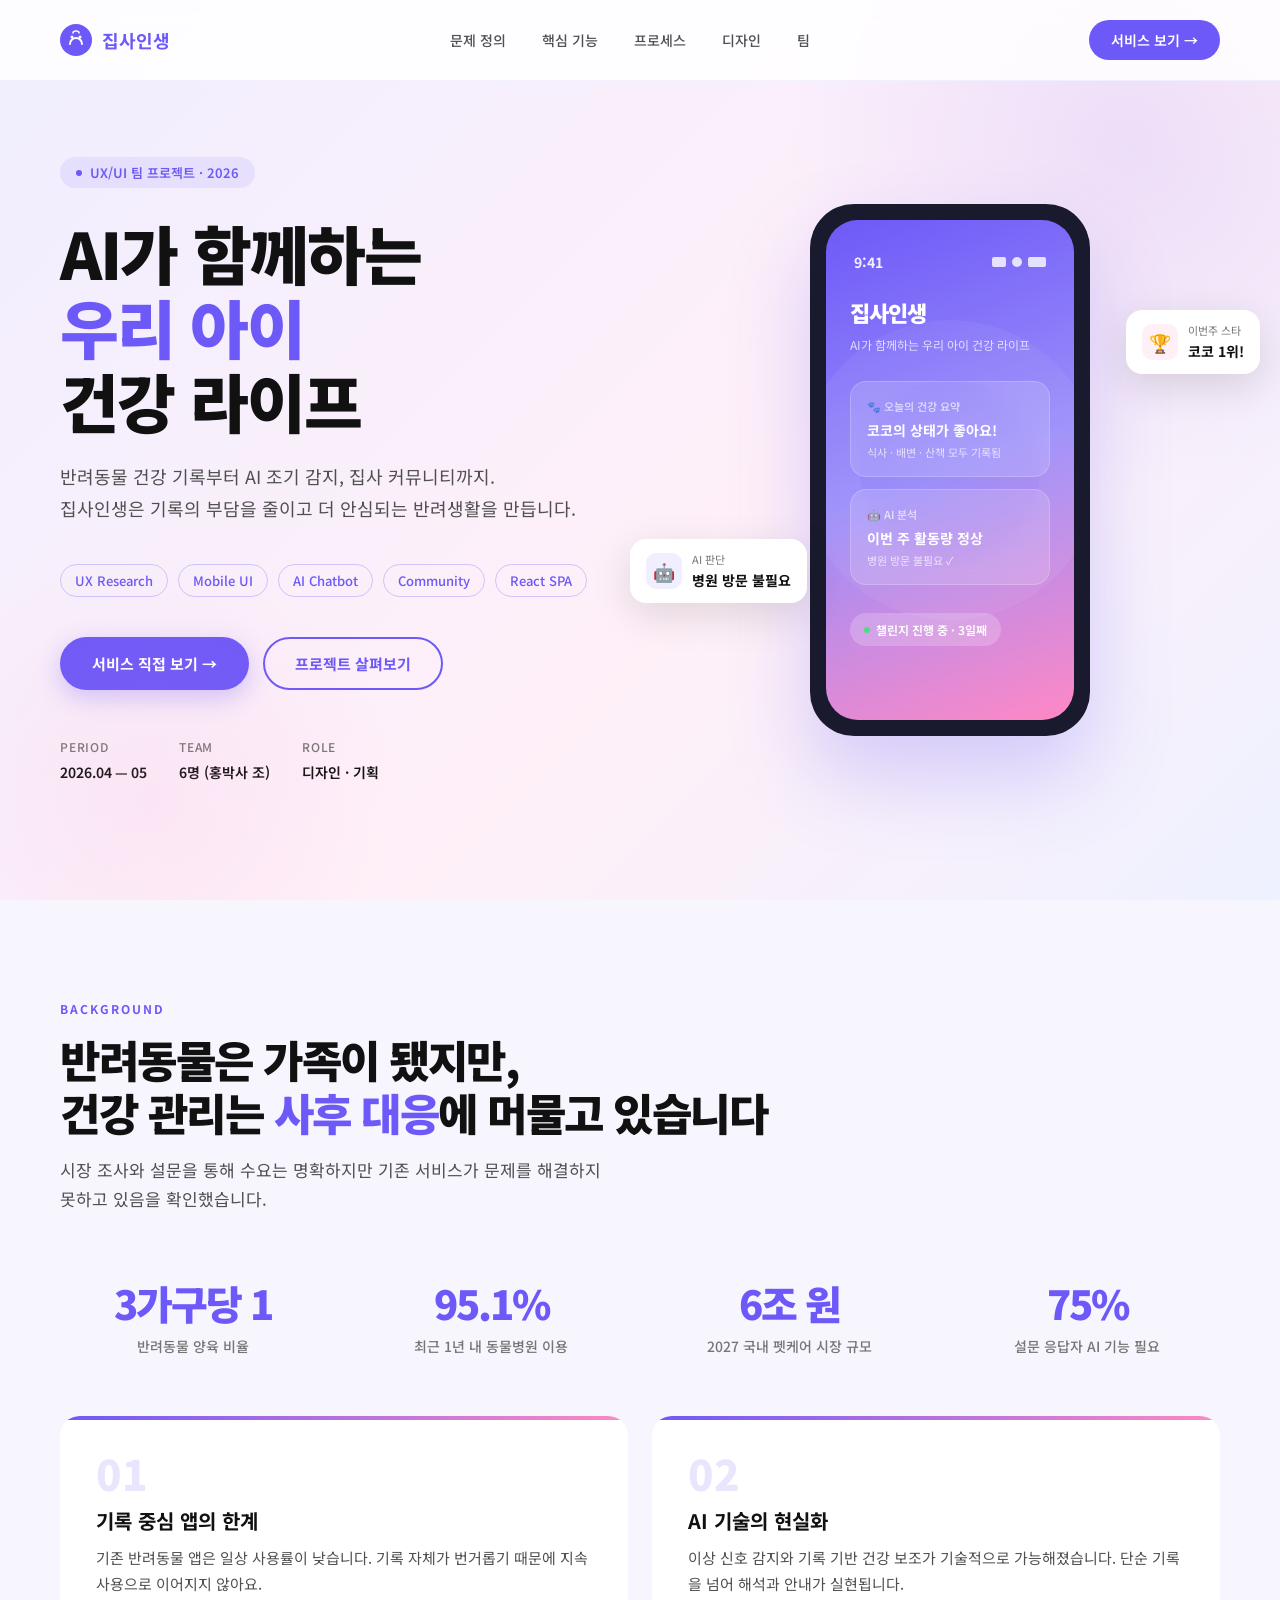
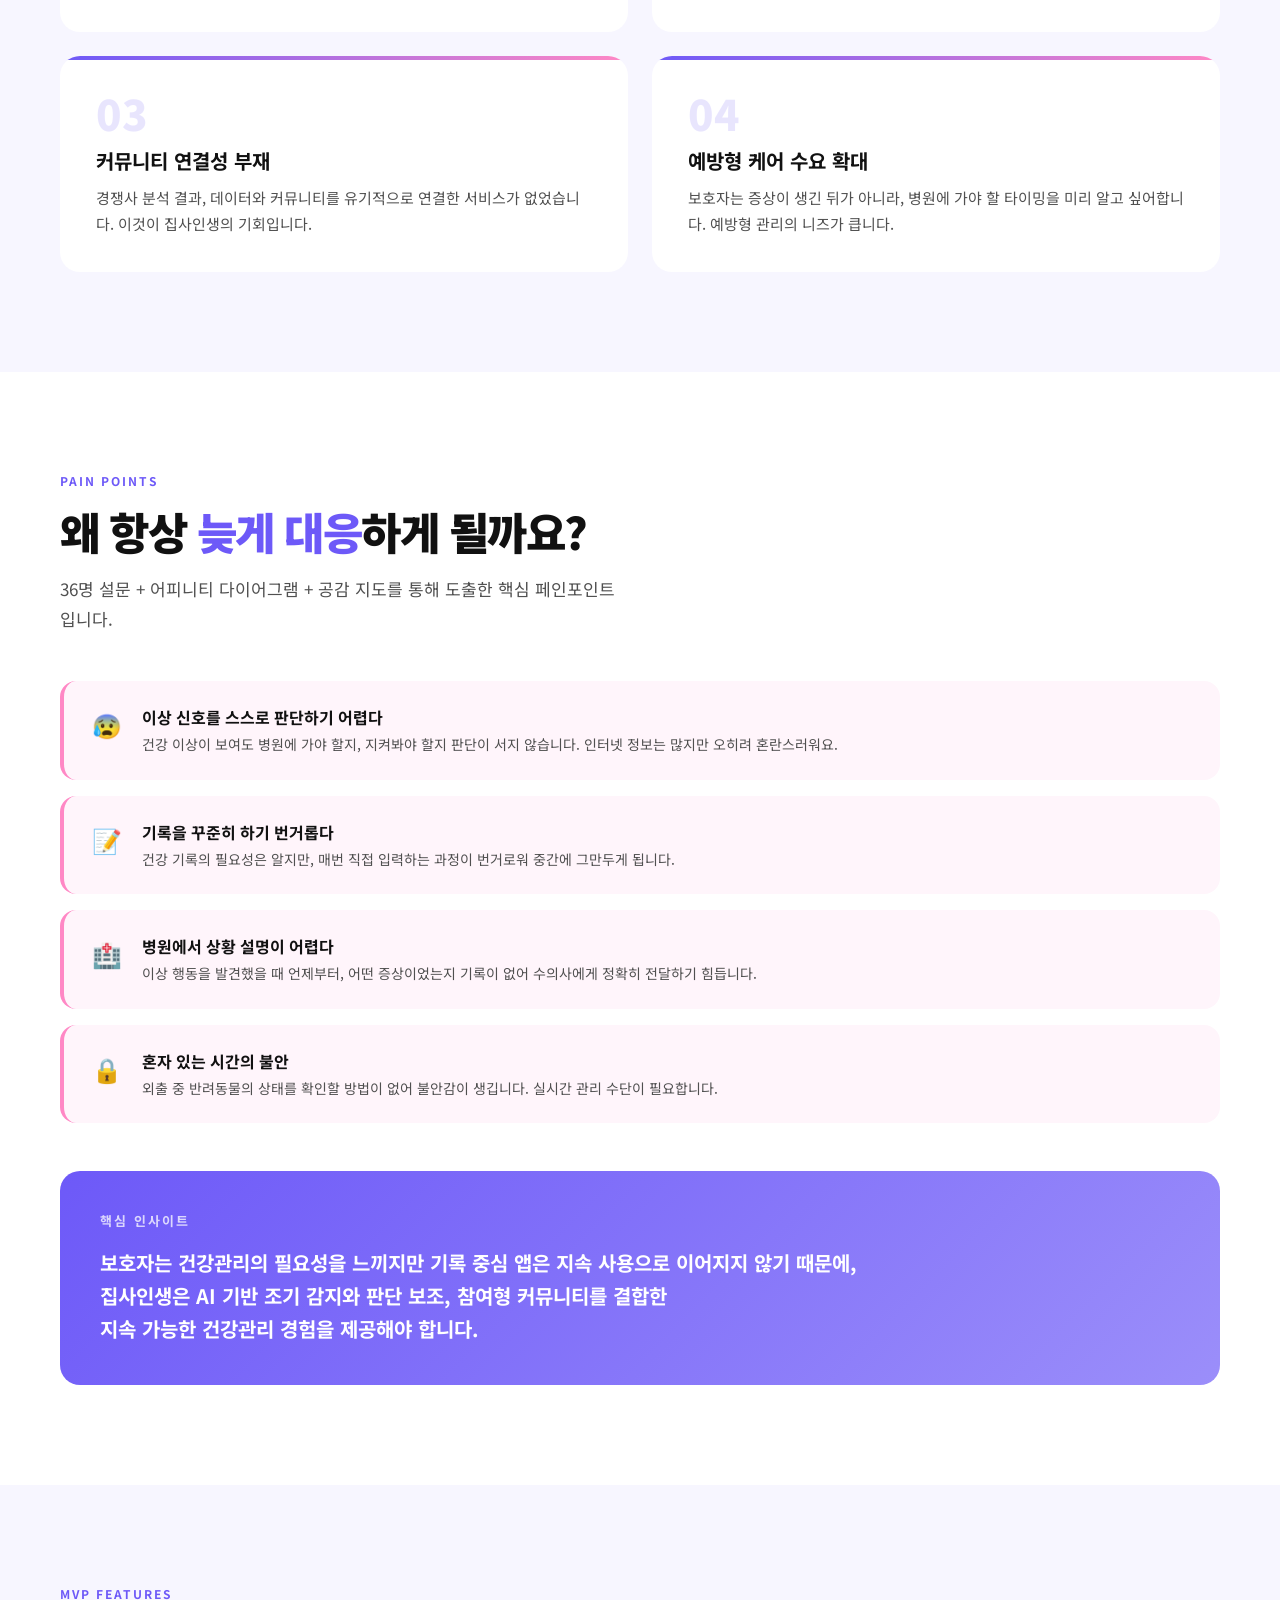
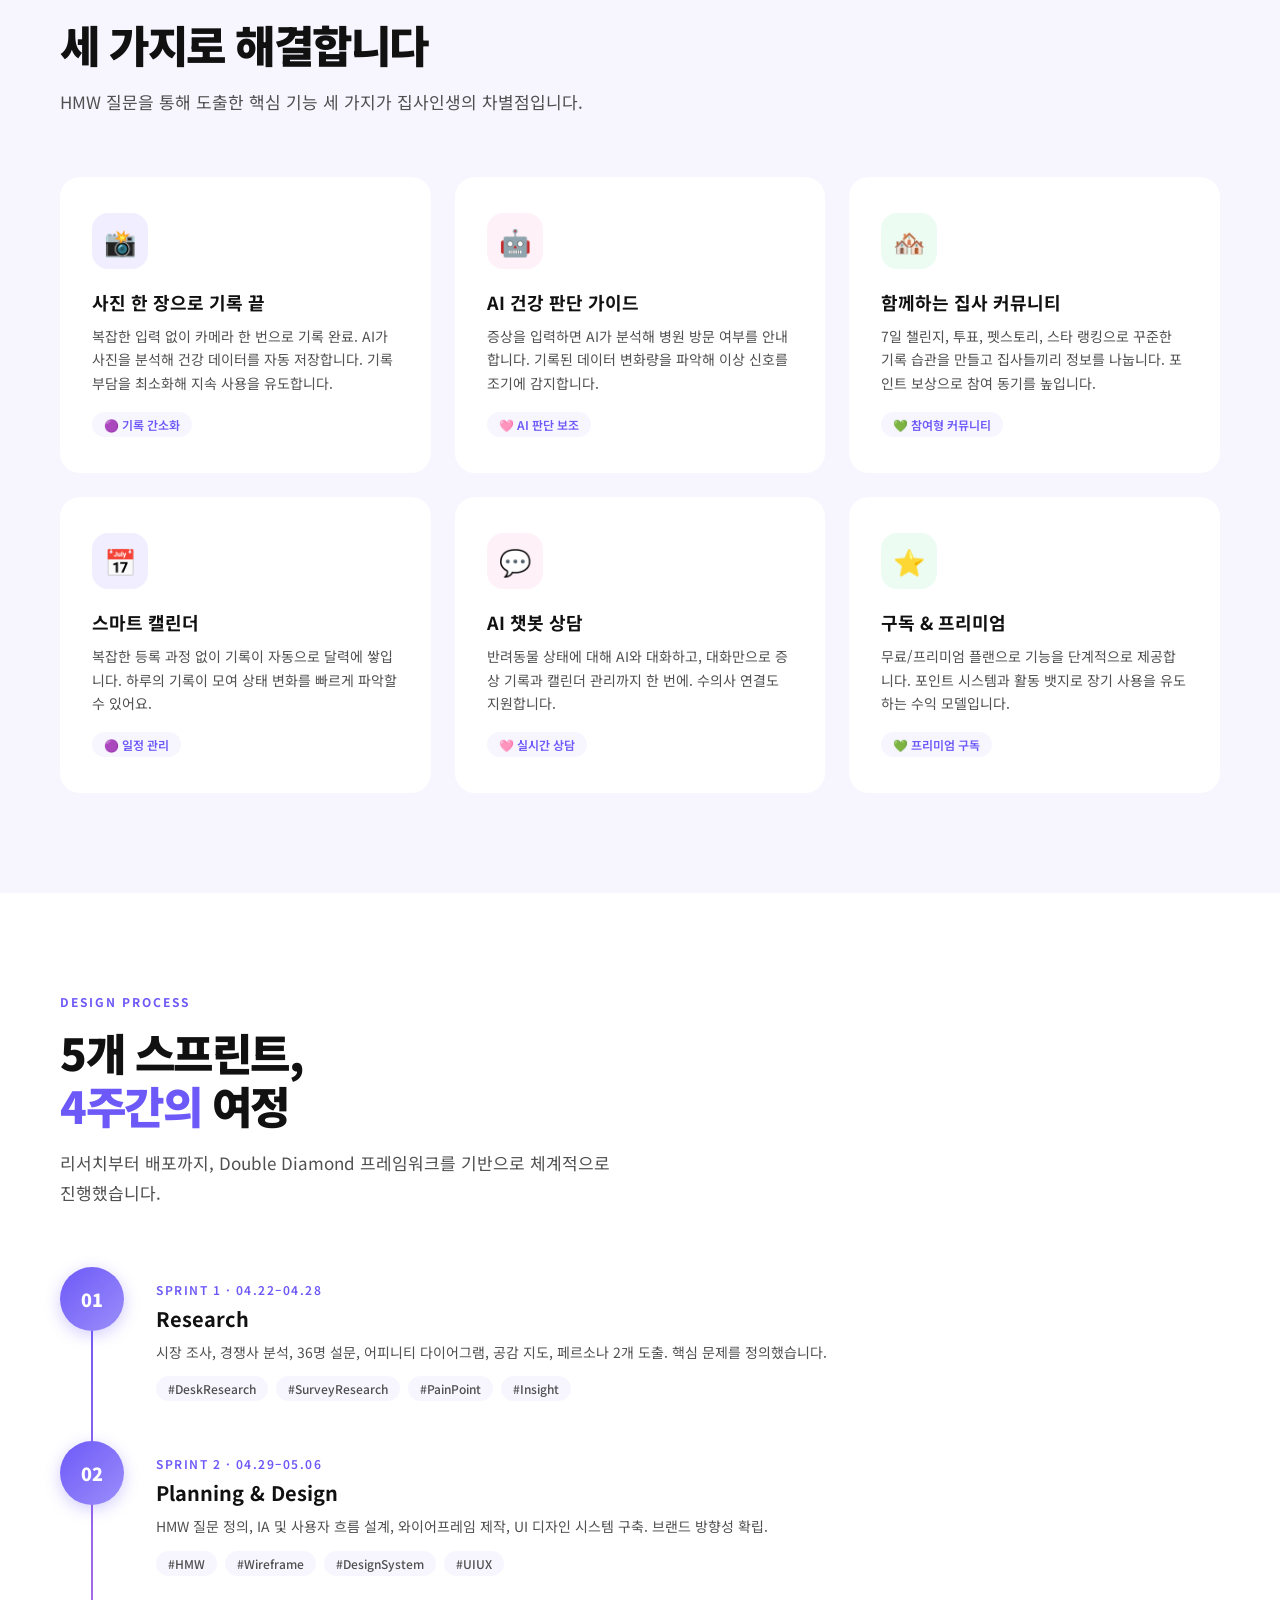
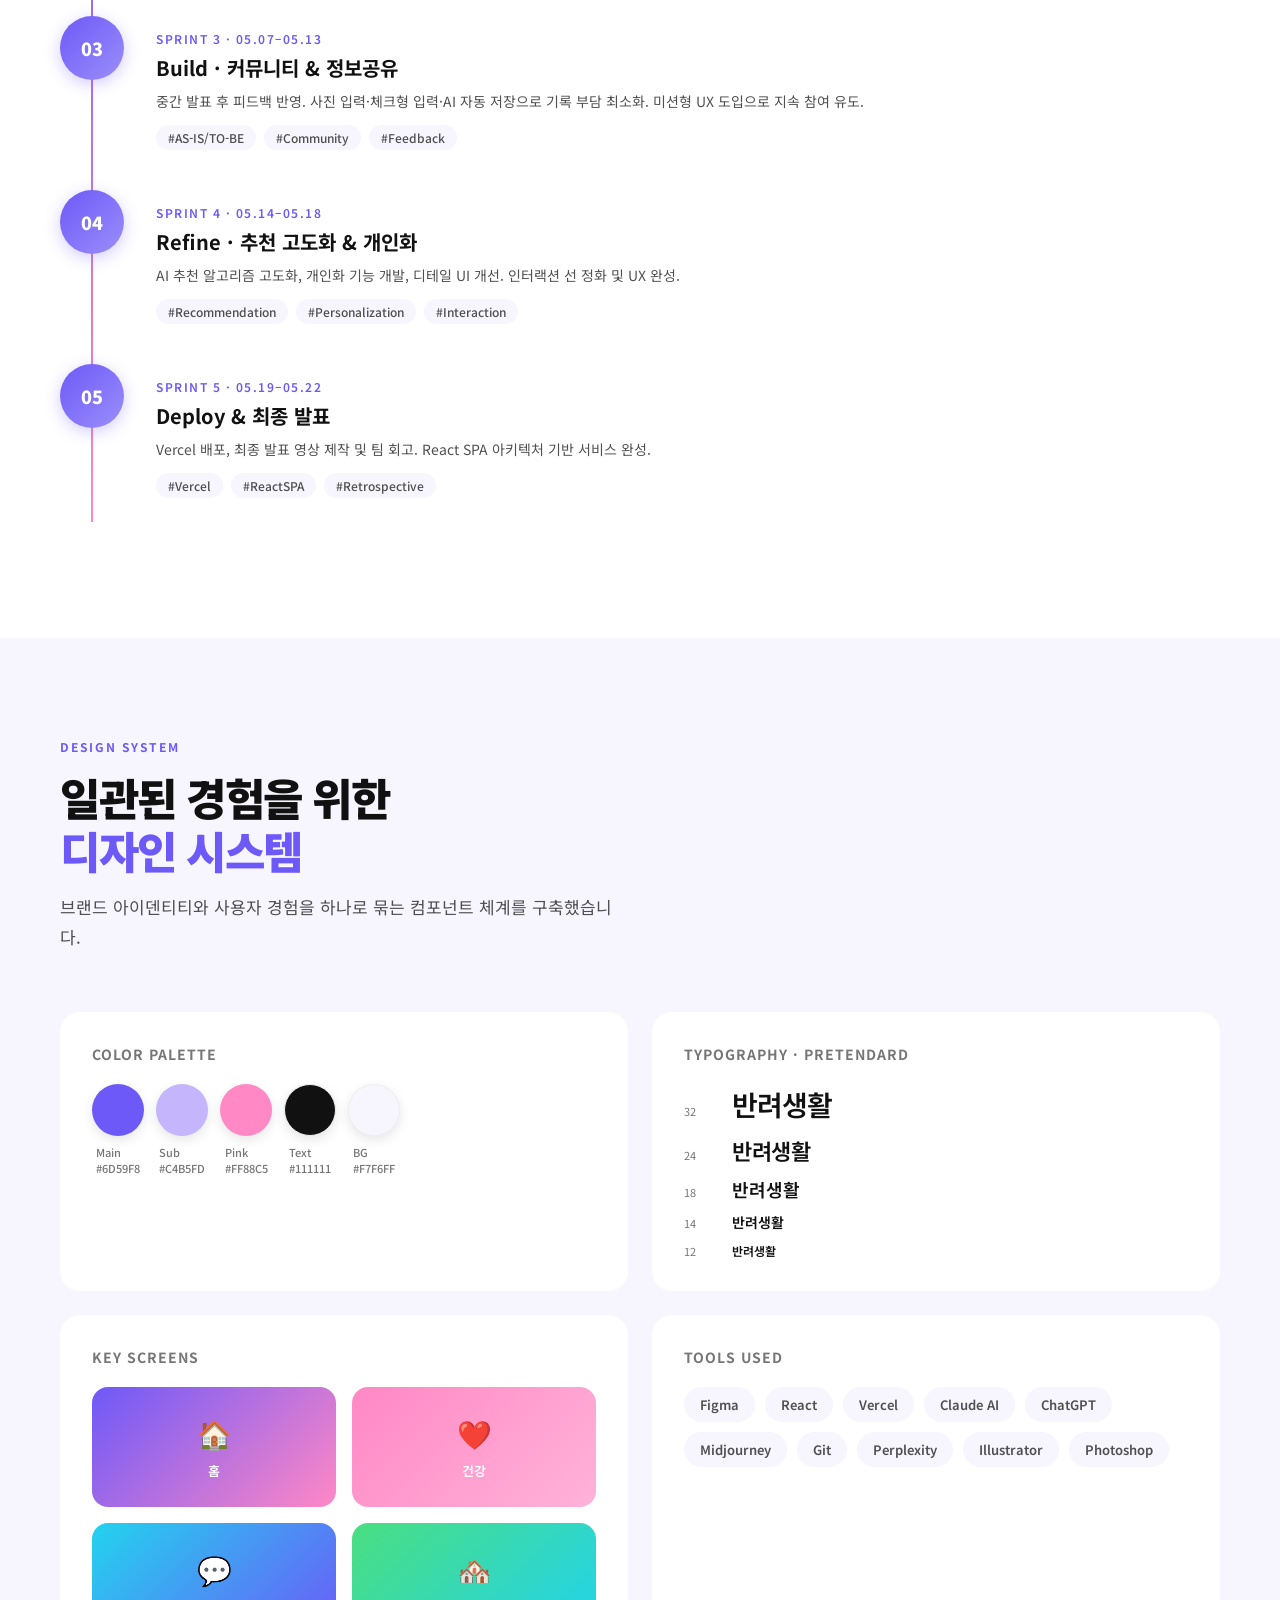
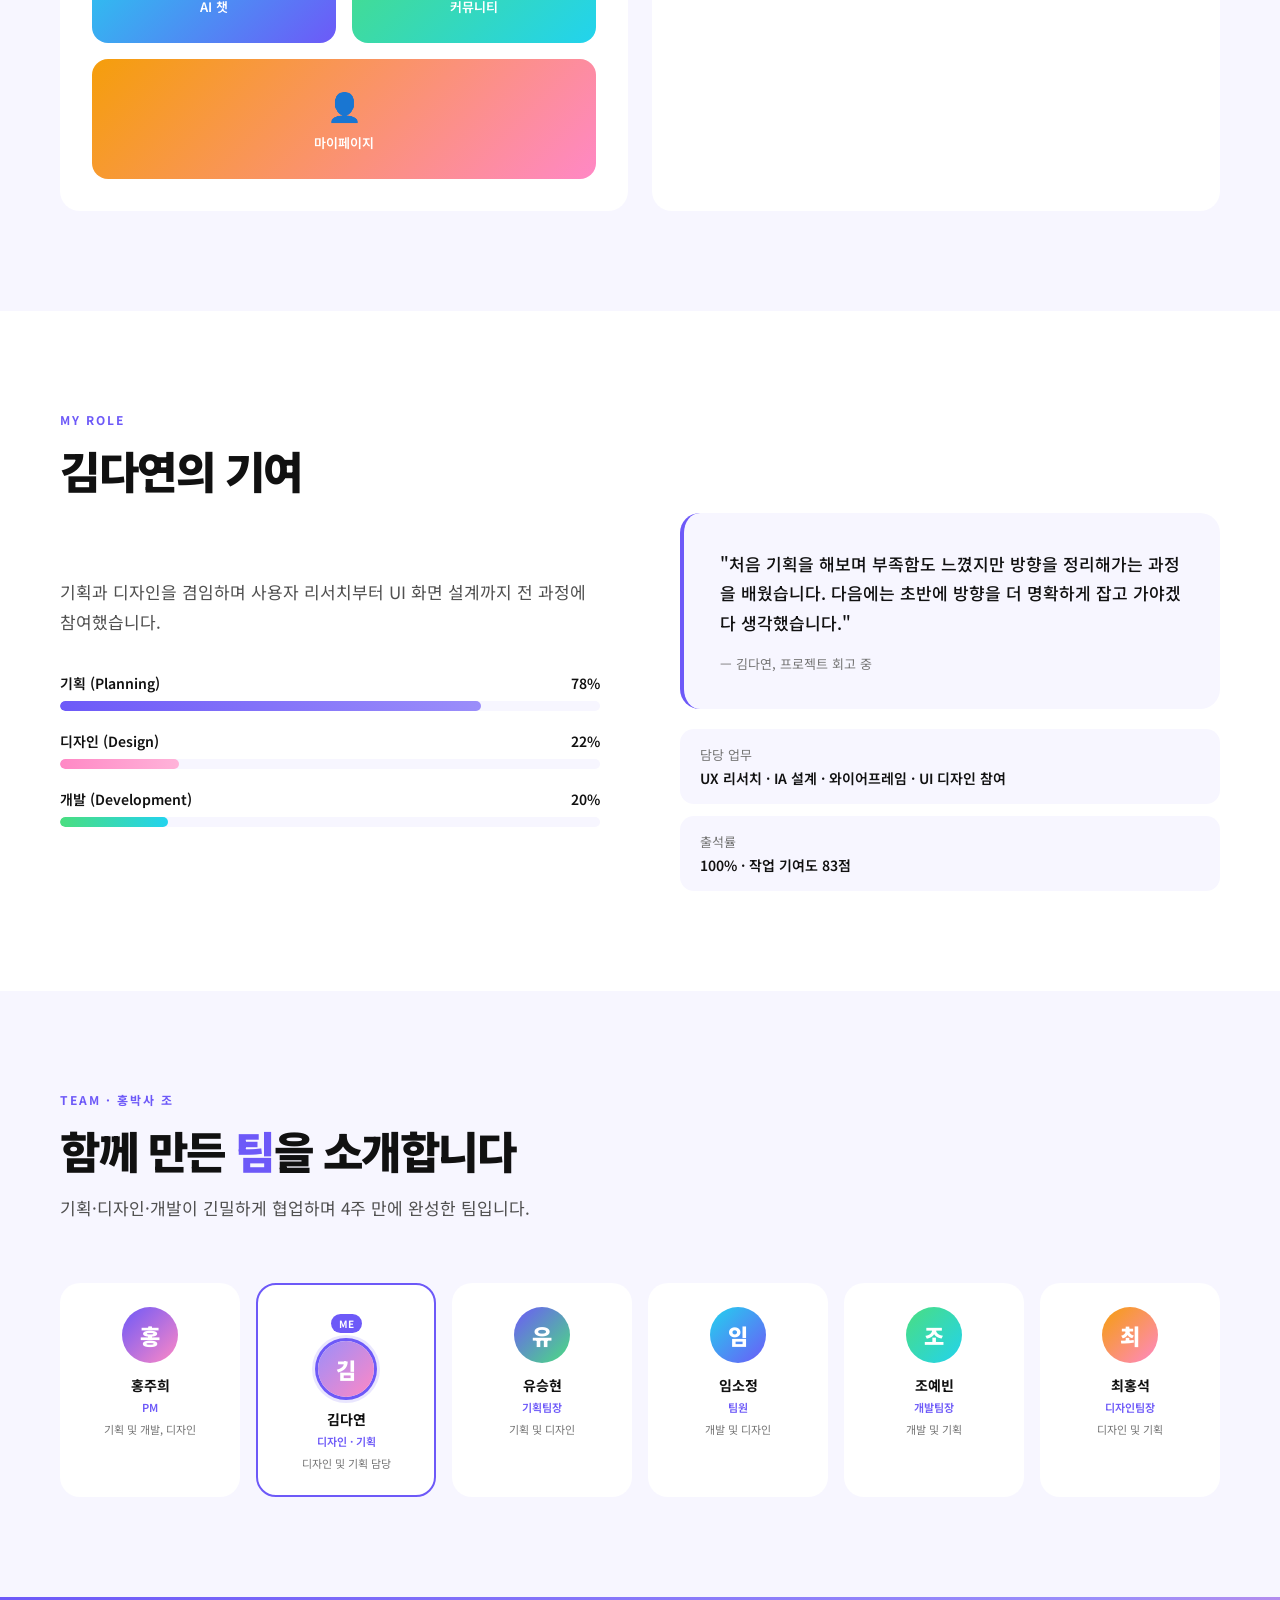
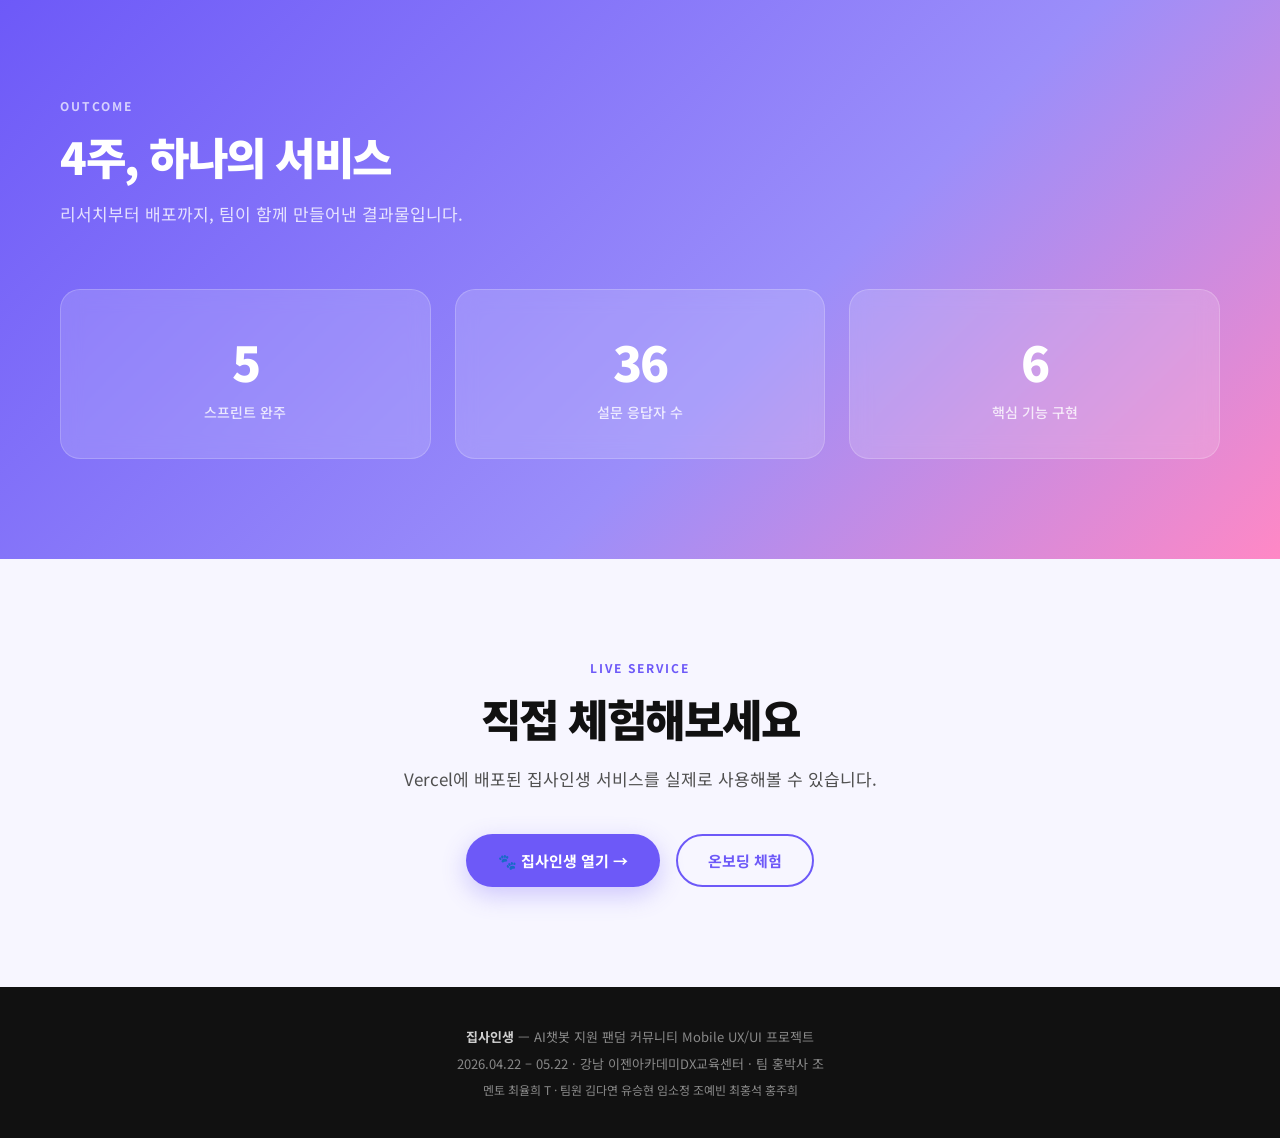
==== jibsalife.html @ 936404d9 "first commit" ====
<!DOCTYPE html>
<html lang="ko">
<head>
  <meta charset="UTF-8" />
  <meta name="viewport" content="width=device-width, initial-scale=1.0" />
  <title>집사인생 — AI가 함께하는 우리 아이 건강 라이프</title>
  <link rel="preconnect" href="https://fonts.googleapis.com" />
  <link href="https://fonts.googleapis.com/css2?family=Noto+Sans+KR:wght@300;400;500;600;700;900&display=swap" rel="stylesheet" />
  <style>
    *, *::before, *::after { box-sizing: border-box; margin: 0; padding: 0; }

    :root {
      --main: #6D59F8;
      --main-light: #C4B5FD;
      --pink: #FF88C5;
      --bg: #F7F6FF;
      --white: #ffffff;
      --text: #111111;
      --text-sub: #505050;
      --text-muted: #767676;
      --radius: 20px;
    }

    html { scroll-behavior: smooth; }

    body {
      font-family: 'Noto Sans KR', sans-serif;
      color: var(--text);
      background: var(--white);
      overflow-x: hidden;
    }

    /* ── NAV ── */
    nav {
      position: fixed; top: 0; left: 0; right: 0; z-index: 100;
      display: flex; align-items: center; justify-content: space-between;
      padding: 20px 60px;
      background: rgba(255,255,255,0.85);
      backdrop-filter: blur(12px);
      border-bottom: 1px solid rgba(109,89,248,0.08);
    }
    .nav-logo { display: flex; align-items: center; gap: 10px; font-weight: 700; font-size: 18px; color: var(--main); text-decoration: none; }
    .nav-logo svg { width: 32px; height: 32px; }
    .nav-links { display: flex; gap: 36px; }
    .nav-links a { text-decoration: none; color: var(--text-sub); font-size: 14px; font-weight: 500; transition: color 0.2s; }
    .nav-links a:hover { color: var(--main); }
    .nav-cta { background: var(--main); color: #fff; border: none; padding: 10px 22px; border-radius: 50px; font-size: 14px; font-weight: 600; cursor: pointer; text-decoration: none; transition: opacity 0.2s; }
    .nav-cta:hover { opacity: 0.85; }

    /* ── HERO ── */
    .hero {
      min-height: 100vh;
      background: linear-gradient(135deg, #F0EEFF 0%, #FFF0F8 60%, #EEF1FF 100%);
      display: flex; align-items: center;
      padding: 120px 60px 80px;
      position: relative; overflow: hidden;
    }
    .hero::before {
      content: '';
      position: absolute; top: -200px; right: -200px;
      width: 700px; height: 700px;
      background: radial-gradient(circle, rgba(109,89,248,0.12) 0%, transparent 70%);
      pointer-events: none;
    }
    .hero::after {
      content: '';
      position: absolute; bottom: -150px; left: -100px;
      width: 500px; height: 500px;
      background: radial-gradient(circle, rgba(255,136,197,0.1) 0%, transparent 70%);
      pointer-events: none;
    }
    .hero-inner { max-width: 1200px; margin: 0 auto; width: 100%; display: flex; align-items: center; gap: 80px; }
    .hero-text { flex: 1; }
    .hero-badge {
      display: inline-flex; align-items: center; gap: 8px;
      background: rgba(109,89,248,0.1); color: var(--main);
      padding: 6px 16px; border-radius: 50px; font-size: 13px; font-weight: 600;
      margin-bottom: 28px;
    }
    .hero-badge span { width: 6px; height: 6px; background: var(--main); border-radius: 50%; display: inline-block; }
    .hero-title { font-size: clamp(38px, 5vw, 64px); font-weight: 900; line-height: 1.15; letter-spacing: -2px; margin-bottom: 24px; }
    .hero-title em { font-style: normal; color: var(--main); }
    .hero-desc { font-size: 18px; color: var(--text-sub); line-height: 1.75; margin-bottom: 40px; font-weight: 400; }
    .hero-tags { display: flex; flex-wrap: wrap; gap: 10px; margin-bottom: 40px; }
    .hero-tag { padding: 6px 14px; border: 1.5px solid rgba(109,89,248,0.3); border-radius: 50px; font-size: 13px; color: var(--main); font-weight: 500; }
    .hero-btns { display: flex; gap: 14px; flex-wrap: wrap; }
    .btn-primary { background: var(--main); color: #fff; padding: 16px 32px; border-radius: 50px; font-size: 15px; font-weight: 700; text-decoration: none; transition: transform 0.2s, box-shadow 0.2s; box-shadow: 0 8px 24px rgba(109,89,248,0.3); }
    .btn-primary:hover { transform: translateY(-2px); box-shadow: 0 12px 32px rgba(109,89,248,0.4); }
    .btn-outline { border: 2px solid var(--main); color: var(--main); padding: 14px 30px; border-radius: 50px; font-size: 15px; font-weight: 700; text-decoration: none; transition: background 0.2s; }
    .btn-outline:hover { background: rgba(109,89,248,0.06); }
    .hero-meta { margin-top: 48px; display: flex; gap: 32px; }
    .hero-meta-item label { font-size: 12px; color: var(--text-muted); font-weight: 500; display: block; margin-bottom: 4px; text-transform: uppercase; letter-spacing: 0.8px; }
    .hero-meta-item span { font-size: 14px; font-weight: 600; color: var(--text); }
    .hero-visual { flex: 1; display: flex; justify-content: center; position: relative; }
    .phone-mockup {
      width: 280px;
      background: #1a1a2e;
      border-radius: 44px;
      padding: 16px;
      box-shadow: 0 40px 80px rgba(109,89,248,0.25), 0 0 0 1px rgba(255,255,255,0.1);
      position: relative;
    }
    .phone-screen {
      background: linear-gradient(160deg, #6D59F8 0%, #9B8EFA 50%, #FF88C5 100%);
      border-radius: 32px;
      padding: 32px 24px;
      min-height: 500px;
      display: flex; flex-direction: column;
      position: relative; overflow: hidden;
    }
    .phone-screen::before {
      content: '';
      position: absolute; top: 0; left: 0; right: 0; bottom: 0;
      background: url("data:image/svg+xml,%3Csvg width='200' height='200' viewBox='0 0 200 200' xmlns='http://www.w3.org/2000/svg'%3E%3Ccircle cx='100' cy='100' r='80' fill='none' stroke='rgba(255,255,255,0.05)' stroke-width='40'/%3E%3C/svg%3E") no-repeat center;
      background-size: 300px;
    }
    .phone-status { display: flex; justify-content: space-between; align-items: center; margin-bottom: 24px; padding: 0 4px; }
    .phone-time { color: rgba(255,255,255,0.9); font-size: 14px; font-weight: 700; }
    .phone-icons { display: flex; gap: 6px; }
    .phone-icon { width: 16px; height: 10px; background: rgba(255,255,255,0.8); border-radius: 2px; }
    .phone-logo { color: #fff; font-size: 22px; font-weight: 900; letter-spacing: -1px; margin-bottom: 8px; }
    .phone-sub { color: rgba(255,255,255,0.75); font-size: 12px; font-weight: 400; margin-bottom: 28px; }
    .phone-card {
      background: rgba(255,255,255,0.15);
      backdrop-filter: blur(10px);
      border-radius: 16px;
      padding: 16px;
      margin-bottom: 12px;
      border: 1px solid rgba(255,255,255,0.2);
    }
    .phone-card-label { color: rgba(255,255,255,0.7); font-size: 11px; font-weight: 500; margin-bottom: 6px; }
    .phone-card-title { color: #fff; font-size: 14px; font-weight: 700; margin-bottom: 4px; }
    .phone-card-sub { color: rgba(255,255,255,0.7); font-size: 11px; }
    .phone-pill {
      display: inline-flex; align-items: center; gap: 6px;
      background: rgba(255,255,255,0.2); border-radius: 50px;
      padding: 8px 14px; color: #fff; font-size: 12px; font-weight: 600;
    }
    .phone-pill-dot { width: 6px; height: 6px; background: #4ADE80; border-radius: 50%; }
    .float-badge {
      position: absolute;
      background: #fff;
      border-radius: 16px;
      padding: 12px 16px;
      box-shadow: 0 12px 40px rgba(0,0,0,0.12);
      display: flex; align-items: center; gap: 10px;
      white-space: nowrap;
    }
    .float-badge-1 { top: 20%; right: -40px; }
    .float-badge-2 { bottom: 25%; left: -50px; }
    .float-badge-icon { width: 36px; height: 36px; border-radius: 10px; display: flex; align-items: center; justify-content: center; font-size: 18px; }
    .float-badge-text label { font-size: 11px; color: var(--text-muted); display: block; }
    .float-badge-text strong { font-size: 14px; font-weight: 700; color: var(--text); }

    /* ── SECTION BASE ── */
    section { padding: 100px 60px; }
    .section-inner { max-width: 1200px; margin: 0 auto; }
    .section-label { font-size: 12px; font-weight: 700; text-transform: uppercase; letter-spacing: 2px; color: var(--main); margin-bottom: 16px; }
    .section-title { font-size: clamp(28px, 3.5vw, 44px); font-weight: 900; line-height: 1.2; letter-spacing: -1.5px; margin-bottom: 16px; }
    .section-title em { font-style: normal; color: var(--main); }
    .section-desc { font-size: 17px; color: var(--text-sub); line-height: 1.75; max-width: 560px; }

    /* ── CONTEXT ── */
    .context { background: var(--bg); }
    .context-grid { display: grid; grid-template-columns: 1fr 1fr; gap: 24px; margin-top: 60px; }
    .context-card {
      background: var(--white);
      border-radius: var(--radius);
      padding: 36px;
      position: relative; overflow: hidden;
    }
    .context-card::after {
      content: '';
      position: absolute; top: 0; left: 0; right: 0; height: 4px;
      background: linear-gradient(90deg, var(--main), var(--pink));
    }
    .context-card-num { font-size: 42px; font-weight: 900; color: var(--main); opacity: 0.15; line-height: 1; margin-bottom: 12px; }
    .context-card h3 { font-size: 20px; font-weight: 700; margin-bottom: 10px; }
    .context-card p { font-size: 15px; color: var(--text-sub); line-height: 1.7; }
    .context-stat { display: flex; gap: 32px; margin-top: 60px; }
    .stat-item { text-align: center; flex: 1; }
    .stat-num { font-size: 40px; font-weight: 900; color: var(--main); letter-spacing: -2px; }
    .stat-label { font-size: 14px; color: var(--text-muted); margin-top: 4px; font-weight: 500; }

    /* ── PROBLEM ── */
    .problem { background: var(--white); }
    .pain-list { display: flex; flex-direction: column; gap: 16px; margin-top: 48px; }
    .pain-item {
      display: flex; align-items: flex-start; gap: 20px;
      padding: 24px 28px;
      background: #FFF5FB;
      border-radius: 16px;
      border-left: 4px solid var(--pink);
    }
    .pain-icon { font-size: 24px; flex-shrink: 0; margin-top: 2px; }
    .pain-text h4 { font-size: 16px; font-weight: 700; margin-bottom: 4px; }
    .pain-text p { font-size: 14px; color: var(--text-sub); line-height: 1.6; }
    .insight-box {
      margin-top: 48px;
      background: linear-gradient(135deg, var(--main), #9B8EFA);
      border-radius: var(--radius);
      padding: 40px;
      color: white;
    }
    .insight-box h3 { font-size: 13px; font-weight: 700; text-transform: uppercase; letter-spacing: 2px; opacity: 0.75; margin-bottom: 16px; }
    .insight-box p { font-size: 20px; font-weight: 700; line-height: 1.65; }

    /* ── SOLUTION (FEATURES) ── */
    .solution { background: var(--bg); }
    .features-grid { display: grid; grid-template-columns: repeat(3, 1fr); gap: 24px; margin-top: 60px; }
    .feature-card {
      background: var(--white);
      border-radius: var(--radius);
      padding: 36px 32px;
      transition: transform 0.25s, box-shadow 0.25s;
      cursor: default;
    }
    .feature-card:hover { transform: translateY(-6px); box-shadow: 0 20px 60px rgba(109,89,248,0.12); }
    .feature-icon {
      width: 56px; height: 56px; border-radius: 16px;
      display: flex; align-items: center; justify-content: center;
      font-size: 26px; margin-bottom: 20px;
    }
    .feature-icon.purple { background: rgba(109,89,248,0.1); }
    .feature-icon.pink { background: rgba(255,136,197,0.12); }
    .feature-icon.green { background: rgba(74,222,128,0.1); }
    .feature-card h3 { font-size: 18px; font-weight: 700; margin-bottom: 10px; }
    .feature-card p { font-size: 14px; color: var(--text-sub); line-height: 1.7; }
    .feature-tag { display: inline-block; margin-top: 16px; padding: 4px 12px; background: var(--bg); border-radius: 50px; font-size: 12px; font-weight: 600; color: var(--main); }

    /* ── PROCESS ── */
    .process { background: var(--white); }
    .timeline { margin-top: 60px; display: flex; flex-direction: column; gap: 0; position: relative; }
    .timeline::before {
      content: '';
      position: absolute; left: 31px; top: 16px; bottom: 16px;
      width: 2px; background: linear-gradient(to bottom, var(--main), var(--pink));
    }
    .timeline-item { display: flex; gap: 32px; padding-bottom: 40px; position: relative; }
    .timeline-dot {
      width: 64px; height: 64px; border-radius: 50%;
      background: linear-gradient(135deg, var(--main), #9B8EFA);
      display: flex; align-items: center; justify-content: center;
      color: white; font-weight: 900; font-size: 18px;
      flex-shrink: 0; position: relative; z-index: 1;
      box-shadow: 0 4px 16px rgba(109,89,248,0.3);
    }
    .timeline-content { flex: 1; padding-top: 14px; }
    .timeline-label { font-size: 12px; font-weight: 600; text-transform: uppercase; letter-spacing: 1.5px; color: var(--main); margin-bottom: 6px; }
    .timeline-content h3 { font-size: 20px; font-weight: 700; margin-bottom: 8px; }
    .timeline-content p { font-size: 14px; color: var(--text-sub); line-height: 1.65; }
    .timeline-tags { display: flex; gap: 8px; flex-wrap: wrap; margin-top: 12px; }
    .t-tag { padding: 4px 12px; background: var(--bg); border-radius: 50px; font-size: 12px; color: var(--text-sub); font-weight: 500; }

    /* ── DESIGN SYSTEM ── */
    .design-sys { background: var(--bg); }
    .ds-grid { display: grid; grid-template-columns: 1fr 1fr; gap: 24px; margin-top: 60px; }
    .ds-card { background: var(--white); border-radius: var(--radius); padding: 32px; }
    .ds-card h4 { font-size: 14px; font-weight: 700; text-transform: uppercase; letter-spacing: 1px; color: var(--text-muted); margin-bottom: 20px; }
    .color-row { display: flex; gap: 12px; flex-wrap: wrap; }
    .color-swatch { display: flex; flex-direction: column; align-items: center; gap: 8px; }
    .swatch-circle { width: 52px; height: 52px; border-radius: 50%; box-shadow: 0 4px 12px rgba(0,0,0,0.1); }
    .swatch-label { font-size: 11px; color: var(--text-muted); font-weight: 500; }
    .typo-row { display: flex; flex-direction: column; gap: 10px; }
    .typo-item { display: flex; align-items: baseline; gap: 16px; }
    .typo-size { font-size: 11px; color: var(--text-muted); width: 32px; flex-shrink: 0; }
    .typo-sample { font-weight: 600; color: var(--text); }
    .tools-row { display: flex; flex-wrap: wrap; gap: 10px; }
    .tool-chip { padding: 8px 16px; background: var(--bg); border-radius: 50px; font-size: 13px; font-weight: 600; color: var(--text-sub); }
    .ds-card.full { grid-column: 1 / -1; }
    .key-screens { display: flex; gap: 16px; flex-wrap: wrap; }
    .screen-item {
      flex: 1; min-width: 160px;
      background: linear-gradient(135deg, var(--main) 0%, var(--pink) 100%);
      border-radius: 16px; padding: 20px 16px;
      display: flex; flex-direction: column; align-items: center; justify-content: center;
      min-height: 120px; text-align: center;
    }
    .screen-item span { font-size: 28px; margin-bottom: 8px; }
    .screen-item p { color: #fff; font-size: 13px; font-weight: 600; }

    /* ── ROLE ── */
    .role-section { background: var(--white); }
    .role-inner { display: grid; grid-template-columns: 1fr 1fr; gap: 80px; align-items: center; }
    .role-bars { display: flex; flex-direction: column; gap: 20px; }
    .role-bar-item { }
    .role-bar-label { display: flex; justify-content: space-between; font-size: 14px; font-weight: 600; margin-bottom: 8px; }
    .role-bar-track { height: 10px; background: var(--bg); border-radius: 50px; overflow: hidden; }
    .role-bar-fill { height: 100%; border-radius: 50px; }
    .role-bar-fill.planning { background: linear-gradient(90deg, var(--main), #9B8EFA); width: 78%; }
    .role-bar-fill.design { background: linear-gradient(90deg, var(--pink), #FFB3D9); width: 22%; }
    .role-bar-fill.dev { background: linear-gradient(90deg, #4ADE80, #22D3EE); width: 20%; }
    .role-quote {
      background: var(--bg);
      border-radius: var(--radius);
      padding: 36px;
      border-left: 4px solid var(--main);
    }
    .role-quote p { font-size: 17px; color: var(--text); line-height: 1.75; font-weight: 500; }
    .role-quote cite { display: block; margin-top: 16px; font-size: 13px; color: var(--text-muted); font-style: normal; }

    /* ── TEAM ── */
    .team-section { background: var(--bg); }
    .team-grid { display: grid; grid-template-columns: repeat(6, 1fr); gap: 16px; margin-top: 60px; }
    .team-card {
      background: var(--white);
      border-radius: 20px;
      padding: 24px 16px;
      text-align: center;
      transition: transform 0.2s;
    }
    .team-card:hover { transform: translateY(-4px); }
    .team-avatar {
      width: 56px; height: 56px; border-radius: 50%;
      background: linear-gradient(135deg, var(--main), var(--pink));
      margin: 0 auto 12px;
      display: flex; align-items: center; justify-content: center;
      color: white; font-size: 22px; font-weight: 900;
    }
    .team-avatar.highlight { box-shadow: 0 0 0 3px var(--main), 0 0 0 6px rgba(109,89,248,0.15); }
    .team-card h4 { font-size: 14px; font-weight: 700; margin-bottom: 4px; }
    .team-card .team-role { font-size: 11px; color: var(--main); font-weight: 600; margin-bottom: 6px; }
    .team-card .team-desc { font-size: 11px; color: var(--text-muted); line-height: 1.5; }
    .me-badge { display: inline-block; background: var(--main); color: white; font-size: 10px; font-weight: 700; padding: 2px 8px; border-radius: 50px; margin-bottom: 8px; }

    /* ── OUTCOME ── */
    .outcome { background: linear-gradient(135deg, var(--main) 0%, #9B8EFA 60%, var(--pink) 100%); }
    .outcome .section-label { color: rgba(255,255,255,0.7); }
    .outcome .section-title { color: white; }
    .outcome .section-desc { color: rgba(255,255,255,0.8); }
    .outcome-grid { display: grid; grid-template-columns: repeat(3, 1fr); gap: 24px; margin-top: 60px; }
    .outcome-card {
      background: rgba(255,255,255,0.15);
      backdrop-filter: blur(10px);
      border-radius: var(--radius);
      padding: 36px 28px;
      border: 1px solid rgba(255,255,255,0.2);
      text-align: center;
    }
    .outcome-card .o-num { font-size: 48px; font-weight: 900; color: white; letter-spacing: -2px; }
    .outcome-card .o-label { font-size: 14px; color: rgba(255,255,255,0.8); margin-top: 6px; font-weight: 500; }

    /* ── CTA ── */
    .cta-section { background: var(--bg); text-align: center; padding: 100px 60px; }
    .cta-section .section-title { margin: 0 auto 20px; }
    .cta-section .section-desc { margin: 0 auto 40px; }
    .cta-btns { display: flex; gap: 16px; justify-content: center; flex-wrap: wrap; }

    /* ── FOOTER ── */
    footer {
      background: #111;
      color: rgba(255,255,255,0.5);
      text-align: center;
      padding: 40px 60px;
      font-size: 13px;
    }
    footer strong { color: rgba(255,255,255,0.8); }

    /* ── RESPONSIVE ── */
    @media (max-width: 960px) {
      nav { padding: 16px 24px; }
      .nav-links { display: none; }
      section { padding: 72px 24px; }
      .hero { padding: 100px 24px 72px; }
      .hero-inner { flex-direction: column; gap: 48px; }
      .hero-visual { display: none; }
      .context-grid { grid-template-columns: 1fr; }
      .context-stat { gap: 16px; }
      .features-grid { grid-template-columns: 1fr; }
      .ds-grid { grid-template-columns: 1fr; }
      .ds-card.full { grid-column: 1; }
      .role-inner { grid-template-columns: 1fr; gap: 40px; }
      .team-grid { grid-template-columns: repeat(3, 1fr); }
      .outcome-grid { grid-template-columns: 1fr; }
    }
  </style>
</head>
<body>

<!-- NAV -->
<nav>
  <a href="#" class="nav-logo">
    <svg viewBox="0 0 32 32" fill="none" xmlns="http://www.w3.org/2000/svg">
      <circle cx="16" cy="16" r="16" fill="#6D59F8"/>
      <path d="M10 20c0-3.3 2.7-6 6-6s6 2.7 6 6" stroke="white" stroke-width="2" stroke-linecap="round"/>
      <circle cx="12" cy="13" r="1.5" fill="white"/>
      <circle cx="20" cy="13" r="1.5" fill="white"/>
      <path d="M13 9c0-1 1-2 3-2s3 1 3 2" stroke="white" stroke-width="1.5" stroke-linecap="round"/>
    </svg>
    집사인생
  </a>
  <div class="nav-links">
    <a href="#problem">문제 정의</a>
    <a href="#solution">핵심 기능</a>
    <a href="#process">프로세스</a>
    <a href="#design">디자인</a>
    <a href="#team">팀</a>
  </div>
  <a href="https://new-jibsalife.vercel.app" target="_blank" class="nav-cta">서비스 보기 →</a>
</nav>

<!-- HERO -->
<section class="hero">
  <div class="hero-inner">
    <div class="hero-text">
      <div class="hero-badge"><span></span> UX/UI 팀 프로젝트 · 2026</div>
      <h1 class="hero-title">AI가 함께하는<br /><em>우리 아이</em><br />건강 라이프</h1>
      <p class="hero-desc">반려동물 건강 기록부터 AI 조기 감지, 집사 커뮤니티까지.<br />집사인생은 기록의 부담을 줄이고 더 안심되는 반려생활을 만듭니다.</p>
      <div class="hero-tags">
        <span class="hero-tag">UX Research</span>
        <span class="hero-tag">Mobile UI</span>
        <span class="hero-tag">AI Chatbot</span>
        <span class="hero-tag">Community</span>
        <span class="hero-tag">React SPA</span>
      </div>
      <div class="hero-btns">
        <a href="https://new-jibsalife.vercel.app" target="_blank" class="btn-primary">서비스 직접 보기 →</a>
        <a href="#problem" class="btn-outline">프로젝트 살펴보기</a>
      </div>
      <div class="hero-meta">
        <div class="hero-meta-item">
          <label>Period</label>
          <span>2026.04 — 05</span>
        </div>
        <div class="hero-meta-item">
          <label>Team</label>
          <span>6명 (홍박사 조)</span>
        </div>
        <div class="hero-meta-item">
          <label>Role</label>
          <span>디자인 · 기획</span>
        </div>
      </div>
    </div>
    <div class="hero-visual">
      <div class="phone-mockup">
        <div class="phone-screen">
          <div class="phone-status">
            <span class="phone-time">9:41</span>
            <div class="phone-icons">
              <div class="phone-icon" style="width:14px;height:10px;border-radius:2px;background:rgba(255,255,255,0.8);"></div>
              <div class="phone-icon" style="width:10px;height:10px;border-radius:50%;background:rgba(255,255,255,0.8);"></div>
              <div class="phone-icon" style="width:18px;height:10px;border-radius:2px;background:rgba(255,255,255,0.8);"></div>
            </div>
          </div>
          <div class="phone-logo">집사인생</div>
          <div class="phone-sub">AI가 함께하는 우리 아이 건강 라이프</div>
          <div class="phone-card">
            <div class="phone-card-label">🐾 오늘의 건강 요약</div>
            <div class="phone-card-title">코코의 상태가 좋아요!</div>
            <div class="phone-card-sub">식사 · 배변 · 산책 모두 기록됨</div>
          </div>
          <div class="phone-card">
            <div class="phone-card-label">🤖 AI 분석</div>
            <div class="phone-card-title">이번 주 활동량 정상</div>
            <div class="phone-card-sub">병원 방문 불필요 ✓</div>
          </div>
          <div style="margin-top: 16px;">
            <div class="phone-pill"><div class="phone-pill-dot"></div> 챌린지 진행 중 · 3일째</div>
          </div>
        </div>
      </div>
      <div class="float-badge float-badge-1">
        <div class="float-badge-icon" style="background:#FFF0F8;">🏆</div>
        <div class="float-badge-text">
          <label>이번주 스타</label>
          <strong>코코 1위!</strong>
        </div>
      </div>
      <div class="float-badge float-badge-2">
        <div class="float-badge-icon" style="background:#F0EEFF;">🤖</div>
        <div class="float-badge-text">
          <label>AI 판단</label>
          <strong>병원 방문 불필요</strong>
        </div>
      </div>
    </div>
  </div>
</section>

<!-- CONTEXT -->
<section class="context" id="context">
  <div class="section-inner">
    <div class="section-label">Background</div>
    <h2 class="section-title">반려동물은 가족이 됐지만,<br />건강 관리는 <em>사후 대응</em>에 머물고 있습니다</h2>
    <p class="section-desc">시장 조사와 설문을 통해 수요는 명확하지만 기존 서비스가 문제를 해결하지 못하고 있음을 확인했습니다.</p>
    <div class="context-stat">
      <div class="stat-item">
        <div class="stat-num">3가구당 1</div>
        <div class="stat-label">반려동물 양육 비율</div>
      </div>
      <div class="stat-item">
        <div class="stat-num">95.1%</div>
        <div class="stat-label">최근 1년 내 동물병원 이용</div>
      </div>
      <div class="stat-item">
        <div class="stat-num">6조 원</div>
        <div class="stat-label">2027 국내 펫케어 시장 규모</div>
      </div>
      <div class="stat-item">
        <div class="stat-num">75%</div>
        <div class="stat-label">설문 응답자 AI 기능 필요</div>
      </div>
    </div>
    <div class="context-grid">
      <div class="context-card">
        <div class="context-card-num">01</div>
        <h3>기록 중심 앱의 한계</h3>
        <p>기존 반려동물 앱은 일상 사용률이 낮습니다. 기록 자체가 번거롭기 때문에 지속 사용으로 이어지지 않아요.</p>
      </div>
      <div class="context-card">
        <div class="context-card-num">02</div>
        <h3>AI 기술의 현실화</h3>
        <p>이상 신호 감지와 기록 기반 건강 보조가 기술적으로 가능해졌습니다. 단순 기록을 넘어 해석과 안내가 실현됩니다.</p>
      </div>
      <div class="context-card">
        <div class="context-card-num">03</div>
        <h3>커뮤니티 연결성 부재</h3>
        <p>경쟁사 분석 결과, 데이터와 커뮤니티를 유기적으로 연결한 서비스가 없었습니다. 이것이 집사인생의 기회입니다.</p>
      </div>
      <div class="context-card">
        <div class="context-card-num">04</div>
        <h3>예방형 케어 수요 확대</h3>
        <p>보호자는 증상이 생긴 뒤가 아니라, 병원에 가야 할 타이밍을 미리 알고 싶어합니다. 예방형 관리의 니즈가 큽니다.</p>
      </div>
    </div>
  </div>
</section>

<!-- PROBLEM -->
<section class="problem" id="problem">
  <div class="section-inner">
    <div class="section-label">Pain Points</div>
    <h2 class="section-title">왜 항상 <em>늦게 대응</em>하게 될까요?</h2>
    <p class="section-desc">36명 설문 + 어피니티 다이어그램 + 공감 지도를 통해 도출한 핵심 페인포인트입니다.</p>
    <div class="pain-list">
      <div class="pain-item">
        <div class="pain-icon">😰</div>
        <div class="pain-text">
          <h4>이상 신호를 스스로 판단하기 어렵다</h4>
          <p>건강 이상이 보여도 병원에 가야 할지, 지켜봐야 할지 판단이 서지 않습니다. 인터넷 정보는 많지만 오히려 혼란스러워요.</p>
        </div>
      </div>
      <div class="pain-item">
        <div class="pain-icon">📝</div>
        <div class="pain-text">
          <h4>기록을 꾸준히 하기 번거롭다</h4>
          <p>건강 기록의 필요성은 알지만, 매번 직접 입력하는 과정이 번거로워 중간에 그만두게 됩니다.</p>
        </div>
      </div>
      <div class="pain-item">
        <div class="pain-icon">🏥</div>
        <div class="pain-text">
          <h4>병원에서 상황 설명이 어렵다</h4>
          <p>이상 행동을 발견했을 때 언제부터, 어떤 증상이었는지 기록이 없어 수의사에게 정확히 전달하기 힘듭니다.</p>
        </div>
      </div>
      <div class="pain-item">
        <div class="pain-icon">🔒</div>
        <div class="pain-text">
          <h4>혼자 있는 시간의 불안</h4>
          <p>외출 중 반려동물의 상태를 확인할 방법이 없어 불안감이 생깁니다. 실시간 관리 수단이 필요합니다.</p>
        </div>
      </div>
    </div>
    <div class="insight-box">
      <h3>핵심 인사이트</h3>
      <p>보호자는 건강관리의 필요성을 느끼지만 기록 중심 앱은 지속 사용으로 이어지지 않기 때문에,<br />집사인생은 <strong>AI 기반 조기 감지</strong>와 <strong>판단 보조</strong>, <strong>참여형 커뮤니티</strong>를 결합한<br />지속 가능한 건강관리 경험을 제공해야 합니다.</p>
    </div>
  </div>
</section>

<!-- SOLUTION -->
<section class="solution" id="solution">
  <div class="section-inner">
    <div class="section-label">MVP Features</div>
    <h2 class="section-title">세 가지로 해결합니다</h2>
    <p class="section-desc">HMW 질문을 통해 도출한 핵심 기능 세 가지가 집사인생의 차별점입니다.</p>
    <div class="features-grid">
      <div class="feature-card">
        <div class="feature-icon purple">📸</div>
        <h3>사진 한 장으로 기록 끝</h3>
        <p>복잡한 입력 없이 카메라 한 번으로 기록 완료. AI가 사진을 분석해 건강 데이터를 자동 저장합니다. 기록 부담을 최소화해 지속 사용을 유도합니다.</p>
        <span class="feature-tag">🟣 기록 간소화</span>
      </div>
      <div class="feature-card">
        <div class="feature-icon pink">🤖</div>
        <h3>AI 건강 판단 가이드</h3>
        <p>증상을 입력하면 AI가 분석해 병원 방문 여부를 안내합니다. 기록된 데이터 변화량을 파악해 이상 신호를 조기에 감지합니다.</p>
        <span class="feature-tag">🩷 AI 판단 보조</span>
      </div>
      <div class="feature-card">
        <div class="feature-icon green">🏘️</div>
        <h3>함께하는 집사 커뮤니티</h3>
        <p>7일 챌린지, 투표, 펫스토리, 스타 랭킹으로 꾸준한 기록 습관을 만들고 집사들끼리 정보를 나눕니다. 포인트 보상으로 참여 동기를 높입니다.</p>
        <span class="feature-tag">💚 참여형 커뮤니티</span>
      </div>
      <div class="feature-card">
        <div class="feature-icon purple">📅</div>
        <h3>스마트 캘린더</h3>
        <p>복잡한 등록 과정 없이 기록이 자동으로 달력에 쌓입니다. 하루의 기록이 모여 상태 변화를 빠르게 파악할 수 있어요.</p>
        <span class="feature-tag">🟣 일정 관리</span>
      </div>
      <div class="feature-card">
        <div class="feature-icon pink">💬</div>
        <h3>AI 챗봇 상담</h3>
        <p>반려동물 상태에 대해 AI와 대화하고, 대화만으로 증상 기록과 캘린더 관리까지 한 번에. 수의사 연결도 지원합니다.</p>
        <span class="feature-tag">🩷 실시간 상담</span>
      </div>
      <div class="feature-card">
        <div class="feature-icon green">⭐</div>
        <h3>구독 & 프리미엄</h3>
        <p>무료/프리미엄 플랜으로 기능을 단계적으로 제공합니다. 포인트 시스템과 활동 뱃지로 장기 사용을 유도하는 수익 모델입니다.</p>
        <span class="feature-tag">💚 프리미엄 구독</span>
      </div>
    </div>
  </div>
</section>

<!-- PROCESS -->
<section class="process" id="process">
  <div class="section-inner">
    <div class="section-label">Design Process</div>
    <h2 class="section-title">5개 스프린트,<br /><em>4주간의</em> 여정</h2>
    <p class="section-desc">리서치부터 배포까지, Double Diamond 프레임워크를 기반으로 체계적으로 진행했습니다.</p>
    <div class="timeline">
      <div class="timeline-item">
        <div class="timeline-dot">01</div>
        <div class="timeline-content">
          <div class="timeline-label">Sprint 1 · 04.22–04.28</div>
          <h3>Research</h3>
          <p>시장 조사, 경쟁사 분석, 36명 설문, 어피니티 다이어그램, 공감 지도, 페르소나 2개 도출. 핵심 문제를 정의했습니다.</p>
          <div class="timeline-tags">
            <span class="t-tag">#DeskResearch</span>
            <span class="t-tag">#SurveyResearch</span>
            <span class="t-tag">#PainPoint</span>
            <span class="t-tag">#Insight</span>
          </div>
        </div>
      </div>
      <div class="timeline-item">
        <div class="timeline-dot">02</div>
        <div class="timeline-content">
          <div class="timeline-label">Sprint 2 · 04.29–05.06</div>
          <h3>Planning & Design</h3>
          <p>HMW 질문 정의, IA 및 사용자 흐름 설계, 와이어프레임 제작, UI 디자인 시스템 구축. 브랜드 방향성 확립.</p>
          <div class="timeline-tags">
            <span class="t-tag">#HMW</span>
            <span class="t-tag">#Wireframe</span>
            <span class="t-tag">#DesignSystem</span>
            <span class="t-tag">#UIUX</span>
          </div>
        </div>
      </div>
      <div class="timeline-item">
        <div class="timeline-dot">03</div>
        <div class="timeline-content">
          <div class="timeline-label">Sprint 3 · 05.07–05.13</div>
          <h3>Build · 커뮤니티 & 정보공유</h3>
          <p>중간 발표 후 피드백 반영. 사진 입력·체크형 입력·AI 자동 저장으로 기록 부담 최소화. 미션형 UX 도입으로 지속 참여 유도.</p>
          <div class="timeline-tags">
            <span class="t-tag">#AS-IS/TO-BE</span>
            <span class="t-tag">#Community</span>
            <span class="t-tag">#Feedback</span>
          </div>
        </div>
      </div>
      <div class="timeline-item">
        <div class="timeline-dot">04</div>
        <div class="timeline-content">
          <div class="timeline-label">Sprint 4 · 05.14–05.18</div>
          <h3>Refine · 추천 고도화 & 개인화</h3>
          <p>AI 추천 알고리즘 고도화, 개인화 기능 개발, 디테일 UI 개선. 인터랙션 선 정화 및 UX 완성.</p>
          <div class="timeline-tags">
            <span class="t-tag">#Recommendation</span>
            <span class="t-tag">#Personalization</span>
            <span class="t-tag">#Interaction</span>
          </div>
        </div>
      </div>
      <div class="timeline-item">
        <div class="timeline-dot">05</div>
        <div class="timeline-content">
          <div class="timeline-label">Sprint 5 · 05.19–05.22</div>
          <h3>Deploy & 최종 발표</h3>
          <p>Vercel 배포, 최종 발표 영상 제작 및 팀 회고. React SPA 아키텍처 기반 서비스 완성.</p>
          <div class="timeline-tags">
            <span class="t-tag">#Vercel</span>
            <span class="t-tag">#ReactSPA</span>
            <span class="t-tag">#Retrospective</span>
          </div>
        </div>
      </div>
    </div>
  </div>
</section>

<!-- DESIGN SYSTEM -->
<section class="design-sys" id="design">
  <div class="section-inner">
    <div class="section-label">Design System</div>
    <h2 class="section-title">일관된 경험을 위한<br /><em>디자인 시스템</em></h2>
    <p class="section-desc">브랜드 아이덴티티와 사용자 경험을 하나로 묶는 컴포넌트 체계를 구축했습니다.</p>
    <div class="ds-grid">
      <div class="ds-card">
        <h4>Color Palette</h4>
        <div class="color-row">
          <div class="color-swatch">
            <div class="swatch-circle" style="background:#6D59F8;"></div>
            <span class="swatch-label">Main<br />#6D59F8</span>
          </div>
          <div class="color-swatch">
            <div class="swatch-circle" style="background:#C4B5FD;"></div>
            <span class="swatch-label">Sub<br />#C4B5FD</span>
          </div>
          <div class="color-swatch">
            <div class="swatch-circle" style="background:#FF88C5;"></div>
            <span class="swatch-label">Pink<br />#FF88C5</span>
          </div>
          <div class="color-swatch">
            <div class="swatch-circle" style="background:#111111; border: 1px solid #eee;"></div>
            <span class="swatch-label">Text<br />#111111</span>
          </div>
          <div class="color-swatch">
            <div class="swatch-circle" style="background:#F7F6FF; border: 1px solid #eee;"></div>
            <span class="swatch-label">BG<br />#F7F6FF</span>
          </div>
        </div>
      </div>
      <div class="ds-card">
        <h4>Typography · Pretendard</h4>
        <div class="typo-row">
          <div class="typo-item">
            <span class="typo-size">32</span>
            <span class="typo-sample" style="font-size:28px;letter-spacing:-1px;">반려생활</span>
          </div>
          <div class="typo-item">
            <span class="typo-size">24</span>
            <span class="typo-sample" style="font-size:22px;letter-spacing:-0.5px;">반려생활</span>
          </div>
          <div class="typo-item">
            <span class="typo-size">18</span>
            <span class="typo-sample" style="font-size:18px;">반려생활</span>
          </div>
          <div class="typo-item">
            <span class="typo-size">14</span>
            <span class="typo-sample" style="font-size:14px;">반려생활</span>
          </div>
          <div class="typo-item">
            <span class="typo-size">12</span>
            <span class="typo-sample" style="font-size:12px;">반려생활</span>
          </div>
        </div>
      </div>
      <div class="ds-card">
        <h4>Key Screens</h4>
        <div class="key-screens">
          <div class="screen-item"><span>🏠</span><p>홈</p></div>
          <div class="screen-item" style="background: linear-gradient(135deg, #FF88C5, #FFB3D9);"><span>❤️</span><p>건강</p></div>
          <div class="screen-item" style="background: linear-gradient(135deg, #22D3EE, #6D59F8);"><span>💬</span><p>AI 챗</p></div>
          <div class="screen-item" style="background: linear-gradient(135deg, #4ADE80, #22D3EE);"><span>🏘️</span><p>커뮤니티</p></div>
          <div class="screen-item" style="background: linear-gradient(135deg, #F59E0B, #FF88C5);"><span>👤</span><p>마이페이지</p></div>
        </div>
      </div>
      <div class="ds-card">
        <h4>Tools Used</h4>
        <div class="tools-row">
          <span class="tool-chip">Figma</span>
          <span class="tool-chip">React</span>
          <span class="tool-chip">Vercel</span>
          <span class="tool-chip">Claude AI</span>
          <span class="tool-chip">ChatGPT</span>
          <span class="tool-chip">Midjourney</span>
          <span class="tool-chip">Git</span>
          <span class="tool-chip">Perplexity</span>
          <span class="tool-chip">Illustrator</span>
          <span class="tool-chip">Photoshop</span>
        </div>
      </div>
    </div>
  </div>
</section>

<!-- ROLE -->
<section class="role-section">
  <div class="section-inner">
    <div class="section-label">My Role</div>
    <h2 class="section-title">김다연의 기여</h2>
    <div class="role-inner">
      <div>
        <p class="section-desc" style="margin-bottom: 36px;">기획과 디자인을 겸임하며 사용자 리서치부터 UI 화면 설계까지 전 과정에 참여했습니다.</p>
        <div class="role-bars">
          <div class="role-bar-item">
            <div class="role-bar-label"><span>기획 (Planning)</span><span>78%</span></div>
            <div class="role-bar-track"><div class="role-bar-fill planning"></div></div>
          </div>
          <div class="role-bar-item">
            <div class="role-bar-label"><span>디자인 (Design)</span><span>22%</span></div>
            <div class="role-bar-track"><div class="role-bar-fill design"></div></div>
          </div>
          <div class="role-bar-item">
            <div class="role-bar-label"><span>개발 (Development)</span><span>20%</span></div>
            <div class="role-bar-track"><div class="role-bar-fill dev"></div></div>
          </div>
        </div>
      </div>
      <div>
        <div class="role-quote">
          <p>"처음 기획을 해보며 부족함도 느꼈지만 방향을 정리해가는 과정을 배웠습니다. 다음에는 초반에 방향을 더 명확하게 잡고 가야겠다 생각했습니다."</p>
          <cite>— 김다연, 프로젝트 회고 중</cite>
        </div>
        <div style="margin-top: 20px; display: flex; flex-direction: column; gap: 12px;">
          <div style="background: var(--bg); border-radius: 14px; padding: 16px 20px;">
            <div style="font-size: 13px; color: var(--text-muted); margin-bottom: 4px;">담당 업무</div>
            <div style="font-size: 14px; font-weight: 600; color: var(--text);">UX 리서치 · IA 설계 · 와이어프레임 · UI 디자인 참여</div>
          </div>
          <div style="background: var(--bg); border-radius: 14px; padding: 16px 20px;">
            <div style="font-size: 13px; color: var(--text-muted); margin-bottom: 4px;">출석률</div>
            <div style="font-size: 14px; font-weight: 600; color: var(--text);">100% · 작업 기여도 83점</div>
          </div>
        </div>
      </div>
    </div>
  </div>
</section>

<!-- TEAM -->
<section class="team-section" id="team">
  <div class="section-inner">
    <div class="section-label">Team · 홍박사 조</div>
    <h2 class="section-title">함께 만든 <em>팀</em>을 소개합니다</h2>
    <p class="section-desc">기획·디자인·개발이 긴밀하게 협업하며 4주 만에 완성한 팀입니다.</p>
    <div class="team-grid">
      <div class="team-card">
        <div class="team-avatar" style="background: linear-gradient(135deg, #6D59F8, #FF88C5);">홍</div>
        <h4>홍주희</h4>
        <div class="team-role">PM</div>
        <div class="team-desc">기획 및 개발, 디자인</div>
      </div>
      <div class="team-card" style="border: 2px solid var(--main);">
        <div class="me-badge">ME</div>
        <div class="team-avatar highlight" style="background: linear-gradient(135deg, #9B8EFA, #FF88C5);">김</div>
        <h4>김다연</h4>
        <div class="team-role">디자인 · 기획</div>
        <div class="team-desc">디자인 및 기획 담당</div>
      </div>
      <div class="team-card">
        <div class="team-avatar" style="background: linear-gradient(135deg, #6D59F8, #4ADE80);">유</div>
        <h4>유승현</h4>
        <div class="team-role">기획팀장</div>
        <div class="team-desc">기획 및 디자인</div>
      </div>
      <div class="team-card">
        <div class="team-avatar" style="background: linear-gradient(135deg, #22D3EE, #6D59F8);">임</div>
        <h4>임소정</h4>
        <div class="team-role">팀원</div>
        <div class="team-desc">개발 및 디자인</div>
      </div>
      <div class="team-card">
        <div class="team-avatar" style="background: linear-gradient(135deg, #4ADE80, #22D3EE);">조</div>
        <h4>조예빈</h4>
        <div class="team-role">개발팀장</div>
        <div class="team-desc">개발 및 기획</div>
      </div>
      <div class="team-card">
        <div class="team-avatar" style="background: linear-gradient(135deg, #F59E0B, #FF88C5);">최</div>
        <h4>최홍석</h4>
        <div class="team-role">디자인팀장</div>
        <div class="team-desc">디자인 및 기획</div>
      </div>
    </div>
  </div>
</section>

<!-- OUTCOME -->
<section class="outcome" id="outcome">
  <div class="section-inner">
    <div class="section-label">Outcome</div>
    <h2 class="section-title" style="color:white;">4주, 하나의 서비스</h2>
    <p class="section-desc">리서치부터 배포까지, 팀이 함께 만들어낸 결과물입니다.</p>
    <div class="outcome-grid">
      <div class="outcome-card">
        <div class="o-num">5</div>
        <div class="o-label">스프린트 완주</div>
      </div>
      <div class="outcome-card">
        <div class="o-num">36</div>
        <div class="o-label">설문 응답자 수</div>
      </div>
      <div class="outcome-card">
        <div class="o-num">6</div>
        <div class="o-label">핵심 기능 구현</div>
      </div>
    </div>
  </div>
</section>

<!-- CTA -->
<section class="cta-section">
  <div class="section-label" style="text-align:center;">Live Service</div>
  <h2 class="section-title">직접 체험해보세요</h2>
  <p class="section-desc">Vercel에 배포된 집사인생 서비스를 실제로 사용해볼 수 있습니다.</p>
  <div class="cta-btns">
    <a href="https://new-jibsalife.vercel.app" target="_blank" class="btn-primary">🐾 집사인생 열기 →</a>
    <a href="https://new-jibsalife.vercel.app/#/onboarding" target="_blank" class="btn-outline">온보딩 체험</a>
  </div>
</section>

<!-- FOOTER -->
<footer>
  <p><strong>집사인생</strong> — AI챗봇 지원 팬덤 커뮤니티 Mobile UX/UI 프로젝트</p>
  <p style="margin-top: 8px;">2026.04.22 – 05.22 · 강남 이젠아카데미DX교육센터 · 팀 홍박사 조</p>
  <p style="margin-top: 8px; font-size: 12px;">멘토 최율희 T · 팀원 김다연 유승현 임소정 조예빈 최홍석 홍주희</p>
</footer>

</body>
</html>
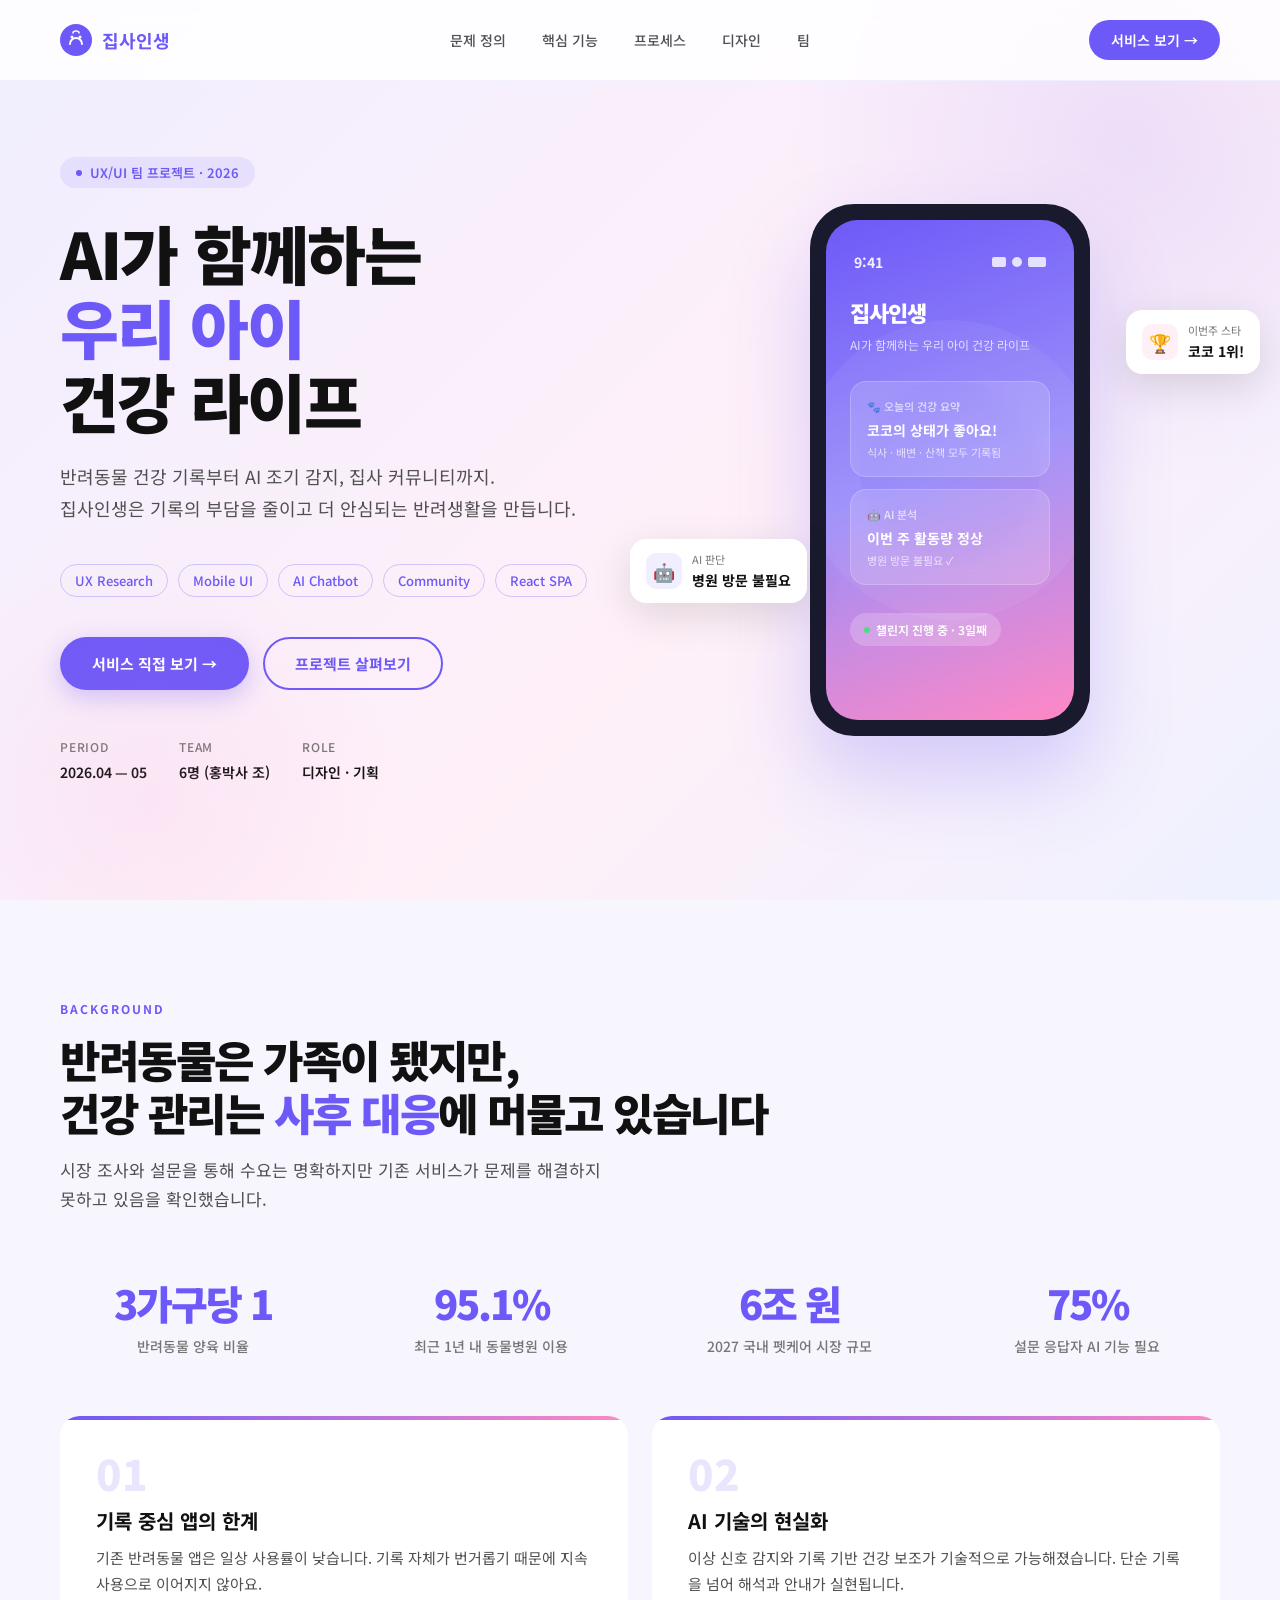
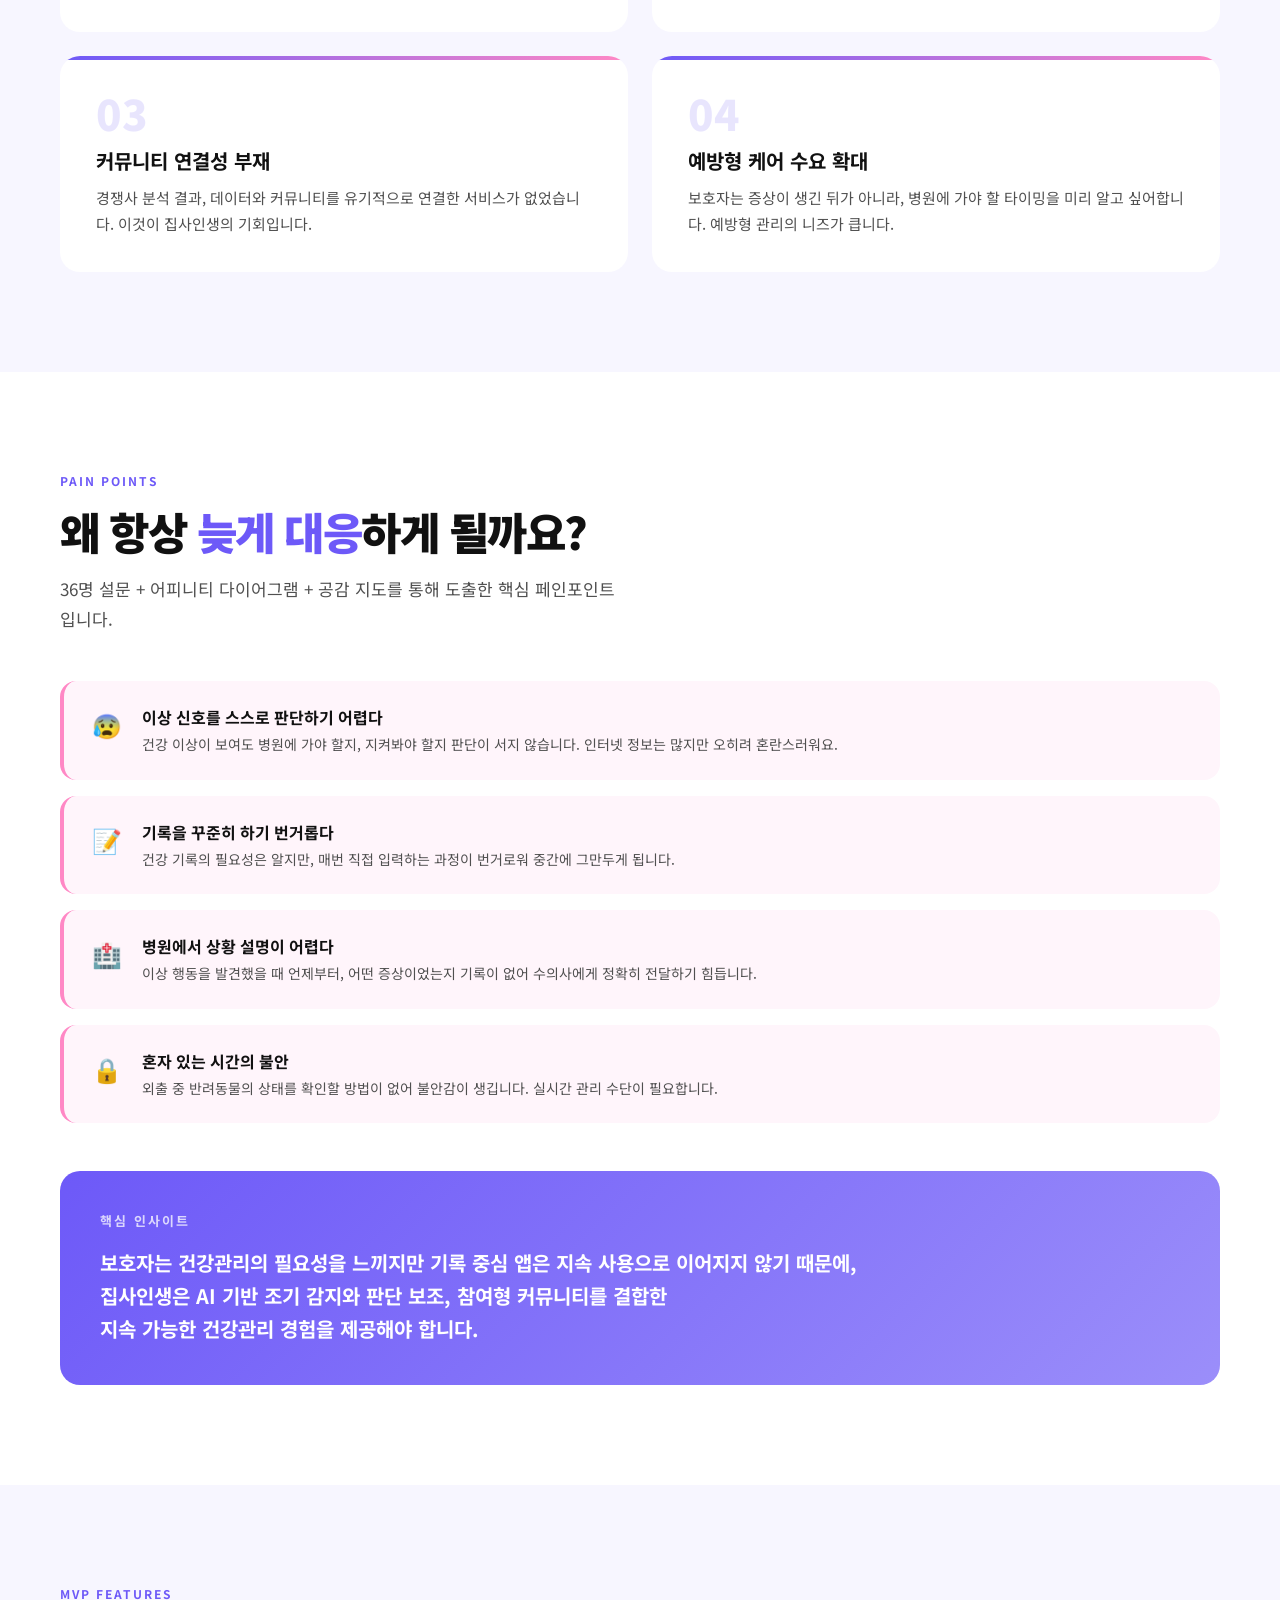
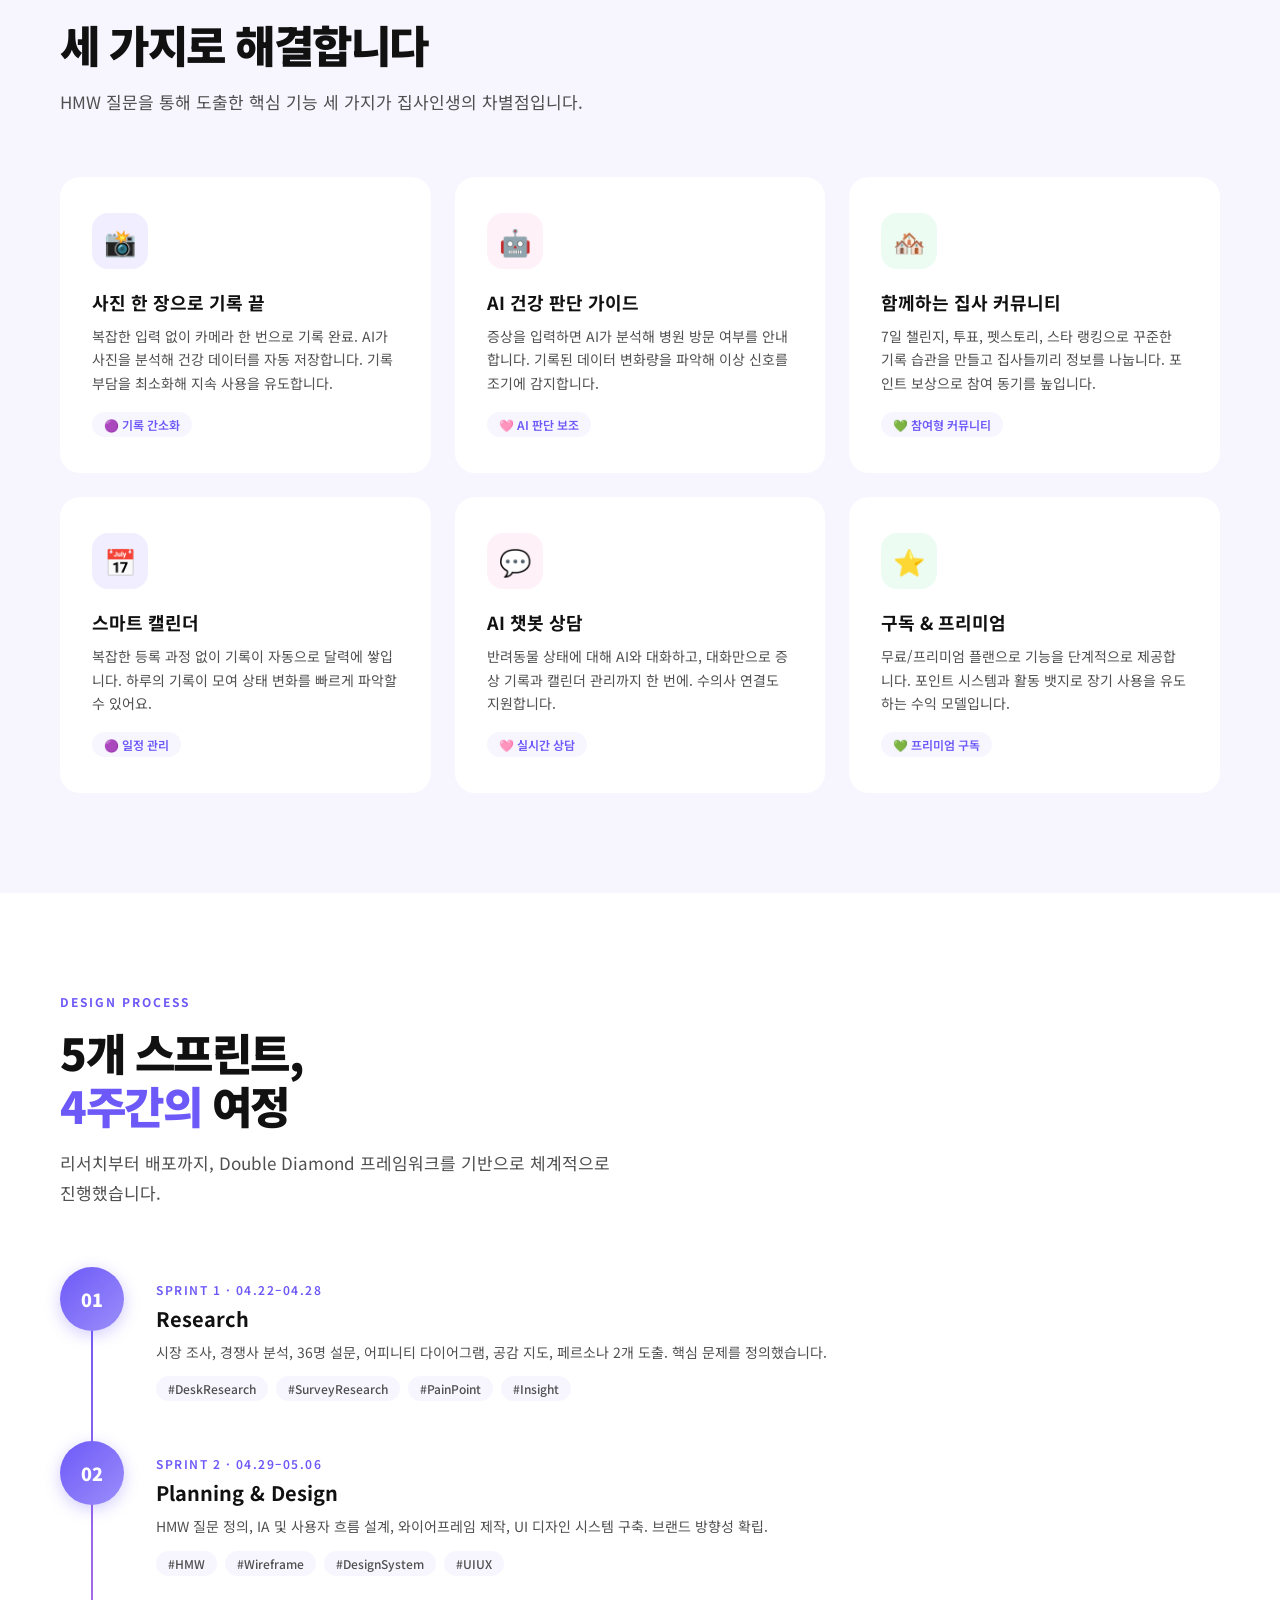
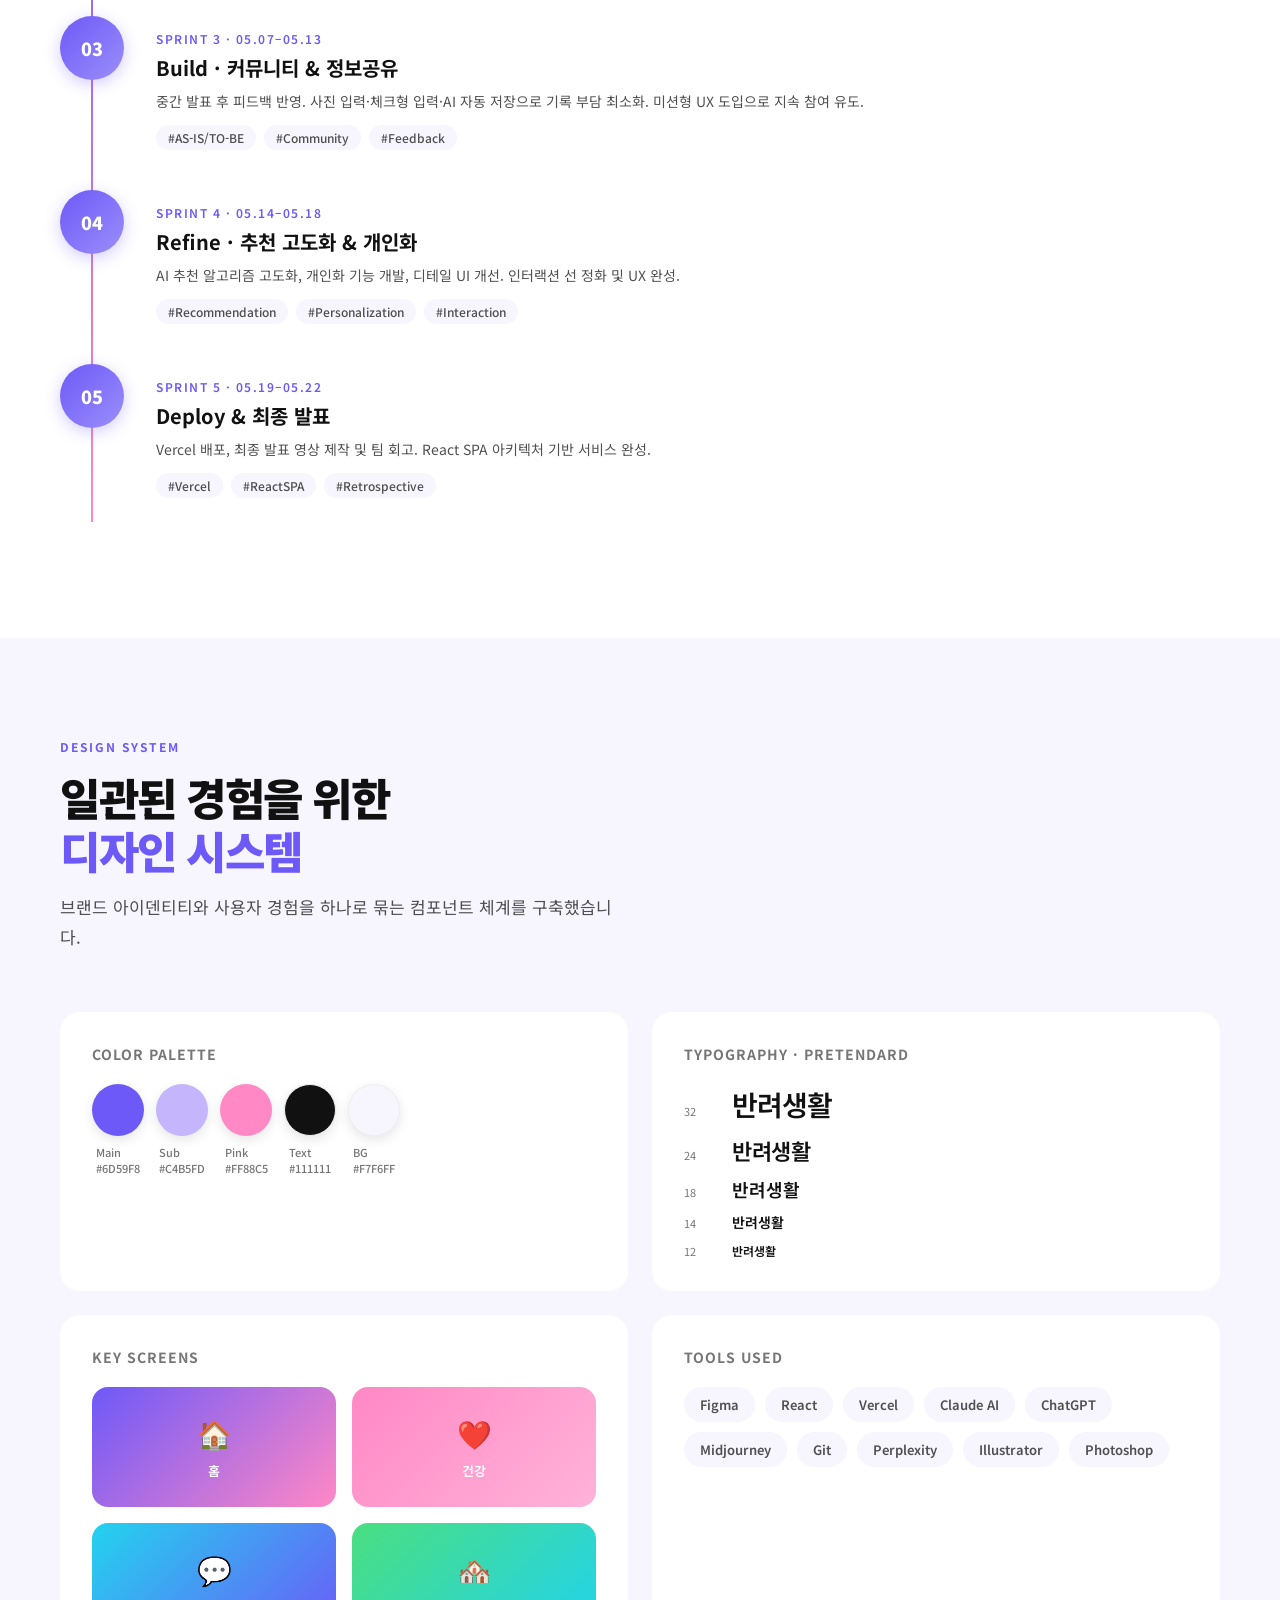
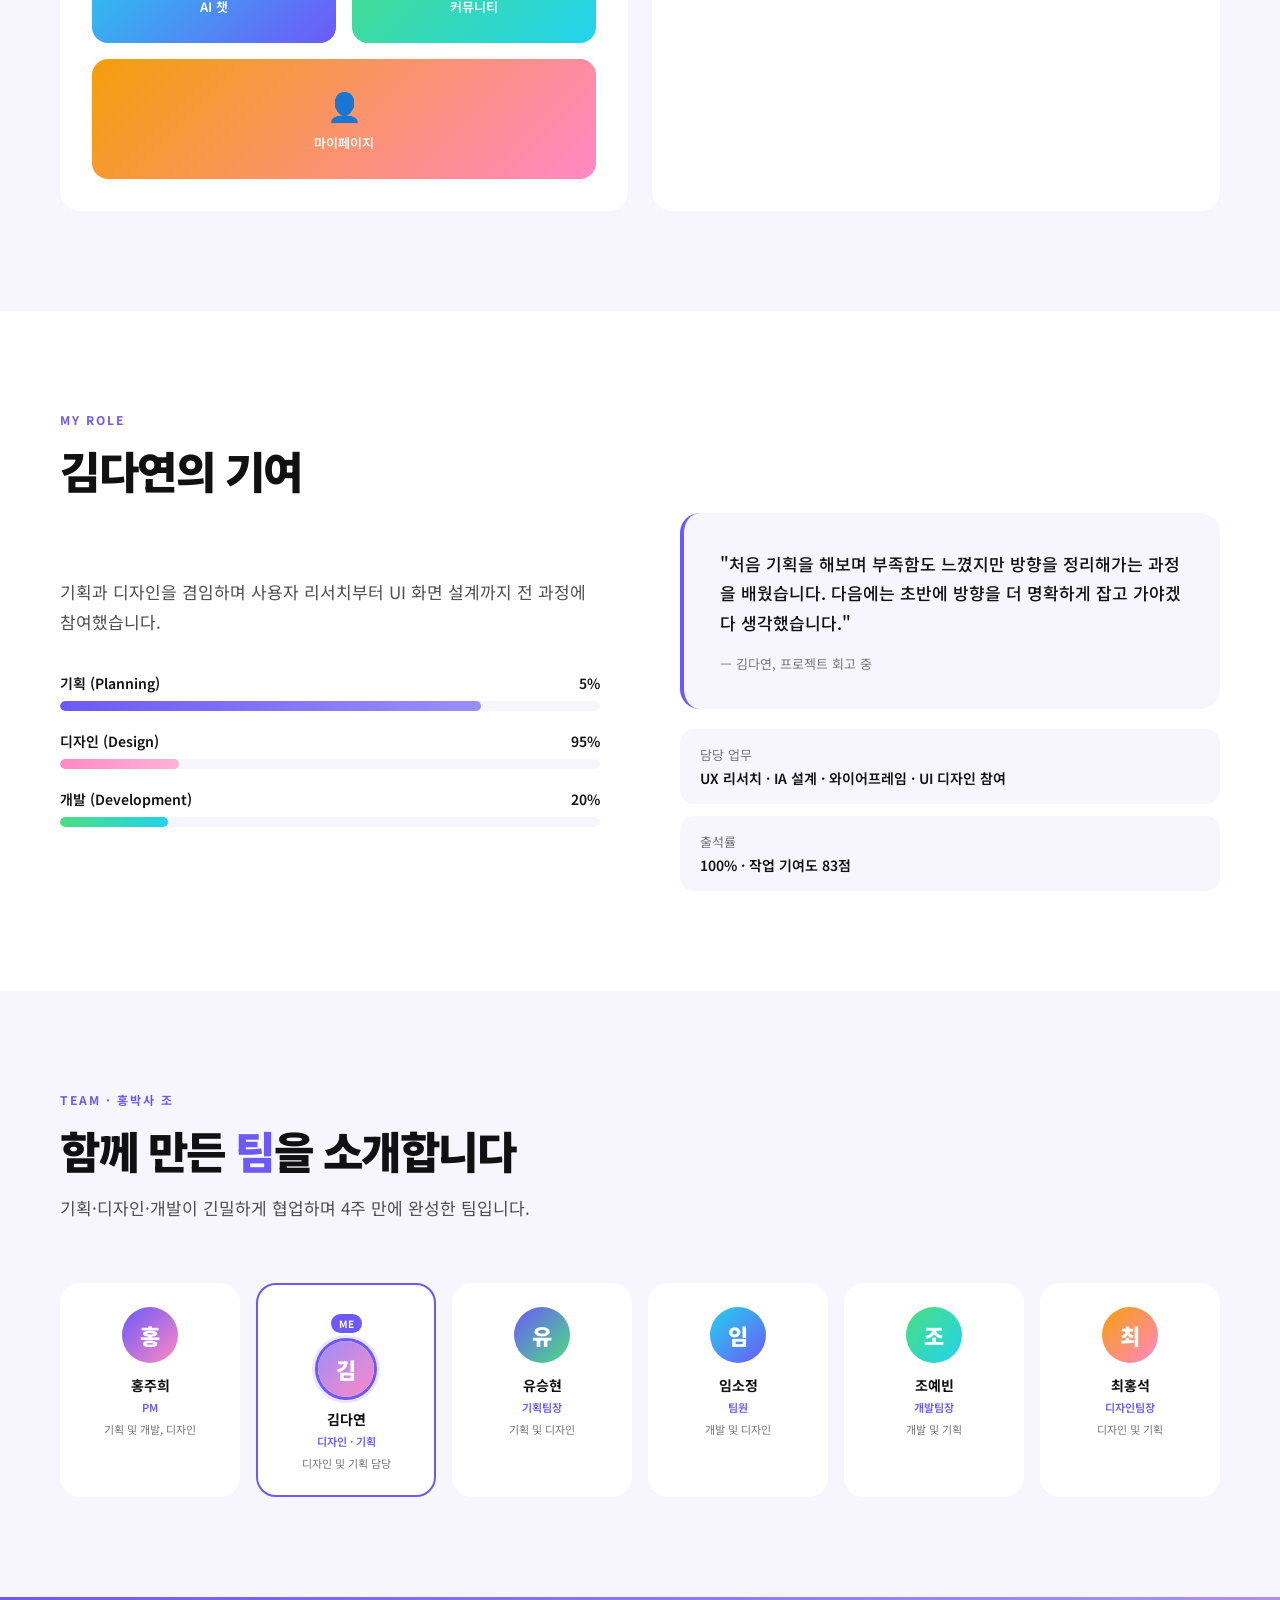
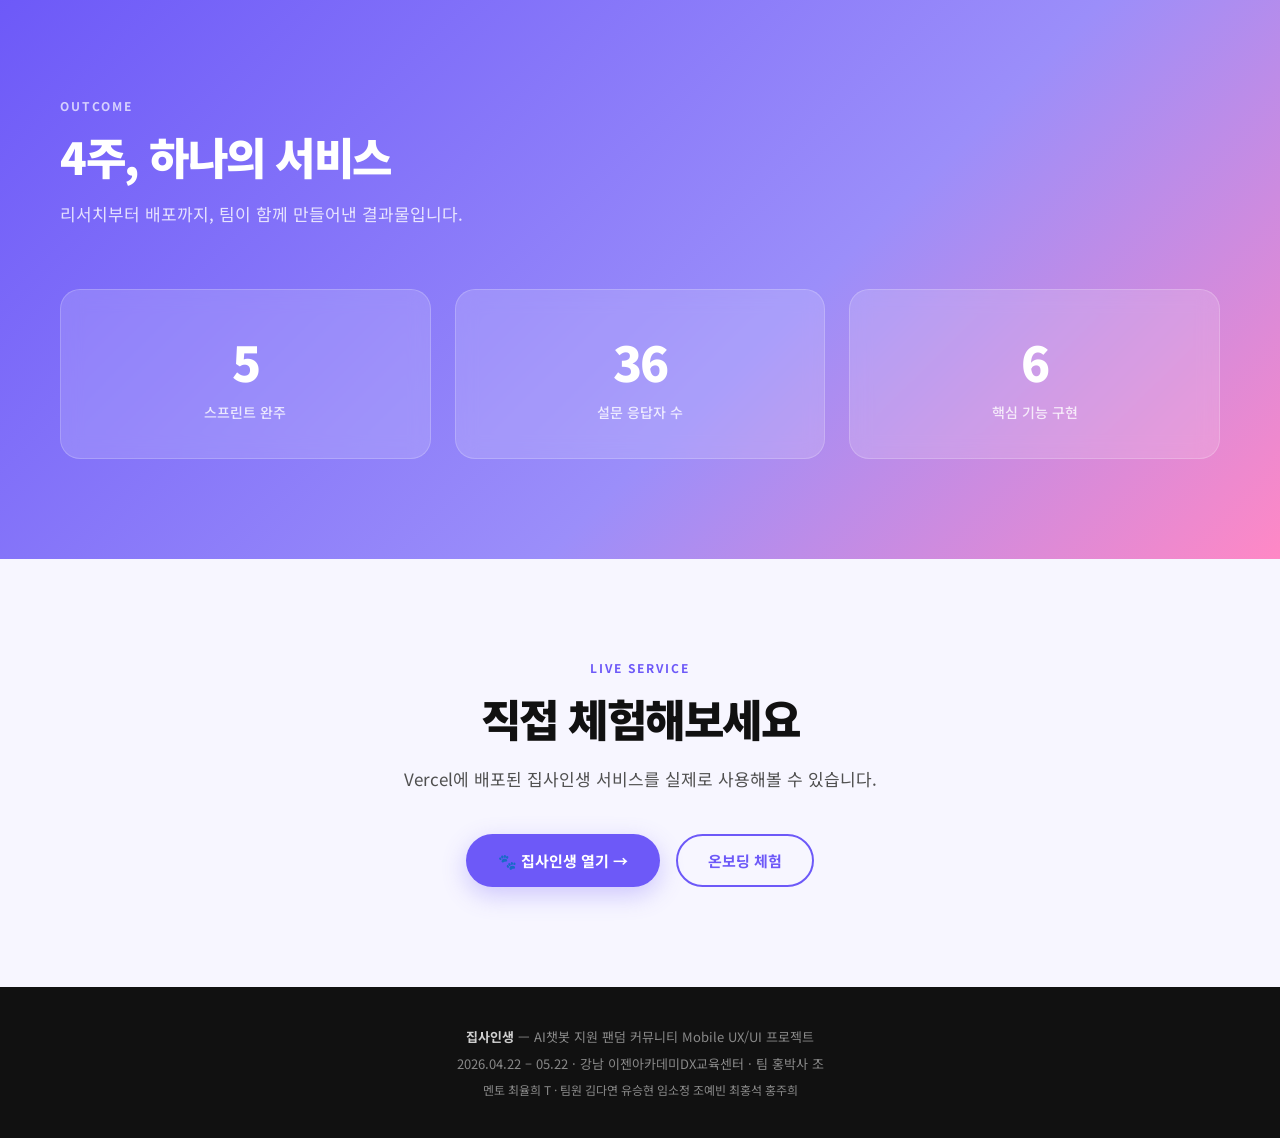
==== commit 9b6ef6c6: "집사인생 페이지 추가" ====
--- a/jibsalife.html
+++ b/jibsalife.html
@@ -791,11 +791,11 @@
         <p class="section-desc" style="margin-bottom: 36px;">기획과 디자인을 겸임하며 사용자 리서치부터 UI 화면 설계까지 전 과정에 참여했습니다.</p>
         <div class="role-bars">
           <div class="role-bar-item">
-            <div class="role-bar-label"><span>기획 (Planning)</span><span>78%</span></div>
+            <div class="role-bar-label"><span>기획 (Planning)</span><span>5%</span></div>
             <div class="role-bar-track"><div class="role-bar-fill planning"></div></div>
           </div>
           <div class="role-bar-item">
-            <div class="role-bar-label"><span>디자인 (Design)</span><span>22%</span></div>
+            <div class="role-bar-label"><span>디자인 (Design)</span><span>95%</span></div>
             <div class="role-bar-track"><div class="role-bar-fill design"></div></div>
           </div>
           <div class="role-bar-item">
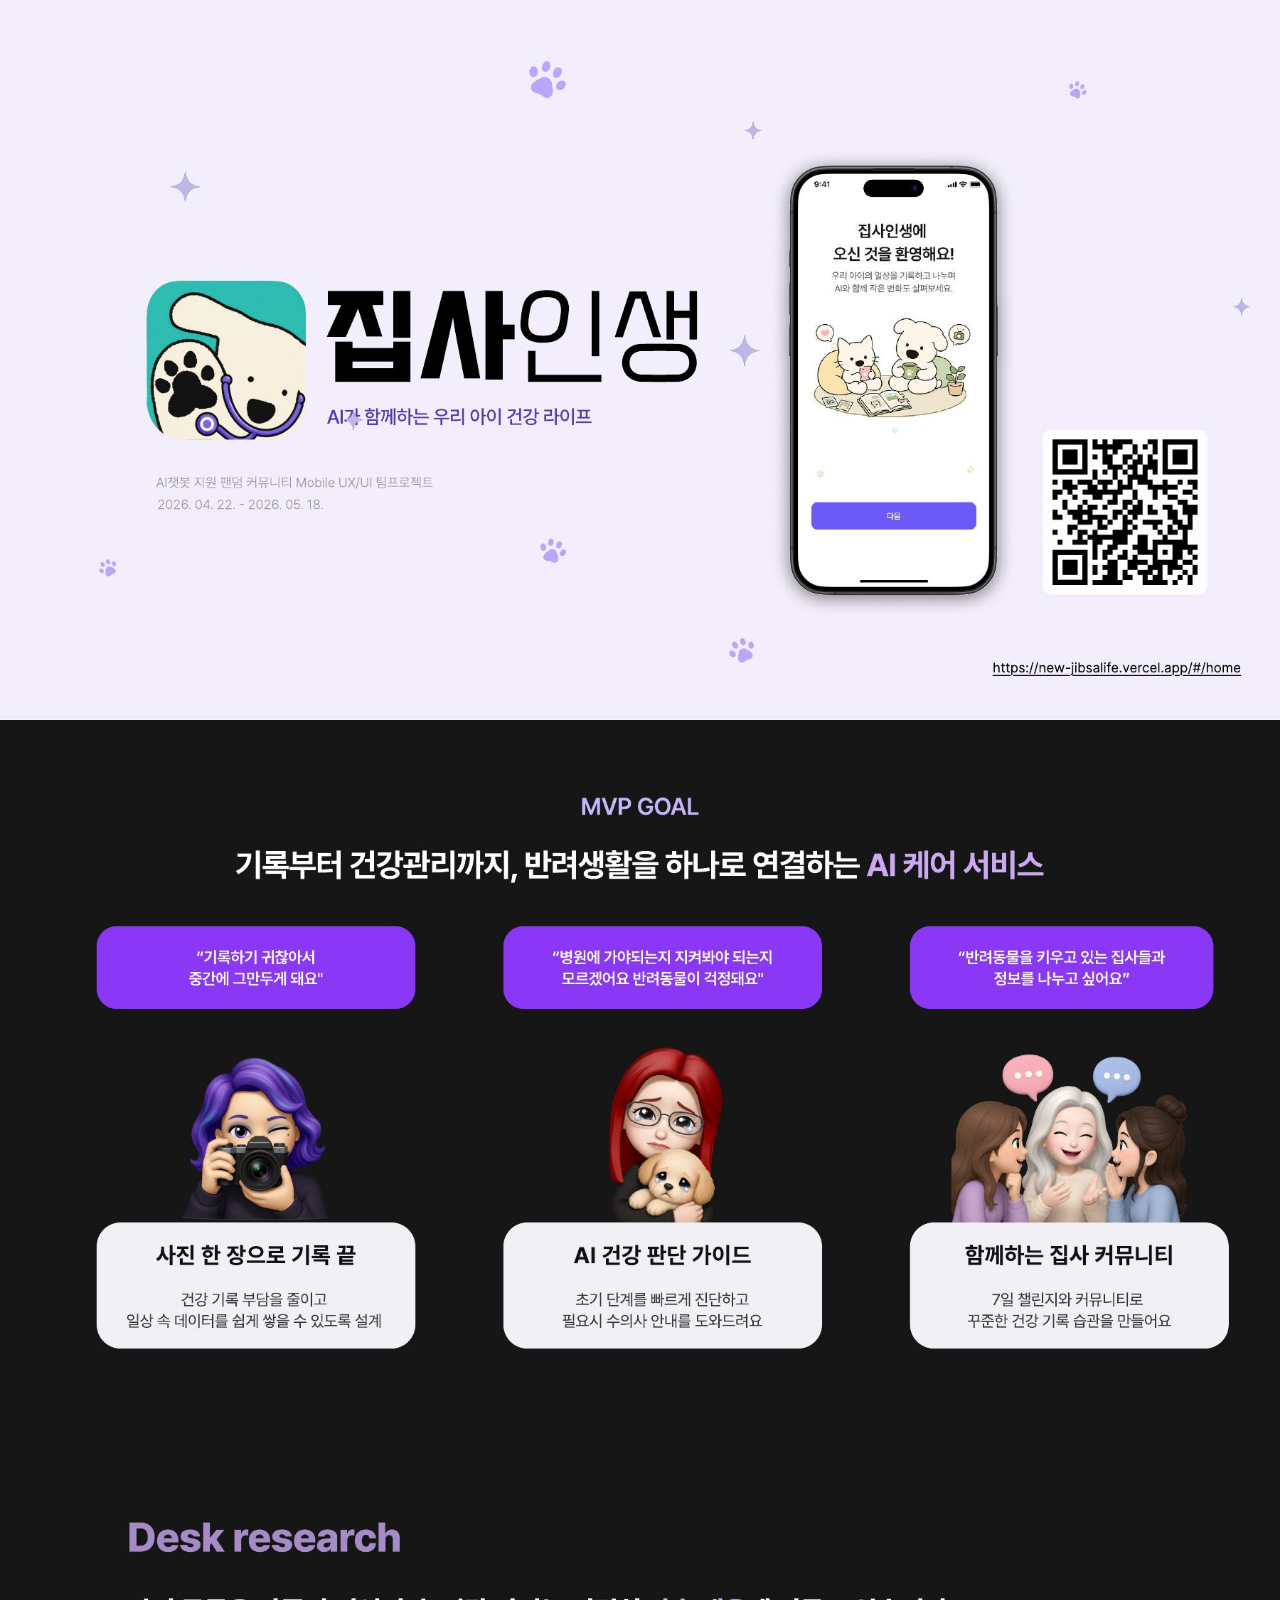
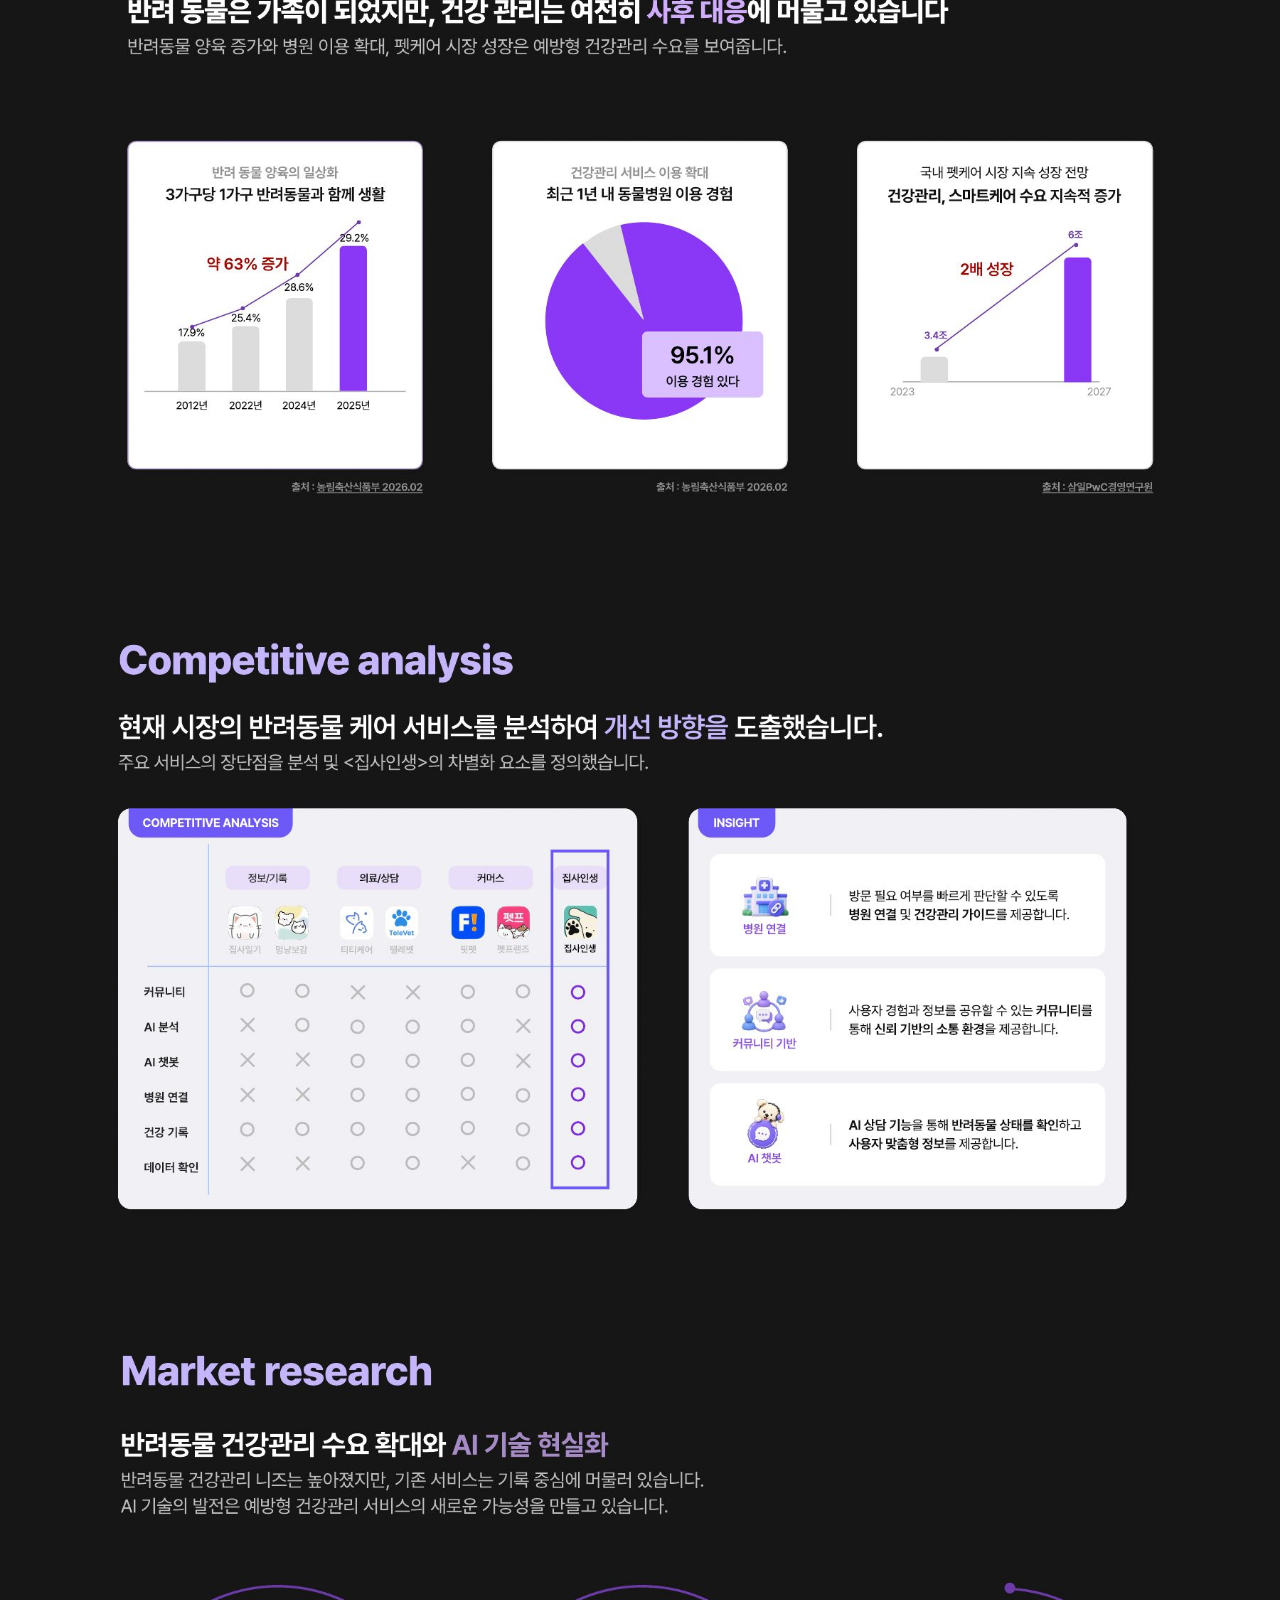
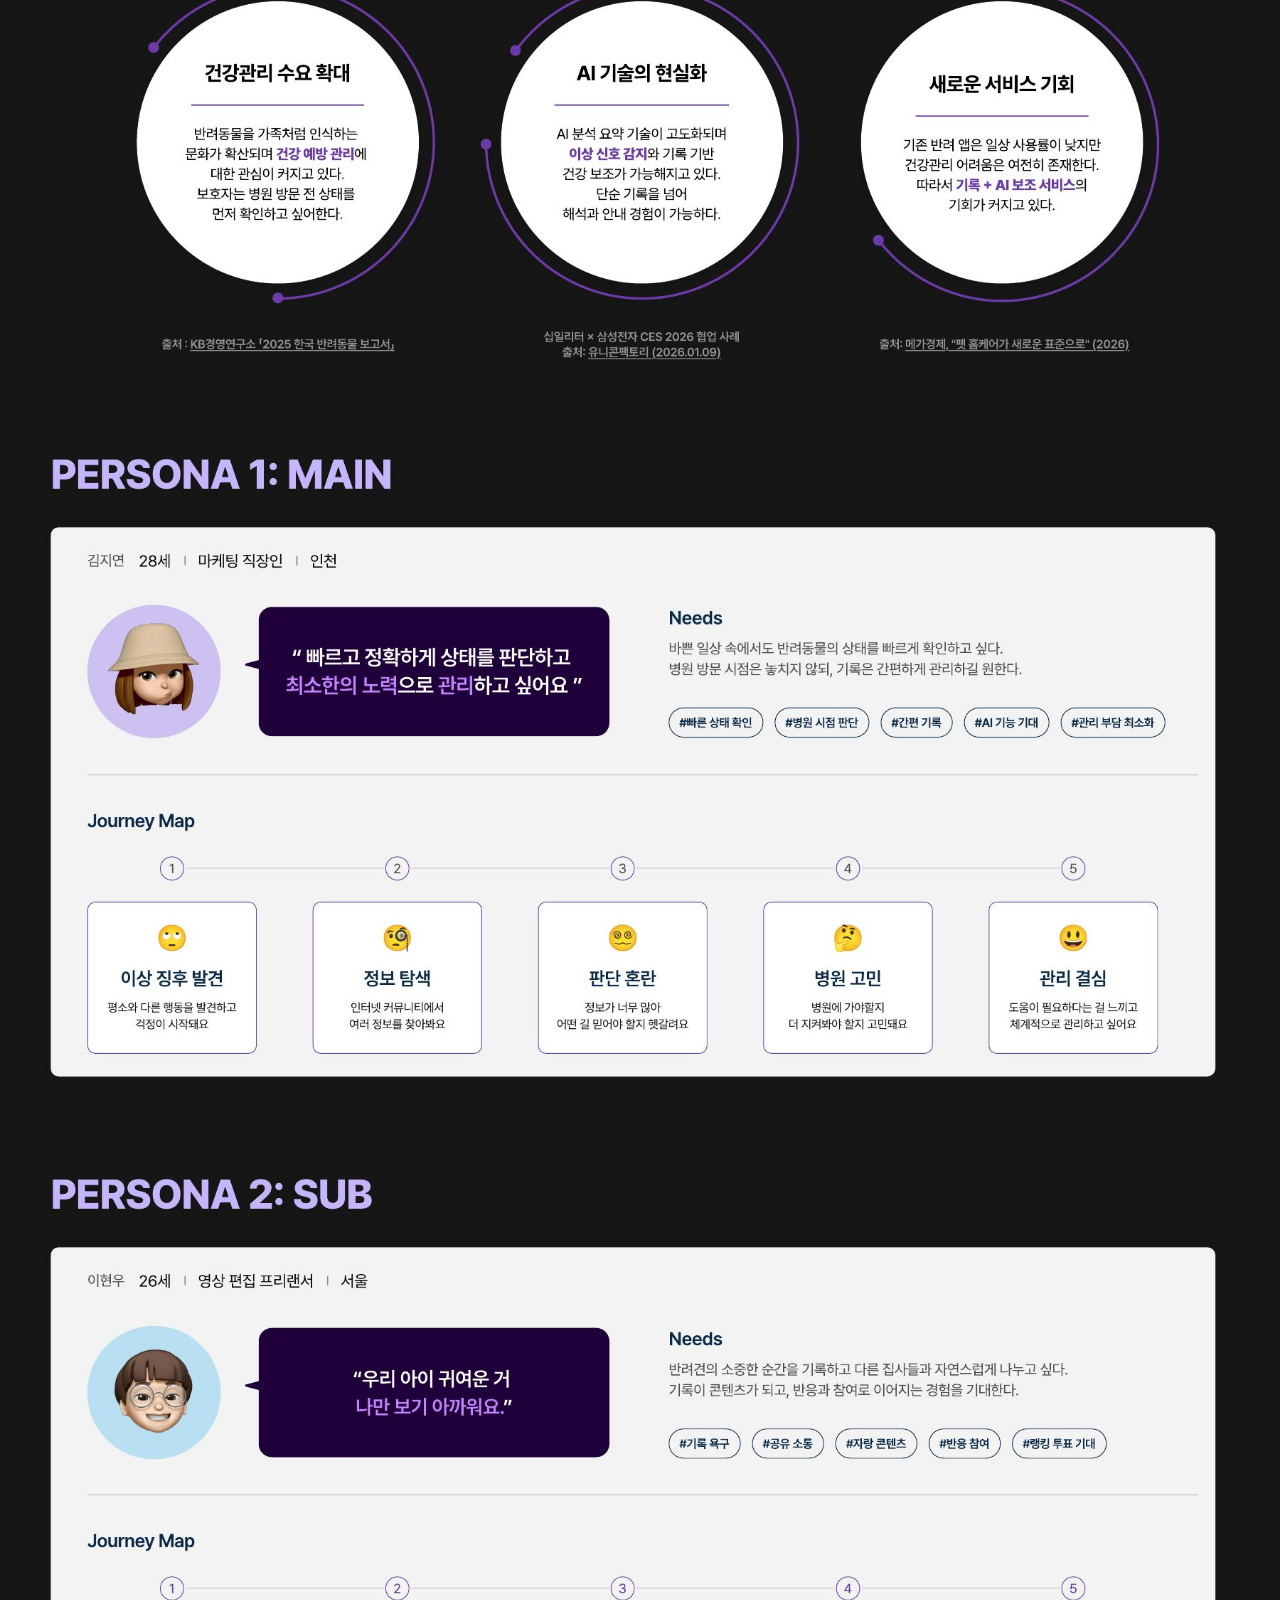
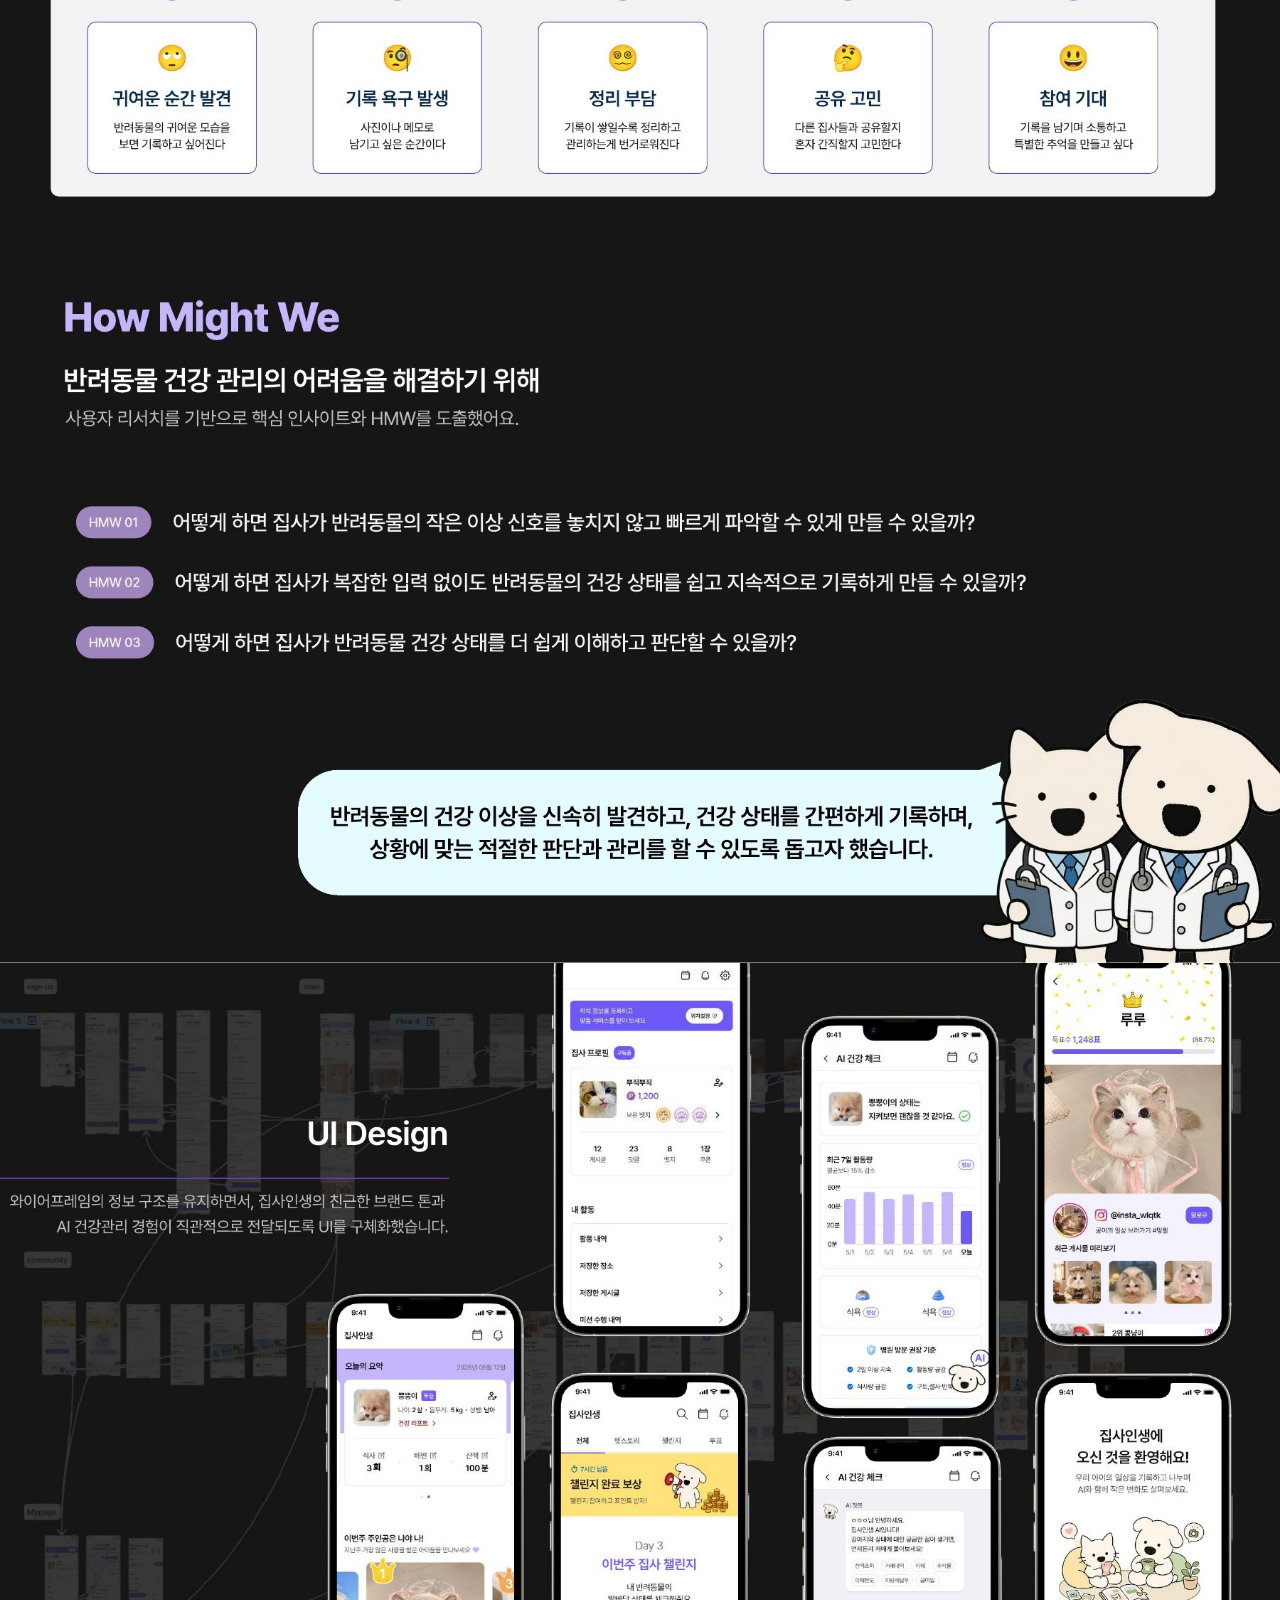
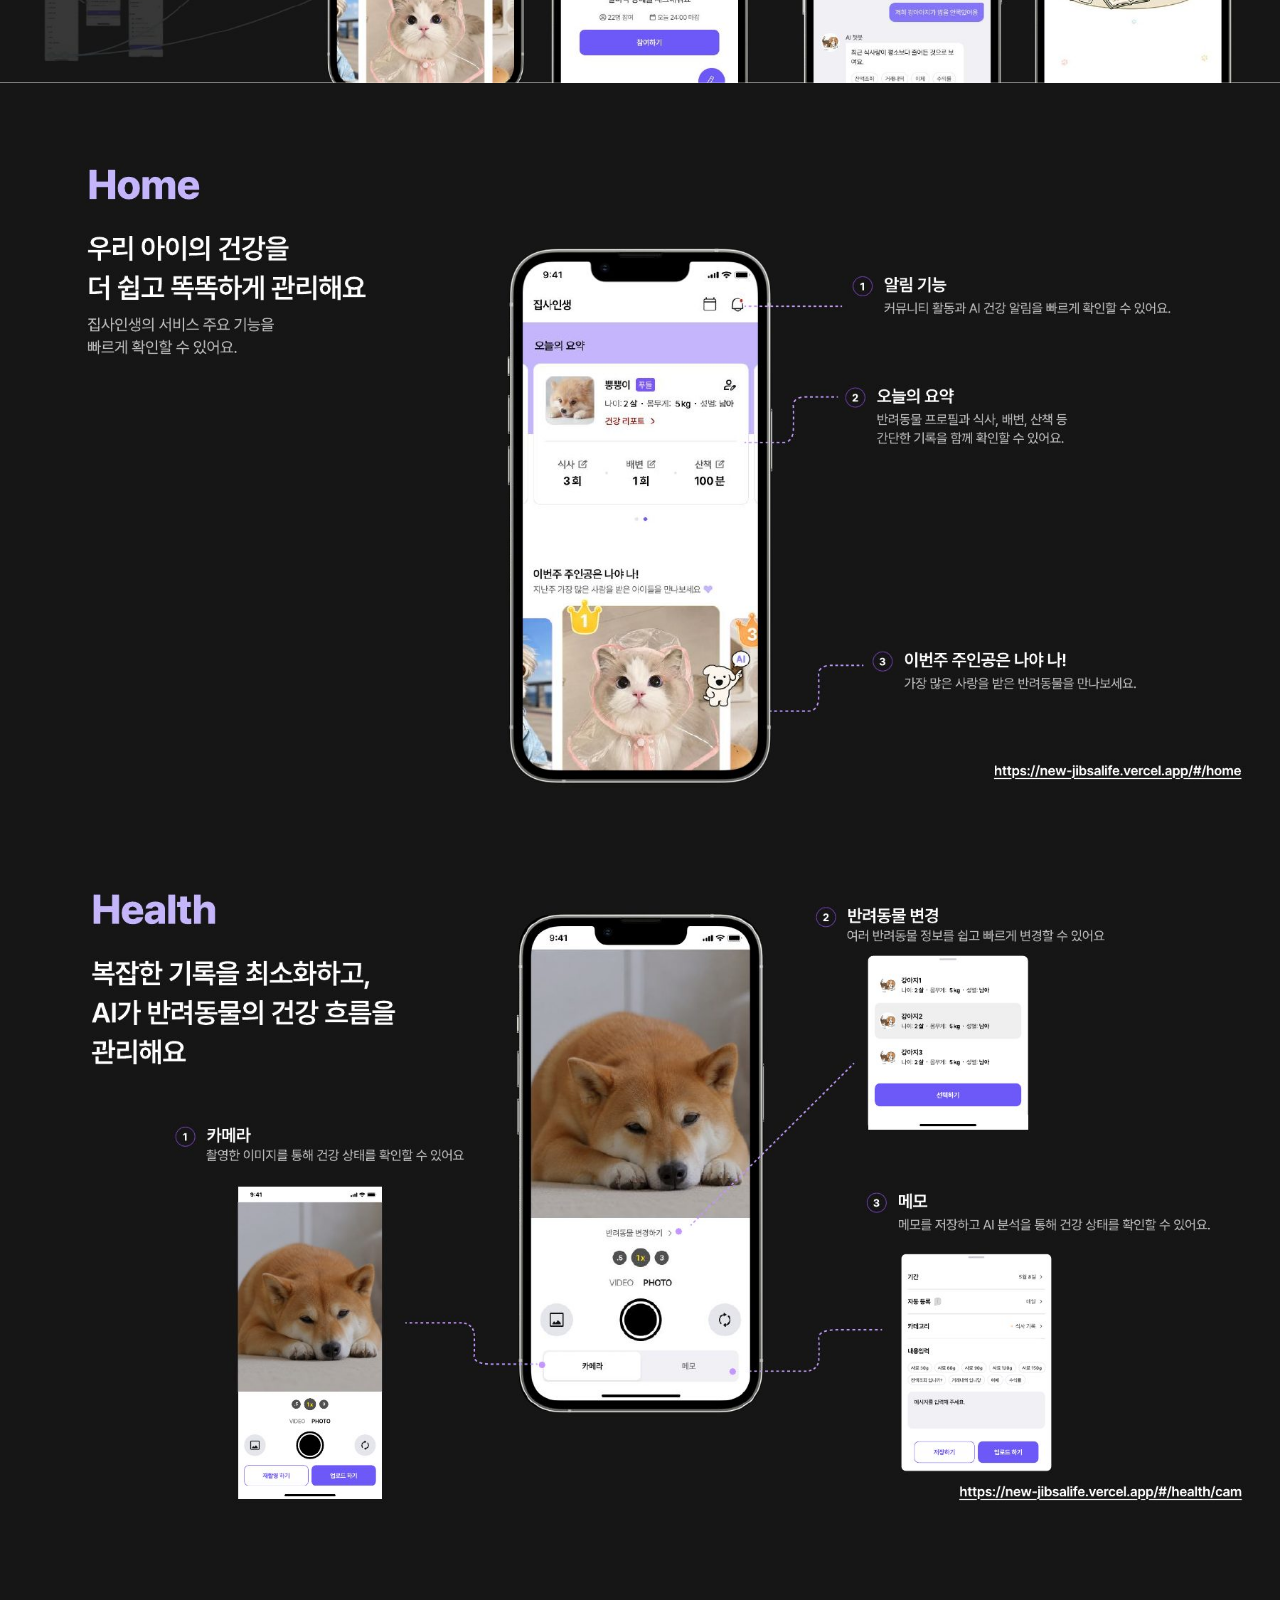
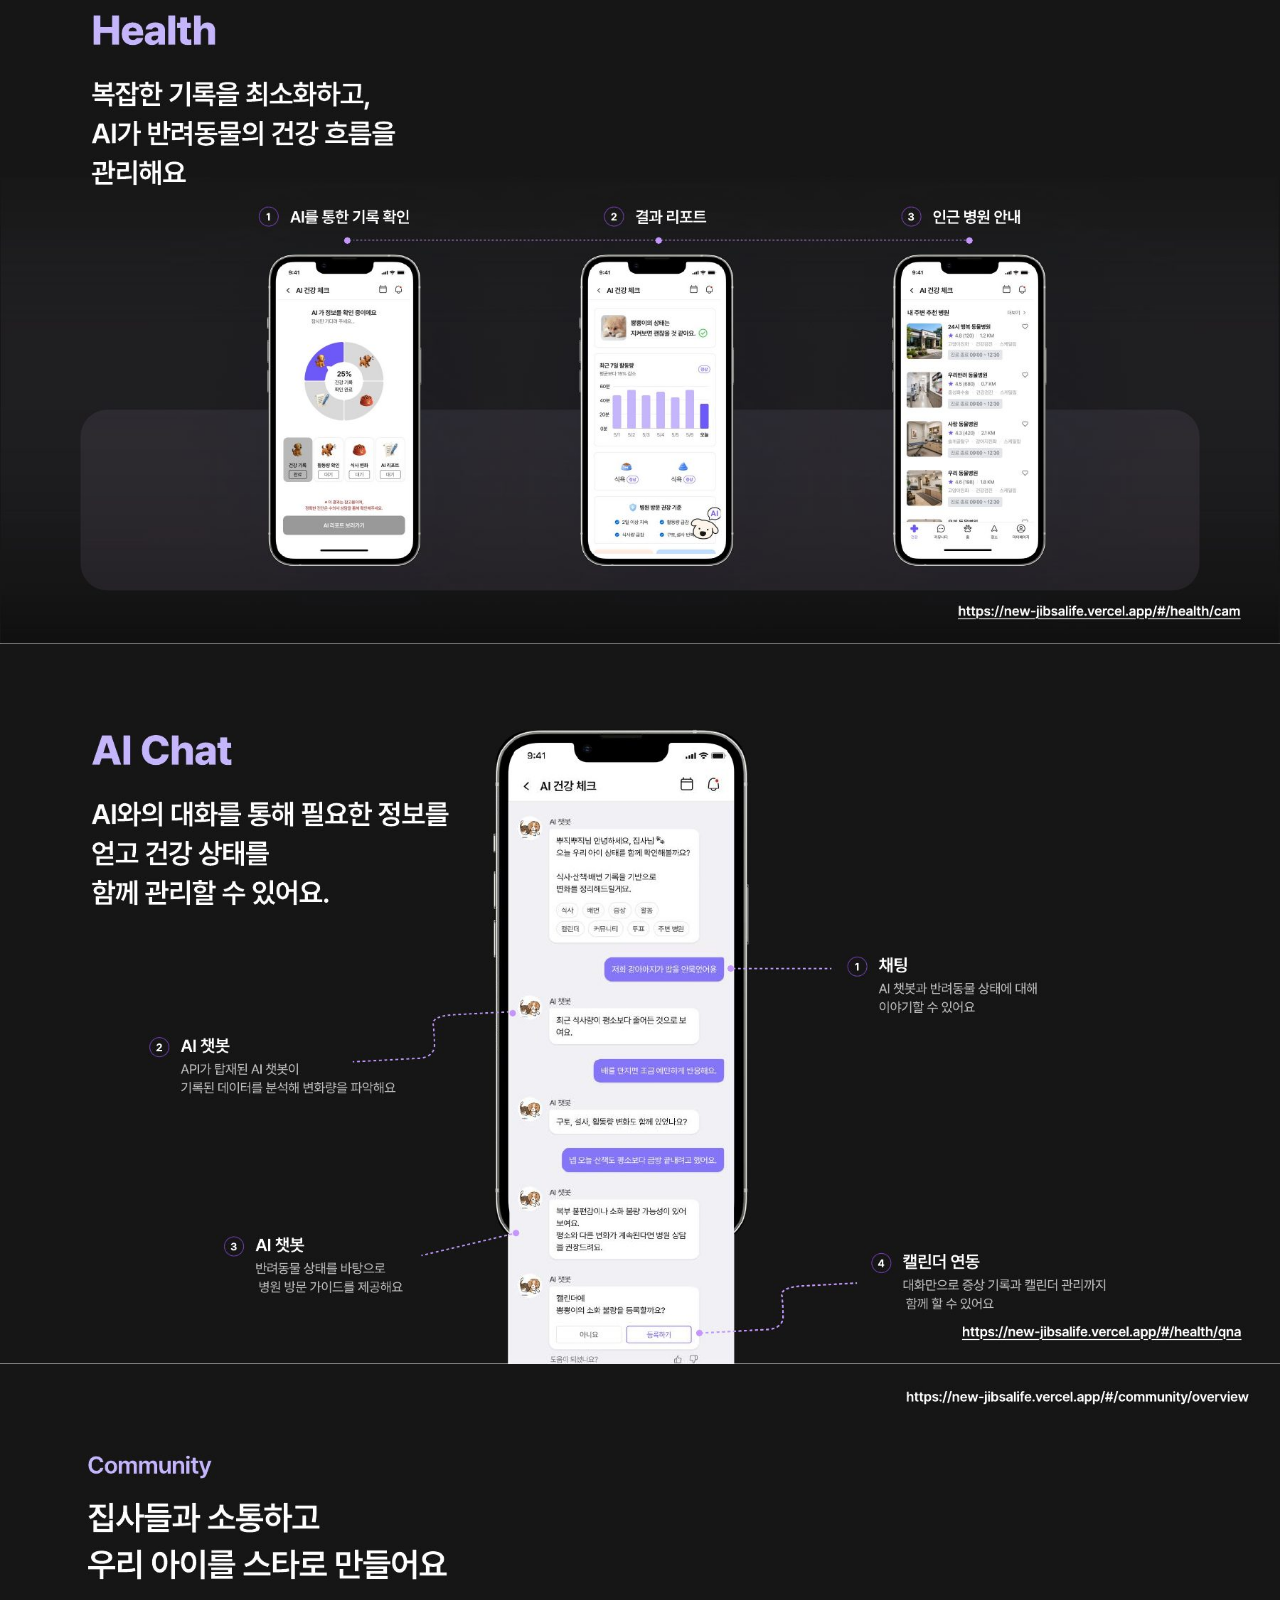
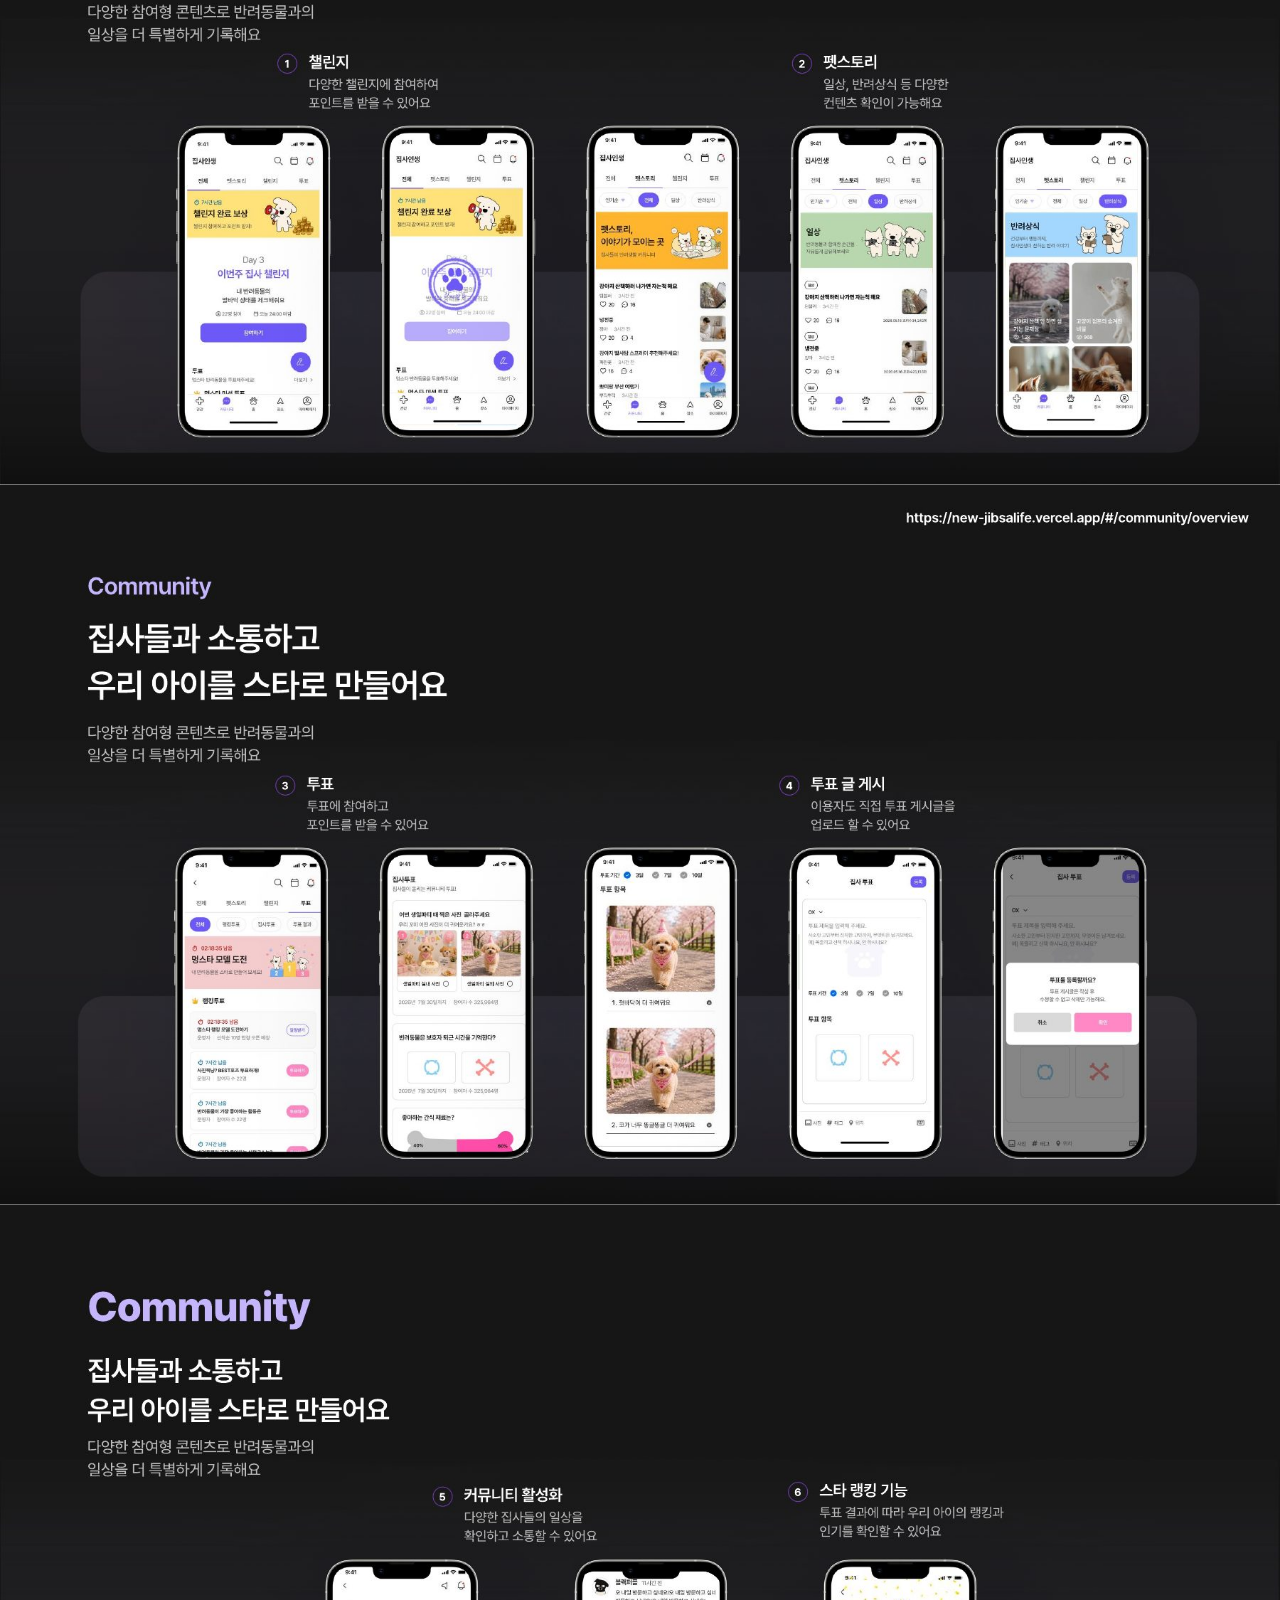
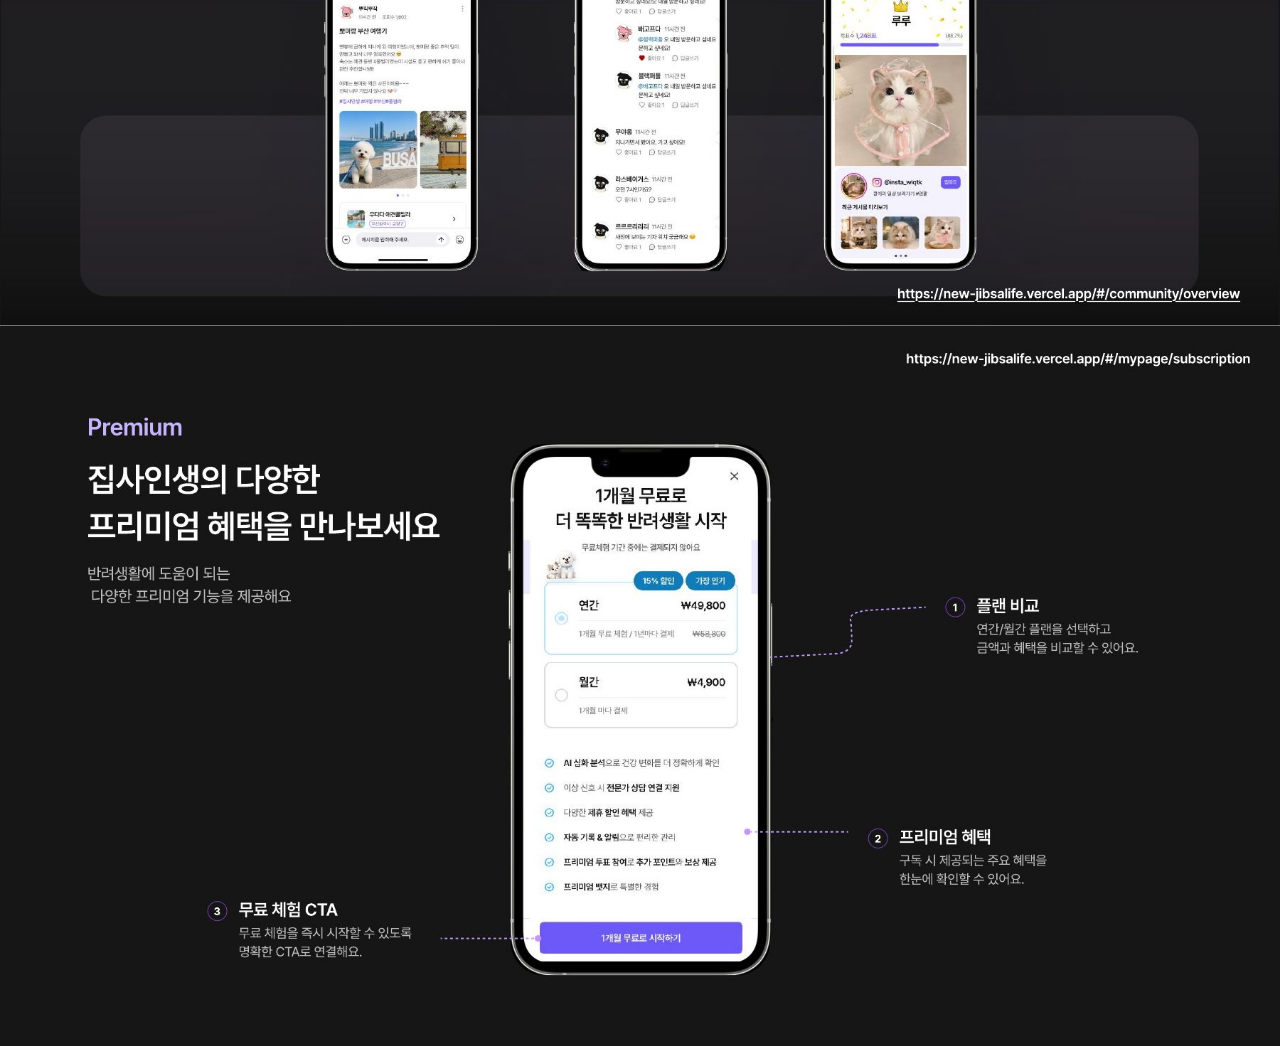
==== commit f6ec3404: "집사인생 포트폴리오 페이지 교체" ====
--- a/jibsalife.html
+++ b/jibsalife.html
@@ -1,917 +1,35 @@
 <!DOCTYPE html>
 <html lang="ko">
 <head>
-  <meta charset="UTF-8" />
-  <meta name="viewport" content="width=device-width, initial-scale=1.0" />
-  <title>집사인생 — AI가 함께하는 우리 아이 건강 라이프</title>
-  <link rel="preconnect" href="https://fonts.googleapis.com" />
-  <link href="https://fonts.googleapis.com/css2?family=Noto+Sans+KR:wght@300;400;500;600;700;900&display=swap" rel="stylesheet" />
-  <style>
-    *, *::before, *::after { box-sizing: border-box; margin: 0; padding: 0; }
-
-    :root {
-      --main: #6D59F8;
-      --main-light: #C4B5FD;
-      --pink: #FF88C5;
-      --bg: #F7F6FF;
-      --white: #ffffff;
-      --text: #111111;
-      --text-sub: #505050;
-      --text-muted: #767676;
-      --radius: 20px;
-    }
-
-    html { scroll-behavior: smooth; }
-
-    body {
-      font-family: 'Noto Sans KR', sans-serif;
-      color: var(--text);
-      background: var(--white);
-      overflow-x: hidden;
-    }
-
-    /* ── NAV ── */
-    nav {
-      position: fixed; top: 0; left: 0; right: 0; z-index: 100;
-      display: flex; align-items: center; justify-content: space-between;
-      padding: 20px 60px;
-      background: rgba(255,255,255,0.85);
-      backdrop-filter: blur(12px);
-      border-bottom: 1px solid rgba(109,89,248,0.08);
-    }
-    .nav-logo { display: flex; align-items: center; gap: 10px; font-weight: 700; font-size: 18px; color: var(--main); text-decoration: none; }
-    .nav-logo svg { width: 32px; height: 32px; }
-    .nav-links { display: flex; gap: 36px; }
-    .nav-links a { text-decoration: none; color: var(--text-sub); font-size: 14px; font-weight: 500; transition: color 0.2s; }
-    .nav-links a:hover { color: var(--main); }
-    .nav-cta { background: var(--main); color: #fff; border: none; padding: 10px 22px; border-radius: 50px; font-size: 14px; font-weight: 600; cursor: pointer; text-decoration: none; transition: opacity 0.2s; }
-    .nav-cta:hover { opacity: 0.85; }
-
-    /* ── HERO ── */
-    .hero {
-      min-height: 100vh;
-      background: linear-gradient(135deg, #F0EEFF 0%, #FFF0F8 60%, #EEF1FF 100%);
-      display: flex; align-items: center;
-      padding: 120px 60px 80px;
-      position: relative; overflow: hidden;
-    }
-    .hero::before {
-      content: '';
-      position: absolute; top: -200px; right: -200px;
-      width: 700px; height: 700px;
-      background: radial-gradient(circle, rgba(109,89,248,0.12) 0%, transparent 70%);
-      pointer-events: none;
-    }
-    .hero::after {
-      content: '';
-      position: absolute; bottom: -150px; left: -100px;
-      width: 500px; height: 500px;
-      background: radial-gradient(circle, rgba(255,136,197,0.1) 0%, transparent 70%);
-      pointer-events: none;
-    }
-    .hero-inner { max-width: 1200px; margin: 0 auto; width: 100%; display: flex; align-items: center; gap: 80px; }
-    .hero-text { flex: 1; }
-    .hero-badge {
-      display: inline-flex; align-items: center; gap: 8px;
-      background: rgba(109,89,248,0.1); color: var(--main);
-      padding: 6px 16px; border-radius: 50px; font-size: 13px; font-weight: 600;
-      margin-bottom: 28px;
-    }
-    .hero-badge span { width: 6px; height: 6px; background: var(--main); border-radius: 50%; display: inline-block; }
-    .hero-title { font-size: clamp(38px, 5vw, 64px); font-weight: 900; line-height: 1.15; letter-spacing: -2px; margin-bottom: 24px; }
-    .hero-title em { font-style: normal; color: var(--main); }
-    .hero-desc { font-size: 18px; color: var(--text-sub); line-height: 1.75; margin-bottom: 40px; font-weight: 400; }
-    .hero-tags { display: flex; flex-wrap: wrap; gap: 10px; margin-bottom: 40px; }
-    .hero-tag { padding: 6px 14px; border: 1.5px solid rgba(109,89,248,0.3); border-radius: 50px; font-size: 13px; color: var(--main); font-weight: 500; }
-    .hero-btns { display: flex; gap: 14px; flex-wrap: wrap; }
-    .btn-primary { background: var(--main); color: #fff; padding: 16px 32px; border-radius: 50px; font-size: 15px; font-weight: 700; text-decoration: none; transition: transform 0.2s, box-shadow 0.2s; box-shadow: 0 8px 24px rgba(109,89,248,0.3); }
-    .btn-primary:hover { transform: translateY(-2px); box-shadow: 0 12px 32px rgba(109,89,248,0.4); }
-    .btn-outline { border: 2px solid var(--main); color: var(--main); padding: 14px 30px; border-radius: 50px; font-size: 15px; font-weight: 700; text-decoration: none; transition: background 0.2s; }
-    .btn-outline:hover { background: rgba(109,89,248,0.06); }
-    .hero-meta { margin-top: 48px; display: flex; gap: 32px; }
-    .hero-meta-item label { font-size: 12px; color: var(--text-muted); font-weight: 500; display: block; margin-bottom: 4px; text-transform: uppercase; letter-spacing: 0.8px; }
-    .hero-meta-item span { font-size: 14px; font-weight: 600; color: var(--text); }
-    .hero-visual { flex: 1; display: flex; justify-content: center; position: relative; }
-    .phone-mockup {
-      width: 280px;
-      background: #1a1a2e;
-      border-radius: 44px;
-      padding: 16px;
-      box-shadow: 0 40px 80px rgba(109,89,248,0.25), 0 0 0 1px rgba(255,255,255,0.1);
-      position: relative;
-    }
-    .phone-screen {
-      background: linear-gradient(160deg, #6D59F8 0%, #9B8EFA 50%, #FF88C5 100%);
-      border-radius: 32px;
-      padding: 32px 24px;
-      min-height: 500px;
-      display: flex; flex-direction: column;
-      position: relative; overflow: hidden;
-    }
-    .phone-screen::before {
-      content: '';
-      position: absolute; top: 0; left: 0; right: 0; bottom: 0;
-      background: url("data:image/svg+xml,%3Csvg width='200' height='200' viewBox='0 0 200 200' xmlns='http://www.w3.org/2000/svg'%3E%3Ccircle cx='100' cy='100' r='80' fill='none' stroke='rgba(255,255,255,0.05)' stroke-width='40'/%3E%3C/svg%3E") no-repeat center;
-      background-size: 300px;
-    }
-    .phone-status { display: flex; justify-content: space-between; align-items: center; margin-bottom: 24px; padding: 0 4px; }
-    .phone-time { color: rgba(255,255,255,0.9); font-size: 14px; font-weight: 700; }
-    .phone-icons { display: flex; gap: 6px; }
-    .phone-icon { width: 16px; height: 10px; background: rgba(255,255,255,0.8); border-radius: 2px; }
-    .phone-logo { color: #fff; font-size: 22px; font-weight: 900; letter-spacing: -1px; margin-bottom: 8px; }
-    .phone-sub { color: rgba(255,255,255,0.75); font-size: 12px; font-weight: 400; margin-bottom: 28px; }
-    .phone-card {
-      background: rgba(255,255,255,0.15);
-      backdrop-filter: blur(10px);
-      border-radius: 16px;
-      padding: 16px;
-      margin-bottom: 12px;
-      border: 1px solid rgba(255,255,255,0.2);
-    }
-    .phone-card-label { color: rgba(255,255,255,0.7); font-size: 11px; font-weight: 500; margin-bottom: 6px; }
-    .phone-card-title { color: #fff; font-size: 14px; font-weight: 700; margin-bottom: 4px; }
-    .phone-card-sub { color: rgba(255,255,255,0.7); font-size: 11px; }
-    .phone-pill {
-      display: inline-flex; align-items: center; gap: 6px;
-      background: rgba(255,255,255,0.2); border-radius: 50px;
-      padding: 8px 14px; color: #fff; font-size: 12px; font-weight: 600;
-    }
-    .phone-pill-dot { width: 6px; height: 6px; background: #4ADE80; border-radius: 50%; }
-    .float-badge {
-      position: absolute;
-      background: #fff;
-      border-radius: 16px;
-      padding: 12px 16px;
-      box-shadow: 0 12px 40px rgba(0,0,0,0.12);
-      display: flex; align-items: center; gap: 10px;
-      white-space: nowrap;
-    }
-    .float-badge-1 { top: 20%; right: -40px; }
-    .float-badge-2 { bottom: 25%; left: -50px; }
-    .float-badge-icon { width: 36px; height: 36px; border-radius: 10px; display: flex; align-items: center; justify-content: center; font-size: 18px; }
-    .float-badge-text label { font-size: 11px; color: var(--text-muted); display: block; }
-    .float-badge-text strong { font-size: 14px; font-weight: 700; color: var(--text); }
-
-    /* ── SECTION BASE ── */
-    section { padding: 100px 60px; }
-    .section-inner { max-width: 1200px; margin: 0 auto; }
-    .section-label { font-size: 12px; font-weight: 700; text-transform: uppercase; letter-spacing: 2px; color: var(--main); margin-bottom: 16px; }
-    .section-title { font-size: clamp(28px, 3.5vw, 44px); font-weight: 900; line-height: 1.2; letter-spacing: -1.5px; margin-bottom: 16px; }
-    .section-title em { font-style: normal; color: var(--main); }
-    .section-desc { font-size: 17px; color: var(--text-sub); line-height: 1.75; max-width: 560px; }
-
-    /* ── CONTEXT ── */
-    .context { background: var(--bg); }
-    .context-grid { display: grid; grid-template-columns: 1fr 1fr; gap: 24px; margin-top: 60px; }
-    .context-card {
-      background: var(--white);
-      border-radius: var(--radius);
-      padding: 36px;
-      position: relative; overflow: hidden;
-    }
-    .context-card::after {
-      content: '';
-      position: absolute; top: 0; left: 0; right: 0; height: 4px;
-      background: linear-gradient(90deg, var(--main), var(--pink));
-    }
-    .context-card-num { font-size: 42px; font-weight: 900; color: var(--main); opacity: 0.15; line-height: 1; margin-bottom: 12px; }
-    .context-card h3 { font-size: 20px; font-weight: 700; margin-bottom: 10px; }
-    .context-card p { font-size: 15px; color: var(--text-sub); line-height: 1.7; }
-    .context-stat { display: flex; gap: 32px; margin-top: 60px; }
-    .stat-item { text-align: center; flex: 1; }
-    .stat-num { font-size: 40px; font-weight: 900; color: var(--main); letter-spacing: -2px; }
-    .stat-label { font-size: 14px; color: var(--text-muted); margin-top: 4px; font-weight: 500; }
-
-    /* ── PROBLEM ── */
-    .problem { background: var(--white); }
-    .pain-list { display: flex; flex-direction: column; gap: 16px; margin-top: 48px; }
-    .pain-item {
-      display: flex; align-items: flex-start; gap: 20px;
-      padding: 24px 28px;
-      background: #FFF5FB;
-      border-radius: 16px;
-      border-left: 4px solid var(--pink);
-    }
-    .pain-icon { font-size: 24px; flex-shrink: 0; margin-top: 2px; }
-    .pain-text h4 { font-size: 16px; font-weight: 700; margin-bottom: 4px; }
-    .pain-text p { font-size: 14px; color: var(--text-sub); line-height: 1.6; }
-    .insight-box {
-      margin-top: 48px;
-      background: linear-gradient(135deg, var(--main), #9B8EFA);
-      border-radius: var(--radius);
-      padding: 40px;
-      color: white;
-    }
-    .insight-box h3 { font-size: 13px; font-weight: 700; text-transform: uppercase; letter-spacing: 2px; opacity: 0.75; margin-bottom: 16px; }
-    .insight-box p { font-size: 20px; font-weight: 700; line-height: 1.65; }
-
-    /* ── SOLUTION (FEATURES) ── */
-    .solution { background: var(--bg); }
-    .features-grid { display: grid; grid-template-columns: repeat(3, 1fr); gap: 24px; margin-top: 60px; }
-    .feature-card {
-      background: var(--white);
-      border-radius: var(--radius);
-      padding: 36px 32px;
-      transition: transform 0.25s, box-shadow 0.25s;
-      cursor: default;
-    }
-    .feature-card:hover { transform: translateY(-6px); box-shadow: 0 20px 60px rgba(109,89,248,0.12); }
-    .feature-icon {
-      width: 56px; height: 56px; border-radius: 16px;
-      display: flex; align-items: center; justify-content: center;
-      font-size: 26px; margin-bottom: 20px;
-    }
-    .feature-icon.purple { background: rgba(109,89,248,0.1); }
-    .feature-icon.pink { background: rgba(255,136,197,0.12); }
-    .feature-icon.green { background: rgba(74,222,128,0.1); }
-    .feature-card h3 { font-size: 18px; font-weight: 700; margin-bottom: 10px; }
-    .feature-card p { font-size: 14px; color: var(--text-sub); line-height: 1.7; }
-    .feature-tag { display: inline-block; margin-top: 16px; padding: 4px 12px; background: var(--bg); border-radius: 50px; font-size: 12px; font-weight: 600; color: var(--main); }
-
-    /* ── PROCESS ── */
-    .process { background: var(--white); }
-    .timeline { margin-top: 60px; display: flex; flex-direction: column; gap: 0; position: relative; }
-    .timeline::before {
-      content: '';
-      position: absolute; left: 31px; top: 16px; bottom: 16px;
-      width: 2px; background: linear-gradient(to bottom, var(--main), var(--pink));
-    }
-    .timeline-item { display: flex; gap: 32px; padding-bottom: 40px; position: relative; }
-    .timeline-dot {
-      width: 64px; height: 64px; border-radius: 50%;
-      background: linear-gradient(135deg, var(--main), #9B8EFA);
-      display: flex; align-items: center; justify-content: center;
-      color: white; font-weight: 900; font-size: 18px;
-      flex-shrink: 0; position: relative; z-index: 1;
-      box-shadow: 0 4px 16px rgba(109,89,248,0.3);
-    }
-    .timeline-content { flex: 1; padding-top: 14px; }
-    .timeline-label { font-size: 12px; font-weight: 600; text-transform: uppercase; letter-spacing: 1.5px; color: var(--main); margin-bottom: 6px; }
-    .timeline-content h3 { font-size: 20px; font-weight: 700; margin-bottom: 8px; }
-    .timeline-content p { font-size: 14px; color: var(--text-sub); line-height: 1.65; }
-    .timeline-tags { display: flex; gap: 8px; flex-wrap: wrap; margin-top: 12px; }
-    .t-tag { padding: 4px 12px; background: var(--bg); border-radius: 50px; font-size: 12px; color: var(--text-sub); font-weight: 500; }
-
-    /* ── DESIGN SYSTEM ── */
-    .design-sys { background: var(--bg); }
-    .ds-grid { display: grid; grid-template-columns: 1fr 1fr; gap: 24px; margin-top: 60px; }
-    .ds-card { background: var(--white); border-radius: var(--radius); padding: 32px; }
-    .ds-card h4 { font-size: 14px; font-weight: 700; text-transform: uppercase; letter-spacing: 1px; color: var(--text-muted); margin-bottom: 20px; }
-    .color-row { display: flex; gap: 12px; flex-wrap: wrap; }
-    .color-swatch { display: flex; flex-direction: column; align-items: center; gap: 8px; }
-    .swatch-circle { width: 52px; height: 52px; border-radius: 50%; box-shadow: 0 4px 12px rgba(0,0,0,0.1); }
-    .swatch-label { font-size: 11px; color: var(--text-muted); font-weight: 500; }
-    .typo-row { display: flex; flex-direction: column; gap: 10px; }
-    .typo-item { display: flex; align-items: baseline; gap: 16px; }
-    .typo-size { font-size: 11px; color: var(--text-muted); width: 32px; flex-shrink: 0; }
-    .typo-sample { font-weight: 600; color: var(--text); }
-    .tools-row { display: flex; flex-wrap: wrap; gap: 10px; }
-    .tool-chip { padding: 8px 16px; background: var(--bg); border-radius: 50px; font-size: 13px; font-weight: 600; color: var(--text-sub); }
-    .ds-card.full { grid-column: 1 / -1; }
-    .key-screens { display: flex; gap: 16px; flex-wrap: wrap; }
-    .screen-item {
-      flex: 1; min-width: 160px;
-      background: linear-gradient(135deg, var(--main) 0%, var(--pink) 100%);
-      border-radius: 16px; padding: 20px 16px;
-      display: flex; flex-direction: column; align-items: center; justify-content: center;
-      min-height: 120px; text-align: center;
-    }
-    .screen-item span { font-size: 28px; margin-bottom: 8px; }
-    .screen-item p { color: #fff; font-size: 13px; font-weight: 600; }
-
-    /* ── ROLE ── */
-    .role-section { background: var(--white); }
-    .role-inner { display: grid; grid-template-columns: 1fr 1fr; gap: 80px; align-items: center; }
-    .role-bars { display: flex; flex-direction: column; gap: 20px; }
-    .role-bar-item { }
-    .role-bar-label { display: flex; justify-content: space-between; font-size: 14px; font-weight: 600; margin-bottom: 8px; }
-    .role-bar-track { height: 10px; background: var(--bg); border-radius: 50px; overflow: hidden; }
-    .role-bar-fill { height: 100%; border-radius: 50px; }
-    .role-bar-fill.planning { background: linear-gradient(90deg, var(--main), #9B8EFA); width: 78%; }
-    .role-bar-fill.design { background: linear-gradient(90deg, var(--pink), #FFB3D9); width: 22%; }
-    .role-bar-fill.dev { background: linear-gradient(90deg, #4ADE80, #22D3EE); width: 20%; }
-    .role-quote {
-      background: var(--bg);
-      border-radius: var(--radius);
-      padding: 36px;
-      border-left: 4px solid var(--main);
-    }
-    .role-quote p { font-size: 17px; color: var(--text); line-height: 1.75; font-weight: 500; }
-    .role-quote cite { display: block; margin-top: 16px; font-size: 13px; color: var(--text-muted); font-style: normal; }
-
-    /* ── TEAM ── */
-    .team-section { background: var(--bg); }
-    .team-grid { display: grid; grid-template-columns: repeat(6, 1fr); gap: 16px; margin-top: 60px; }
-    .team-card {
-      background: var(--white);
-      border-radius: 20px;
-      padding: 24px 16px;
-      text-align: center;
-      transition: transform 0.2s;
-    }
-    .team-card:hover { transform: translateY(-4px); }
-    .team-avatar {
-      width: 56px; height: 56px; border-radius: 50%;
-      background: linear-gradient(135deg, var(--main), var(--pink));
-      margin: 0 auto 12px;
-      display: flex; align-items: center; justify-content: center;
-      color: white; font-size: 22px; font-weight: 900;
-    }
-    .team-avatar.highlight { box-shadow: 0 0 0 3px var(--main), 0 0 0 6px rgba(109,89,248,0.15); }
-    .team-card h4 { font-size: 14px; font-weight: 700; margin-bottom: 4px; }
-    .team-card .team-role { font-size: 11px; color: var(--main); font-weight: 600; margin-bottom: 6px; }
-    .team-card .team-desc { font-size: 11px; color: var(--text-muted); line-height: 1.5; }
-    .me-badge { display: inline-block; background: var(--main); color: white; font-size: 10px; font-weight: 700; padding: 2px 8px; border-radius: 50px; margin-bottom: 8px; }
-
-    /* ── OUTCOME ── */
-    .outcome { background: linear-gradient(135deg, var(--main) 0%, #9B8EFA 60%, var(--pink) 100%); }
-    .outcome .section-label { color: rgba(255,255,255,0.7); }
-    .outcome .section-title { color: white; }
-    .outcome .section-desc { color: rgba(255,255,255,0.8); }
-    .outcome-grid { display: grid; grid-template-columns: repeat(3, 1fr); gap: 24px; margin-top: 60px; }
-    .outcome-card {
-      background: rgba(255,255,255,0.15);
-      backdrop-filter: blur(10px);
-      border-radius: var(--radius);
-      padding: 36px 28px;
-      border: 1px solid rgba(255,255,255,0.2);
-      text-align: center;
-    }
-    .outcome-card .o-num { font-size: 48px; font-weight: 900; color: white; letter-spacing: -2px; }
-    .outcome-card .o-label { font-size: 14px; color: rgba(255,255,255,0.8); margin-top: 6px; font-weight: 500; }
-
-    /* ── CTA ── */
-    .cta-section { background: var(--bg); text-align: center; padding: 100px 60px; }
-    .cta-section .section-title { margin: 0 auto 20px; }
-    .cta-section .section-desc { margin: 0 auto 40px; }
-    .cta-btns { display: flex; gap: 16px; justify-content: center; flex-wrap: wrap; }
-
-    /* ── FOOTER ── */
-    footer {
-      background: #111;
-      color: rgba(255,255,255,0.5);
-      text-align: center;
-      padding: 40px 60px;
-      font-size: 13px;
-    }
-    footer strong { color: rgba(255,255,255,0.8); }
-
-    /* ── RESPONSIVE ── */
-    @media (max-width: 960px) {
-      nav { padding: 16px 24px; }
-      .nav-links { display: none; }
-      section { padding: 72px 24px; }
-      .hero { padding: 100px 24px 72px; }
-      .hero-inner { flex-direction: column; gap: 48px; }
-      .hero-visual { display: none; }
-      .context-grid { grid-template-columns: 1fr; }
-      .context-stat { gap: 16px; }
-      .features-grid { grid-template-columns: 1fr; }
-      .ds-grid { grid-template-columns: 1fr; }
-      .ds-card.full { grid-column: 1; }
-      .role-inner { grid-template-columns: 1fr; gap: 40px; }
-      .team-grid { grid-template-columns: repeat(3, 1fr); }
-      .outcome-grid { grid-template-columns: 1fr; }
-    }
-  </style>
+<meta charset="UTF-8">
+<meta name="viewport" content="width=device-width, initial-scale=1">
+<title>집사인생 · AI가 함께하는 우리 아이 건강 라이프</title>
+<style>
+*{box-sizing:border-box;margin:0}
+body{background:#141414}
+main{max-width:1280px;margin:0 auto}
+main img{display:block;width:100%;height:auto}
+</style>
 </head>
 <body>
-
-<!-- NAV -->
-<nav>
-  <a href="#" class="nav-logo">
-    <svg viewBox="0 0 32 32" fill="none" xmlns="http://www.w3.org/2000/svg">
-      <circle cx="16" cy="16" r="16" fill="#6D59F8"/>
-      <path d="M10 20c0-3.3 2.7-6 6-6s6 2.7 6 6" stroke="white" stroke-width="2" stroke-linecap="round"/>
-      <circle cx="12" cy="13" r="1.5" fill="white"/>
-      <circle cx="20" cy="13" r="1.5" fill="white"/>
-      <path d="M13 9c0-1 1-2 3-2s3 1 3 2" stroke="white" stroke-width="1.5" stroke-linecap="round"/>
-    </svg>
-    집사인생
-  </a>
-  <div class="nav-links">
-    <a href="#problem">문제 정의</a>
-    <a href="#solution">핵심 기능</a>
-    <a href="#process">프로세스</a>
-    <a href="#design">디자인</a>
-    <a href="#team">팀</a>
-  </div>
-  <a href="https://new-jibsalife.vercel.app" target="_blank" class="nav-cta">서비스 보기 →</a>
-</nav>
-
-<!-- HERO -->
-<section class="hero">
-  <div class="hero-inner">
-    <div class="hero-text">
-      <div class="hero-badge"><span></span> UX/UI 팀 프로젝트 · 2026</div>
-      <h1 class="hero-title">AI가 함께하는<br /><em>우리 아이</em><br />건강 라이프</h1>
-      <p class="hero-desc">반려동물 건강 기록부터 AI 조기 감지, 집사 커뮤니티까지.<br />집사인생은 기록의 부담을 줄이고 더 안심되는 반려생활을 만듭니다.</p>
-      <div class="hero-tags">
-        <span class="hero-tag">UX Research</span>
-        <span class="hero-tag">Mobile UI</span>
-        <span class="hero-tag">AI Chatbot</span>
-        <span class="hero-tag">Community</span>
-        <span class="hero-tag">React SPA</span>
-      </div>
-      <div class="hero-btns">
-        <a href="https://new-jibsalife.vercel.app" target="_blank" class="btn-primary">서비스 직접 보기 →</a>
-        <a href="#problem" class="btn-outline">프로젝트 살펴보기</a>
-      </div>
-      <div class="hero-meta">
-        <div class="hero-meta-item">
-          <label>Period</label>
-          <span>2026.04 — 05</span>
-        </div>
-        <div class="hero-meta-item">
-          <label>Team</label>
-          <span>6명 (홍박사 조)</span>
-        </div>
-        <div class="hero-meta-item">
-          <label>Role</label>
-          <span>디자인 · 기획</span>
-        </div>
-      </div>
-    </div>
-    <div class="hero-visual">
-      <div class="phone-mockup">
-        <div class="phone-screen">
-          <div class="phone-status">
-            <span class="phone-time">9:41</span>
-            <div class="phone-icons">
-              <div class="phone-icon" style="width:14px;height:10px;border-radius:2px;background:rgba(255,255,255,0.8);"></div>
-              <div class="phone-icon" style="width:10px;height:10px;border-radius:50%;background:rgba(255,255,255,0.8);"></div>
-              <div class="phone-icon" style="width:18px;height:10px;border-radius:2px;background:rgba(255,255,255,0.8);"></div>
-            </div>
-          </div>
-          <div class="phone-logo">집사인생</div>
-          <div class="phone-sub">AI가 함께하는 우리 아이 건강 라이프</div>
-          <div class="phone-card">
-            <div class="phone-card-label">🐾 오늘의 건강 요약</div>
-            <div class="phone-card-title">코코의 상태가 좋아요!</div>
-            <div class="phone-card-sub">식사 · 배변 · 산책 모두 기록됨</div>
-          </div>
-          <div class="phone-card">
-            <div class="phone-card-label">🤖 AI 분석</div>
-            <div class="phone-card-title">이번 주 활동량 정상</div>
-            <div class="phone-card-sub">병원 방문 불필요 ✓</div>
-          </div>
-          <div style="margin-top: 16px;">
-            <div class="phone-pill"><div class="phone-pill-dot"></div> 챌린지 진행 중 · 3일째</div>
-          </div>
-        </div>
-      </div>
-      <div class="float-badge float-badge-1">
-        <div class="float-badge-icon" style="background:#FFF0F8;">🏆</div>
-        <div class="float-badge-text">
-          <label>이번주 스타</label>
-          <strong>코코 1위!</strong>
-        </div>
-      </div>
-      <div class="float-badge float-badge-2">
-        <div class="float-badge-icon" style="background:#F0EEFF;">🤖</div>
-        <div class="float-badge-text">
-          <label>AI 판단</label>
-          <strong>병원 방문 불필요</strong>
-        </div>
-      </div>
-    </div>
-  </div>
-</section>
-
-<!-- CONTEXT -->
-<section class="context" id="context">
-  <div class="section-inner">
-    <div class="section-label">Background</div>
-    <h2 class="section-title">반려동물은 가족이 됐지만,<br />건강 관리는 <em>사후 대응</em>에 머물고 있습니다</h2>
-    <p class="section-desc">시장 조사와 설문을 통해 수요는 명확하지만 기존 서비스가 문제를 해결하지 못하고 있음을 확인했습니다.</p>
-    <div class="context-stat">
-      <div class="stat-item">
-        <div class="stat-num">3가구당 1</div>
-        <div class="stat-label">반려동물 양육 비율</div>
-      </div>
-      <div class="stat-item">
-        <div class="stat-num">95.1%</div>
-        <div class="stat-label">최근 1년 내 동물병원 이용</div>
-      </div>
-      <div class="stat-item">
-        <div class="stat-num">6조 원</div>
-        <div class="stat-label">2027 국내 펫케어 시장 규모</div>
-      </div>
-      <div class="stat-item">
-        <div class="stat-num">75%</div>
-        <div class="stat-label">설문 응답자 AI 기능 필요</div>
-      </div>
-    </div>
-    <div class="context-grid">
-      <div class="context-card">
-        <div class="context-card-num">01</div>
-        <h3>기록 중심 앱의 한계</h3>
-        <p>기존 반려동물 앱은 일상 사용률이 낮습니다. 기록 자체가 번거롭기 때문에 지속 사용으로 이어지지 않아요.</p>
-      </div>
-      <div class="context-card">
-        <div class="context-card-num">02</div>
-        <h3>AI 기술의 현실화</h3>
-        <p>이상 신호 감지와 기록 기반 건강 보조가 기술적으로 가능해졌습니다. 단순 기록을 넘어 해석과 안내가 실현됩니다.</p>
-      </div>
-      <div class="context-card">
-        <div class="context-card-num">03</div>
-        <h3>커뮤니티 연결성 부재</h3>
-        <p>경쟁사 분석 결과, 데이터와 커뮤니티를 유기적으로 연결한 서비스가 없었습니다. 이것이 집사인생의 기회입니다.</p>
-      </div>
-      <div class="context-card">
-        <div class="context-card-num">04</div>
-        <h3>예방형 케어 수요 확대</h3>
-        <p>보호자는 증상이 생긴 뒤가 아니라, 병원에 가야 할 타이밍을 미리 알고 싶어합니다. 예방형 관리의 니즈가 큽니다.</p>
-      </div>
-    </div>
-  </div>
-</section>
-
-<!-- PROBLEM -->
-<section class="problem" id="problem">
-  <div class="section-inner">
-    <div class="section-label">Pain Points</div>
-    <h2 class="section-title">왜 항상 <em>늦게 대응</em>하게 될까요?</h2>
-    <p class="section-desc">36명 설문 + 어피니티 다이어그램 + 공감 지도를 통해 도출한 핵심 페인포인트입니다.</p>
-    <div class="pain-list">
-      <div class="pain-item">
-        <div class="pain-icon">😰</div>
-        <div class="pain-text">
-          <h4>이상 신호를 스스로 판단하기 어렵다</h4>
-          <p>건강 이상이 보여도 병원에 가야 할지, 지켜봐야 할지 판단이 서지 않습니다. 인터넷 정보는 많지만 오히려 혼란스러워요.</p>
-        </div>
-      </div>
-      <div class="pain-item">
-        <div class="pain-icon">📝</div>
-        <div class="pain-text">
-          <h4>기록을 꾸준히 하기 번거롭다</h4>
-          <p>건강 기록의 필요성은 알지만, 매번 직접 입력하는 과정이 번거로워 중간에 그만두게 됩니다.</p>
-        </div>
-      </div>
-      <div class="pain-item">
-        <div class="pain-icon">🏥</div>
-        <div class="pain-text">
-          <h4>병원에서 상황 설명이 어렵다</h4>
-          <p>이상 행동을 발견했을 때 언제부터, 어떤 증상이었는지 기록이 없어 수의사에게 정확히 전달하기 힘듭니다.</p>
-        </div>
-      </div>
-      <div class="pain-item">
-        <div class="pain-icon">🔒</div>
-        <div class="pain-text">
-          <h4>혼자 있는 시간의 불안</h4>
-          <p>외출 중 반려동물의 상태를 확인할 방법이 없어 불안감이 생깁니다. 실시간 관리 수단이 필요합니다.</p>
-        </div>
-      </div>
-    </div>
-    <div class="insight-box">
-      <h3>핵심 인사이트</h3>
-      <p>보호자는 건강관리의 필요성을 느끼지만 기록 중심 앱은 지속 사용으로 이어지지 않기 때문에,<br />집사인생은 <strong>AI 기반 조기 감지</strong>와 <strong>판단 보조</strong>, <strong>참여형 커뮤니티</strong>를 결합한<br />지속 가능한 건강관리 경험을 제공해야 합니다.</p>
-    </div>
-  </div>
-</section>
-
-<!-- SOLUTION -->
-<section class="solution" id="solution">
-  <div class="section-inner">
-    <div class="section-label">MVP Features</div>
-    <h2 class="section-title">세 가지로 해결합니다</h2>
-    <p class="section-desc">HMW 질문을 통해 도출한 핵심 기능 세 가지가 집사인생의 차별점입니다.</p>
-    <div class="features-grid">
-      <div class="feature-card">
-        <div class="feature-icon purple">📸</div>
-        <h3>사진 한 장으로 기록 끝</h3>
-        <p>복잡한 입력 없이 카메라 한 번으로 기록 완료. AI가 사진을 분석해 건강 데이터를 자동 저장합니다. 기록 부담을 최소화해 지속 사용을 유도합니다.</p>
-        <span class="feature-tag">🟣 기록 간소화</span>
-      </div>
-      <div class="feature-card">
-        <div class="feature-icon pink">🤖</div>
-        <h3>AI 건강 판단 가이드</h3>
-        <p>증상을 입력하면 AI가 분석해 병원 방문 여부를 안내합니다. 기록된 데이터 변화량을 파악해 이상 신호를 조기에 감지합니다.</p>
-        <span class="feature-tag">🩷 AI 판단 보조</span>
-      </div>
-      <div class="feature-card">
-        <div class="feature-icon green">🏘️</div>
-        <h3>함께하는 집사 커뮤니티</h3>
-        <p>7일 챌린지, 투표, 펫스토리, 스타 랭킹으로 꾸준한 기록 습관을 만들고 집사들끼리 정보를 나눕니다. 포인트 보상으로 참여 동기를 높입니다.</p>
-        <span class="feature-tag">💚 참여형 커뮤니티</span>
-      </div>
-      <div class="feature-card">
-        <div class="feature-icon purple">📅</div>
-        <h3>스마트 캘린더</h3>
-        <p>복잡한 등록 과정 없이 기록이 자동으로 달력에 쌓입니다. 하루의 기록이 모여 상태 변화를 빠르게 파악할 수 있어요.</p>
-        <span class="feature-tag">🟣 일정 관리</span>
-      </div>
-      <div class="feature-card">
-        <div class="feature-icon pink">💬</div>
-        <h3>AI 챗봇 상담</h3>
-        <p>반려동물 상태에 대해 AI와 대화하고, 대화만으로 증상 기록과 캘린더 관리까지 한 번에. 수의사 연결도 지원합니다.</p>
-        <span class="feature-tag">🩷 실시간 상담</span>
-      </div>
-      <div class="feature-card">
-        <div class="feature-icon green">⭐</div>
-        <h3>구독 & 프리미엄</h3>
-        <p>무료/프리미엄 플랜으로 기능을 단계적으로 제공합니다. 포인트 시스템과 활동 뱃지로 장기 사용을 유도하는 수익 모델입니다.</p>
-        <span class="feature-tag">💚 프리미엄 구독</span>
-      </div>
-    </div>
-  </div>
-</section>
-
-<!-- PROCESS -->
-<section class="process" id="process">
-  <div class="section-inner">
-    <div class="section-label">Design Process</div>
-    <h2 class="section-title">5개 스프린트,<br /><em>4주간의</em> 여정</h2>
-    <p class="section-desc">리서치부터 배포까지, Double Diamond 프레임워크를 기반으로 체계적으로 진행했습니다.</p>
-    <div class="timeline">
-      <div class="timeline-item">
-        <div class="timeline-dot">01</div>
-        <div class="timeline-content">
-          <div class="timeline-label">Sprint 1 · 04.22–04.28</div>
-          <h3>Research</h3>
-          <p>시장 조사, 경쟁사 분석, 36명 설문, 어피니티 다이어그램, 공감 지도, 페르소나 2개 도출. 핵심 문제를 정의했습니다.</p>
-          <div class="timeline-tags">
-            <span class="t-tag">#DeskResearch</span>
-            <span class="t-tag">#SurveyResearch</span>
-            <span class="t-tag">#PainPoint</span>
-            <span class="t-tag">#Insight</span>
-          </div>
-        </div>
-      </div>
-      <div class="timeline-item">
-        <div class="timeline-dot">02</div>
-        <div class="timeline-content">
-          <div class="timeline-label">Sprint 2 · 04.29–05.06</div>
-          <h3>Planning & Design</h3>
-          <p>HMW 질문 정의, IA 및 사용자 흐름 설계, 와이어프레임 제작, UI 디자인 시스템 구축. 브랜드 방향성 확립.</p>
-          <div class="timeline-tags">
-            <span class="t-tag">#HMW</span>
-            <span class="t-tag">#Wireframe</span>
-            <span class="t-tag">#DesignSystem</span>
-            <span class="t-tag">#UIUX</span>
-          </div>
-        </div>
-      </div>
-      <div class="timeline-item">
-        <div class="timeline-dot">03</div>
-        <div class="timeline-content">
-          <div class="timeline-label">Sprint 3 · 05.07–05.13</div>
-          <h3>Build · 커뮤니티 & 정보공유</h3>
-          <p>중간 발표 후 피드백 반영. 사진 입력·체크형 입력·AI 자동 저장으로 기록 부담 최소화. 미션형 UX 도입으로 지속 참여 유도.</p>
-          <div class="timeline-tags">
-            <span class="t-tag">#AS-IS/TO-BE</span>
-            <span class="t-tag">#Community</span>
-            <span class="t-tag">#Feedback</span>
-          </div>
-        </div>
-      </div>
-      <div class="timeline-item">
-        <div class="timeline-dot">04</div>
-        <div class="timeline-content">
-          <div class="timeline-label">Sprint 4 · 05.14–05.18</div>
-          <h3>Refine · 추천 고도화 & 개인화</h3>
-          <p>AI 추천 알고리즘 고도화, 개인화 기능 개발, 디테일 UI 개선. 인터랙션 선 정화 및 UX 완성.</p>
-          <div class="timeline-tags">
-            <span class="t-tag">#Recommendation</span>
-            <span class="t-tag">#Personalization</span>
-            <span class="t-tag">#Interaction</span>
-          </div>
-        </div>
-      </div>
-      <div class="timeline-item">
-        <div class="timeline-dot">05</div>
-        <div class="timeline-content">
-          <div class="timeline-label">Sprint 5 · 05.19–05.22</div>
-          <h3>Deploy & 최종 발표</h3>
-          <p>Vercel 배포, 최종 발표 영상 제작 및 팀 회고. React SPA 아키텍처 기반 서비스 완성.</p>
-          <div class="timeline-tags">
-            <span class="t-tag">#Vercel</span>
-            <span class="t-tag">#ReactSPA</span>
-            <span class="t-tag">#Retrospective</span>
-          </div>
-        </div>
-      </div>
-    </div>
-  </div>
-</section>
-
-<!-- DESIGN SYSTEM -->
-<section class="design-sys" id="design">
-  <div class="section-inner">
-    <div class="section-label">Design System</div>
-    <h2 class="section-title">일관된 경험을 위한<br /><em>디자인 시스템</em></h2>
-    <p class="section-desc">브랜드 아이덴티티와 사용자 경험을 하나로 묶는 컴포넌트 체계를 구축했습니다.</p>
-    <div class="ds-grid">
-      <div class="ds-card">
-        <h4>Color Palette</h4>
-        <div class="color-row">
-          <div class="color-swatch">
-            <div class="swatch-circle" style="background:#6D59F8;"></div>
-            <span class="swatch-label">Main<br />#6D59F8</span>
-          </div>
-          <div class="color-swatch">
-            <div class="swatch-circle" style="background:#C4B5FD;"></div>
-            <span class="swatch-label">Sub<br />#C4B5FD</span>
-          </div>
-          <div class="color-swatch">
-            <div class="swatch-circle" style="background:#FF88C5;"></div>
-            <span class="swatch-label">Pink<br />#FF88C5</span>
-          </div>
-          <div class="color-swatch">
-            <div class="swatch-circle" style="background:#111111; border: 1px solid #eee;"></div>
-            <span class="swatch-label">Text<br />#111111</span>
-          </div>
-          <div class="color-swatch">
-            <div class="swatch-circle" style="background:#F7F6FF; border: 1px solid #eee;"></div>
-            <span class="swatch-label">BG<br />#F7F6FF</span>
-          </div>
-        </div>
-      </div>
-      <div class="ds-card">
-        <h4>Typography · Pretendard</h4>
-        <div class="typo-row">
-          <div class="typo-item">
-            <span class="typo-size">32</span>
-            <span class="typo-sample" style="font-size:28px;letter-spacing:-1px;">반려생활</span>
-          </div>
-          <div class="typo-item">
-            <span class="typo-size">24</span>
-            <span class="typo-sample" style="font-size:22px;letter-spacing:-0.5px;">반려생활</span>
-          </div>
-          <div class="typo-item">
-            <span class="typo-size">18</span>
-            <span class="typo-sample" style="font-size:18px;">반려생활</span>
-          </div>
-          <div class="typo-item">
-            <span class="typo-size">14</span>
-            <span class="typo-sample" style="font-size:14px;">반려생활</span>
-          </div>
-          <div class="typo-item">
-            <span class="typo-size">12</span>
-            <span class="typo-sample" style="font-size:12px;">반려생활</span>
-          </div>
-        </div>
-      </div>
-      <div class="ds-card">
-        <h4>Key Screens</h4>
-        <div class="key-screens">
-          <div class="screen-item"><span>🏠</span><p>홈</p></div>
-          <div class="screen-item" style="background: linear-gradient(135deg, #FF88C5, #FFB3D9);"><span>❤️</span><p>건강</p></div>
-          <div class="screen-item" style="background: linear-gradient(135deg, #22D3EE, #6D59F8);"><span>💬</span><p>AI 챗</p></div>
-          <div class="screen-item" style="background: linear-gradient(135deg, #4ADE80, #22D3EE);"><span>🏘️</span><p>커뮤니티</p></div>
-          <div class="screen-item" style="background: linear-gradient(135deg, #F59E0B, #FF88C5);"><span>👤</span><p>마이페이지</p></div>
-        </div>
-      </div>
-      <div class="ds-card">
-        <h4>Tools Used</h4>
-        <div class="tools-row">
-          <span class="tool-chip">Figma</span>
-          <span class="tool-chip">React</span>
-          <span class="tool-chip">Vercel</span>
-          <span class="tool-chip">Claude AI</span>
-          <span class="tool-chip">ChatGPT</span>
-          <span class="tool-chip">Midjourney</span>
-          <span class="tool-chip">Git</span>
-          <span class="tool-chip">Perplexity</span>
-          <span class="tool-chip">Illustrator</span>
-          <span class="tool-chip">Photoshop</span>
-        </div>
-      </div>
-    </div>
-  </div>
-</section>
-
-<!-- ROLE -->
-<section class="role-section">
-  <div class="section-inner">
-    <div class="section-label">My Role</div>
-    <h2 class="section-title">김다연의 기여</h2>
-    <div class="role-inner">
-      <div>
-        <p class="section-desc" style="margin-bottom: 36px;">기획과 디자인을 겸임하며 사용자 리서치부터 UI 화면 설계까지 전 과정에 참여했습니다.</p>
-        <div class="role-bars">
-          <div class="role-bar-item">
-            <div class="role-bar-label"><span>기획 (Planning)</span><span>5%</span></div>
-            <div class="role-bar-track"><div class="role-bar-fill planning"></div></div>
-          </div>
-          <div class="role-bar-item">
-            <div class="role-bar-label"><span>디자인 (Design)</span><span>95%</span></div>
-            <div class="role-bar-track"><div class="role-bar-fill design"></div></div>
-          </div>
-          <div class="role-bar-item">
-            <div class="role-bar-label"><span>개발 (Development)</span><span>20%</span></div>
-            <div class="role-bar-track"><div class="role-bar-fill dev"></div></div>
-          </div>
-        </div>
-      </div>
-      <div>
-        <div class="role-quote">
-          <p>"처음 기획을 해보며 부족함도 느꼈지만 방향을 정리해가는 과정을 배웠습니다. 다음에는 초반에 방향을 더 명확하게 잡고 가야겠다 생각했습니다."</p>
-          <cite>— 김다연, 프로젝트 회고 중</cite>
-        </div>
-        <div style="margin-top: 20px; display: flex; flex-direction: column; gap: 12px;">
-          <div style="background: var(--bg); border-radius: 14px; padding: 16px 20px;">
-            <div style="font-size: 13px; color: var(--text-muted); margin-bottom: 4px;">담당 업무</div>
-            <div style="font-size: 14px; font-weight: 600; color: var(--text);">UX 리서치 · IA 설계 · 와이어프레임 · UI 디자인 참여</div>
-          </div>
-          <div style="background: var(--bg); border-radius: 14px; padding: 16px 20px;">
-            <div style="font-size: 13px; color: var(--text-muted); margin-bottom: 4px;">출석률</div>
-            <div style="font-size: 14px; font-weight: 600; color: var(--text);">100% · 작업 기여도 83점</div>
-          </div>
-        </div>
-      </div>
-    </div>
-  </div>
-</section>
-
-<!-- TEAM -->
-<section class="team-section" id="team">
-  <div class="section-inner">
-    <div class="section-label">Team · 홍박사 조</div>
-    <h2 class="section-title">함께 만든 <em>팀</em>을 소개합니다</h2>
-    <p class="section-desc">기획·디자인·개발이 긴밀하게 협업하며 4주 만에 완성한 팀입니다.</p>
-    <div class="team-grid">
-      <div class="team-card">
-        <div class="team-avatar" style="background: linear-gradient(135deg, #6D59F8, #FF88C5);">홍</div>
-        <h4>홍주희</h4>
-        <div class="team-role">PM</div>
-        <div class="team-desc">기획 및 개발, 디자인</div>
-      </div>
-      <div class="team-card" style="border: 2px solid var(--main);">
-        <div class="me-badge">ME</div>
-        <div class="team-avatar highlight" style="background: linear-gradient(135deg, #9B8EFA, #FF88C5);">김</div>
-        <h4>김다연</h4>
-        <div class="team-role">디자인 · 기획</div>
-        <div class="team-desc">디자인 및 기획 담당</div>
-      </div>
-      <div class="team-card">
-        <div class="team-avatar" style="background: linear-gradient(135deg, #6D59F8, #4ADE80);">유</div>
-        <h4>유승현</h4>
-        <div class="team-role">기획팀장</div>
-        <div class="team-desc">기획 및 디자인</div>
-      </div>
-      <div class="team-card">
-        <div class="team-avatar" style="background: linear-gradient(135deg, #22D3EE, #6D59F8);">임</div>
-        <h4>임소정</h4>
-        <div class="team-role">팀원</div>
-        <div class="team-desc">개발 및 디자인</div>
-      </div>
-      <div class="team-card">
-        <div class="team-avatar" style="background: linear-gradient(135deg, #4ADE80, #22D3EE);">조</div>
-        <h4>조예빈</h4>
-        <div class="team-role">개발팀장</div>
-        <div class="team-desc">개발 및 기획</div>
-      </div>
-      <div class="team-card">
-        <div class="team-avatar" style="background: linear-gradient(135deg, #F59E0B, #FF88C5);">최</div>
-        <h4>최홍석</h4>
-        <div class="team-role">디자인팀장</div>
-        <div class="team-desc">디자인 및 기획</div>
-      </div>
-    </div>
-  </div>
-</section>
-
-<!-- OUTCOME -->
-<section class="outcome" id="outcome">
-  <div class="section-inner">
-    <div class="section-label">Outcome</div>
-    <h2 class="section-title" style="color:white;">4주, 하나의 서비스</h2>
-    <p class="section-desc">리서치부터 배포까지, 팀이 함께 만들어낸 결과물입니다.</p>
-    <div class="outcome-grid">
-      <div class="outcome-card">
-        <div class="o-num">5</div>
-        <div class="o-label">스프린트 완주</div>
-      </div>
-      <div class="outcome-card">
-        <div class="o-num">36</div>
-        <div class="o-label">설문 응답자 수</div>
-      </div>
-      <div class="outcome-card">
-        <div class="o-num">6</div>
-        <div class="o-label">핵심 기능 구현</div>
-      </div>
-    </div>
-  </div>
-</section>
-
-<!-- CTA -->
-<section class="cta-section">
-  <div class="section-label" style="text-align:center;">Live Service</div>
-  <h2 class="section-title">직접 체험해보세요</h2>
-  <p class="section-desc">Vercel에 배포된 집사인생 서비스를 실제로 사용해볼 수 있습니다.</p>
-  <div class="cta-btns">
-    <a href="https://new-jibsalife.vercel.app" target="_blank" class="btn-primary">🐾 집사인생 열기 →</a>
-    <a href="https://new-jibsalife.vercel.app/#/onboarding" target="_blank" class="btn-outline">온보딩 체험</a>
-  </div>
-</section>
-
-<!-- FOOTER -->
-<footer>
-  <p><strong>집사인생</strong> — AI챗봇 지원 팬덤 커뮤니티 Mobile UX/UI 프로젝트</p>
-  <p style="margin-top: 8px;">2026.04.22 – 05.22 · 강남 이젠아카데미DX교육센터 · 팀 홍박사 조</p>
-  <p style="margin-top: 8px; font-size: 12px;">멘토 최율희 T · 팀원 김다연 유승현 임소정 조예빈 최홍석 홍주희</p>
-</footer>
-
+<main>
+  <img src="[data-uri]" alt="집사인생 포트폴리오 1/17">
+  <img src="[data-uri]